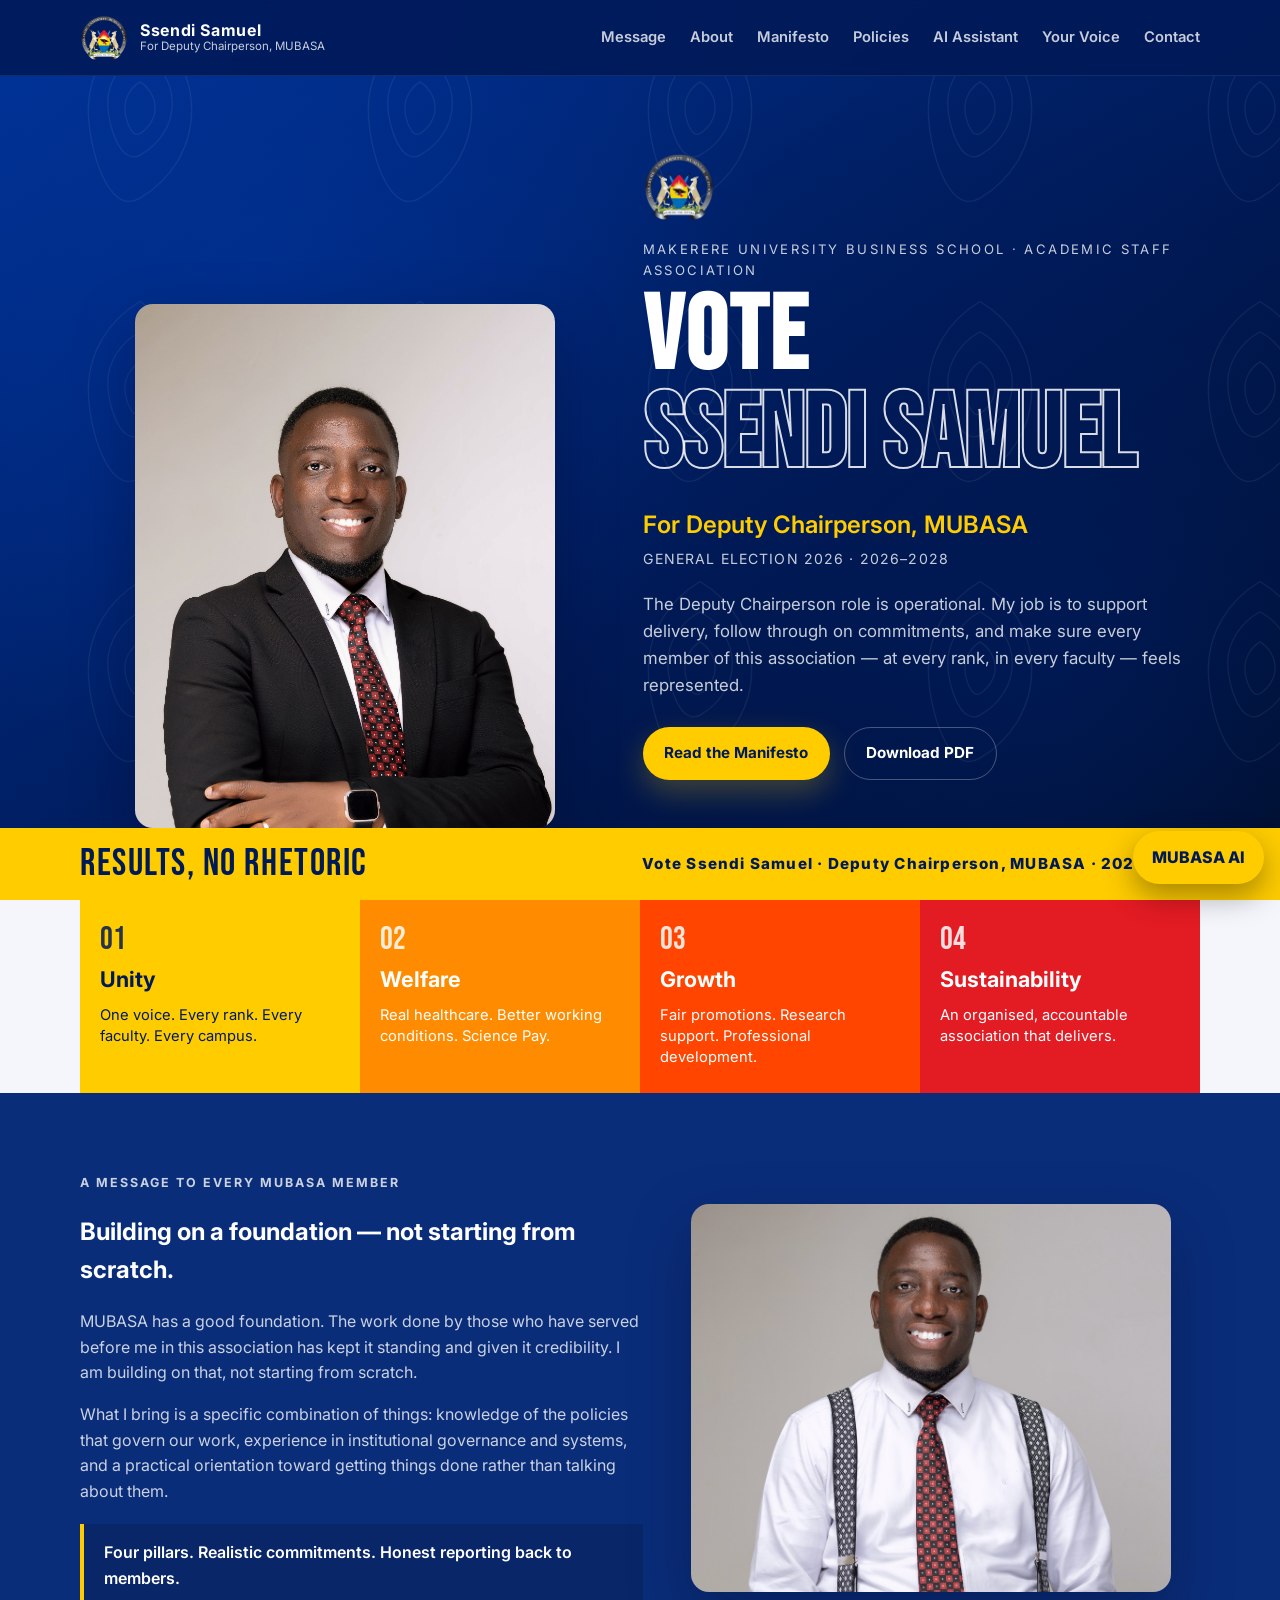
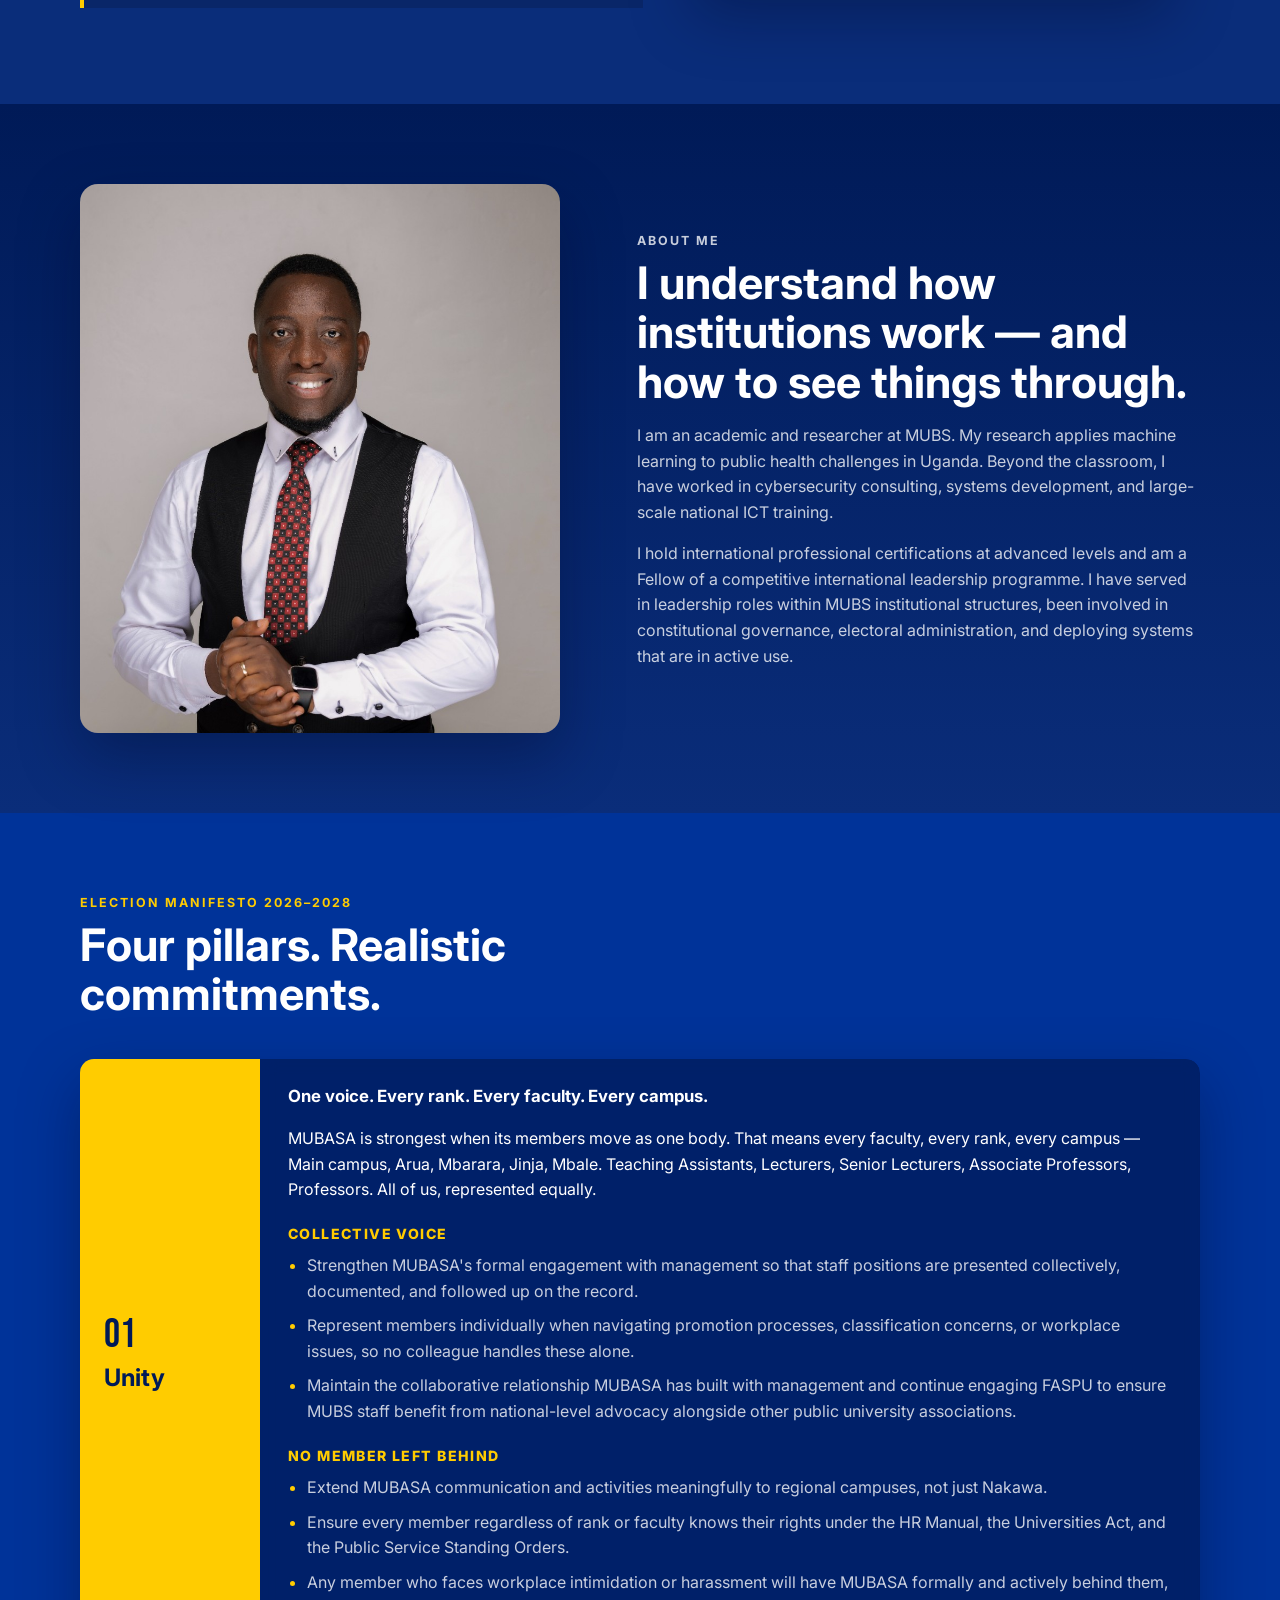
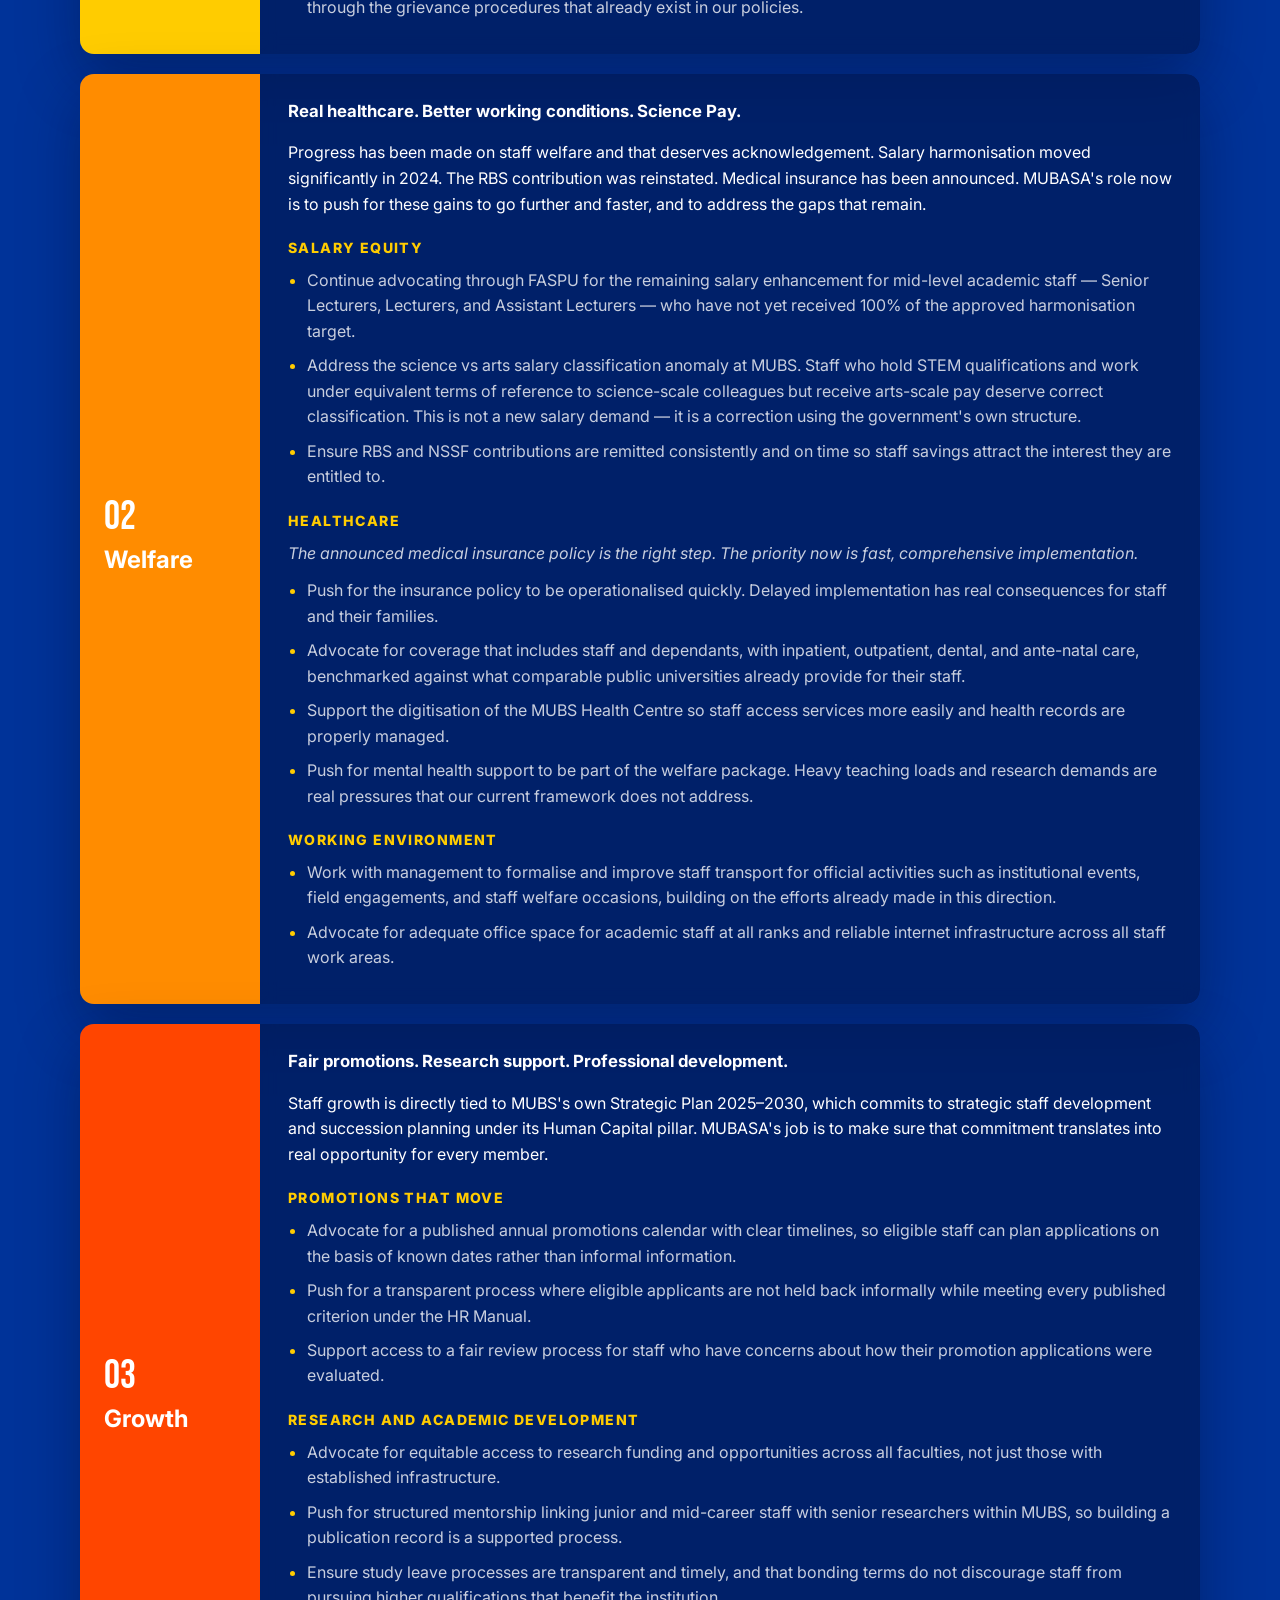
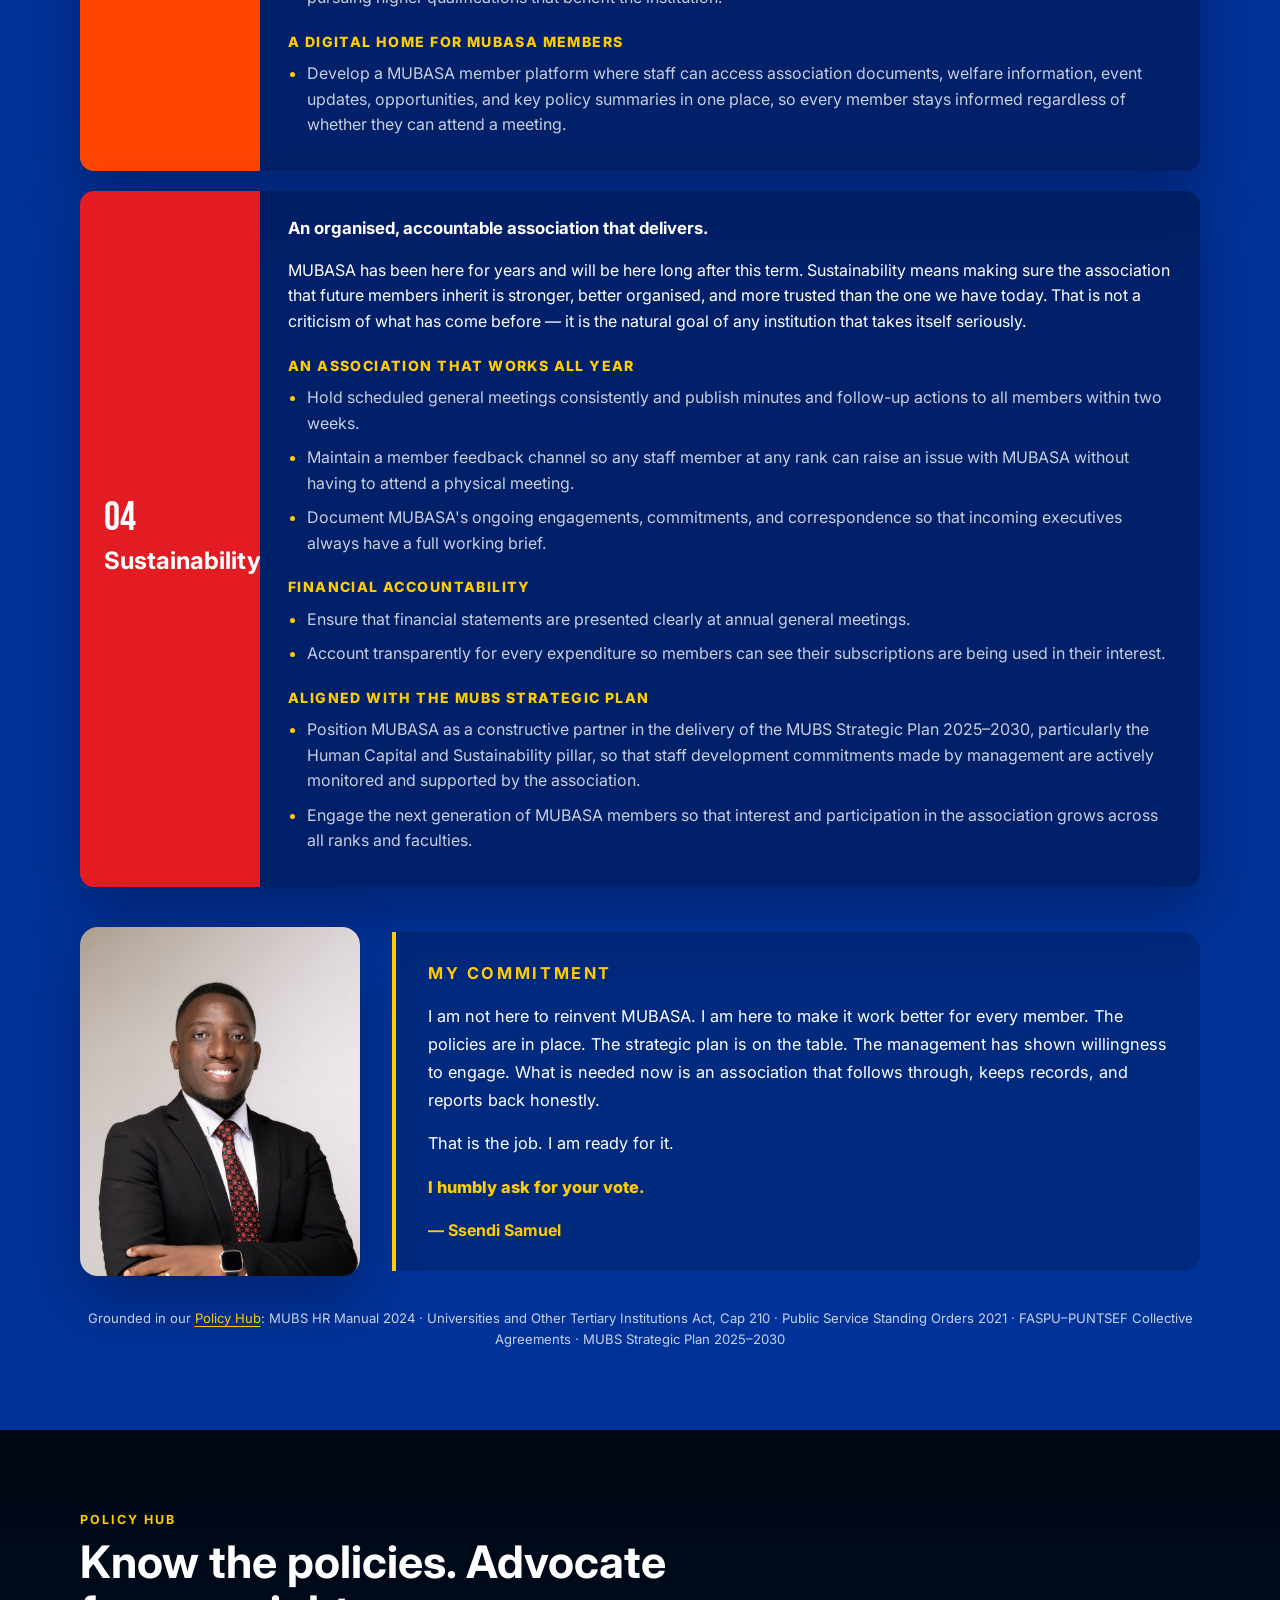
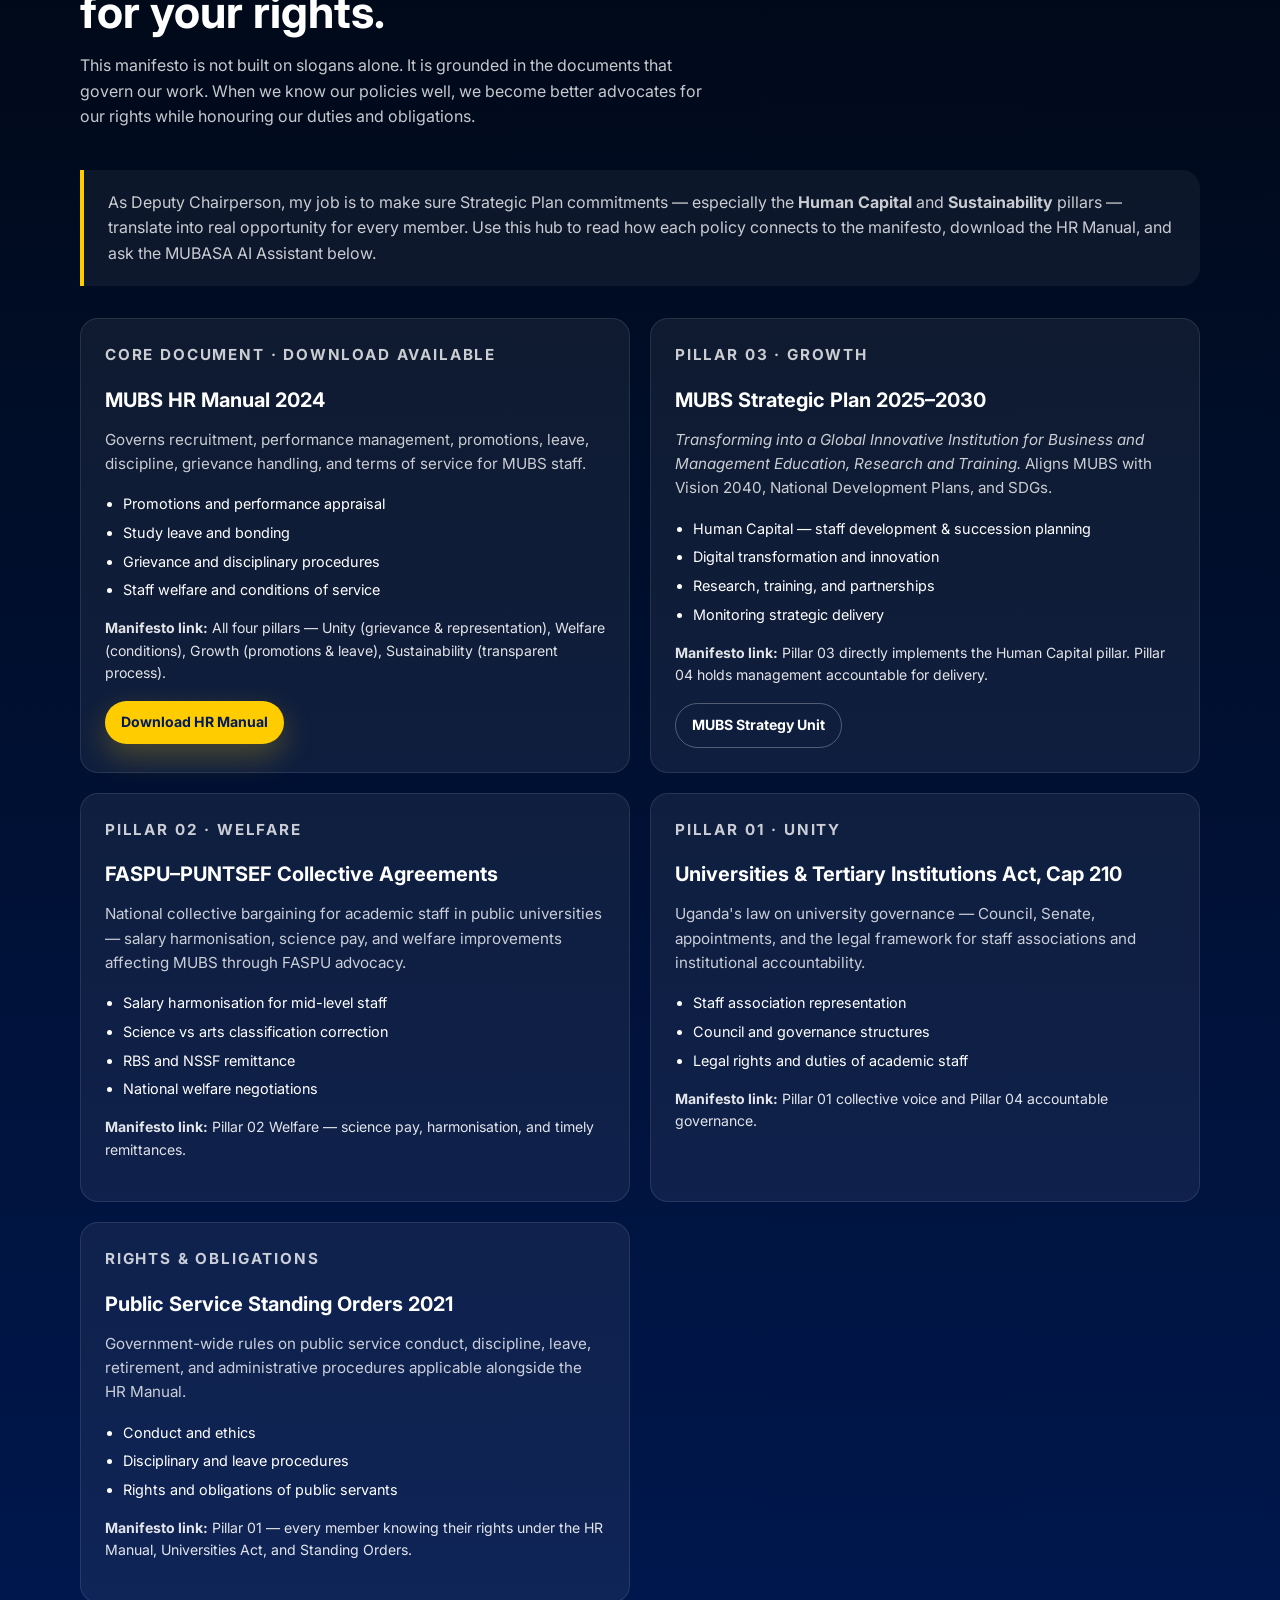
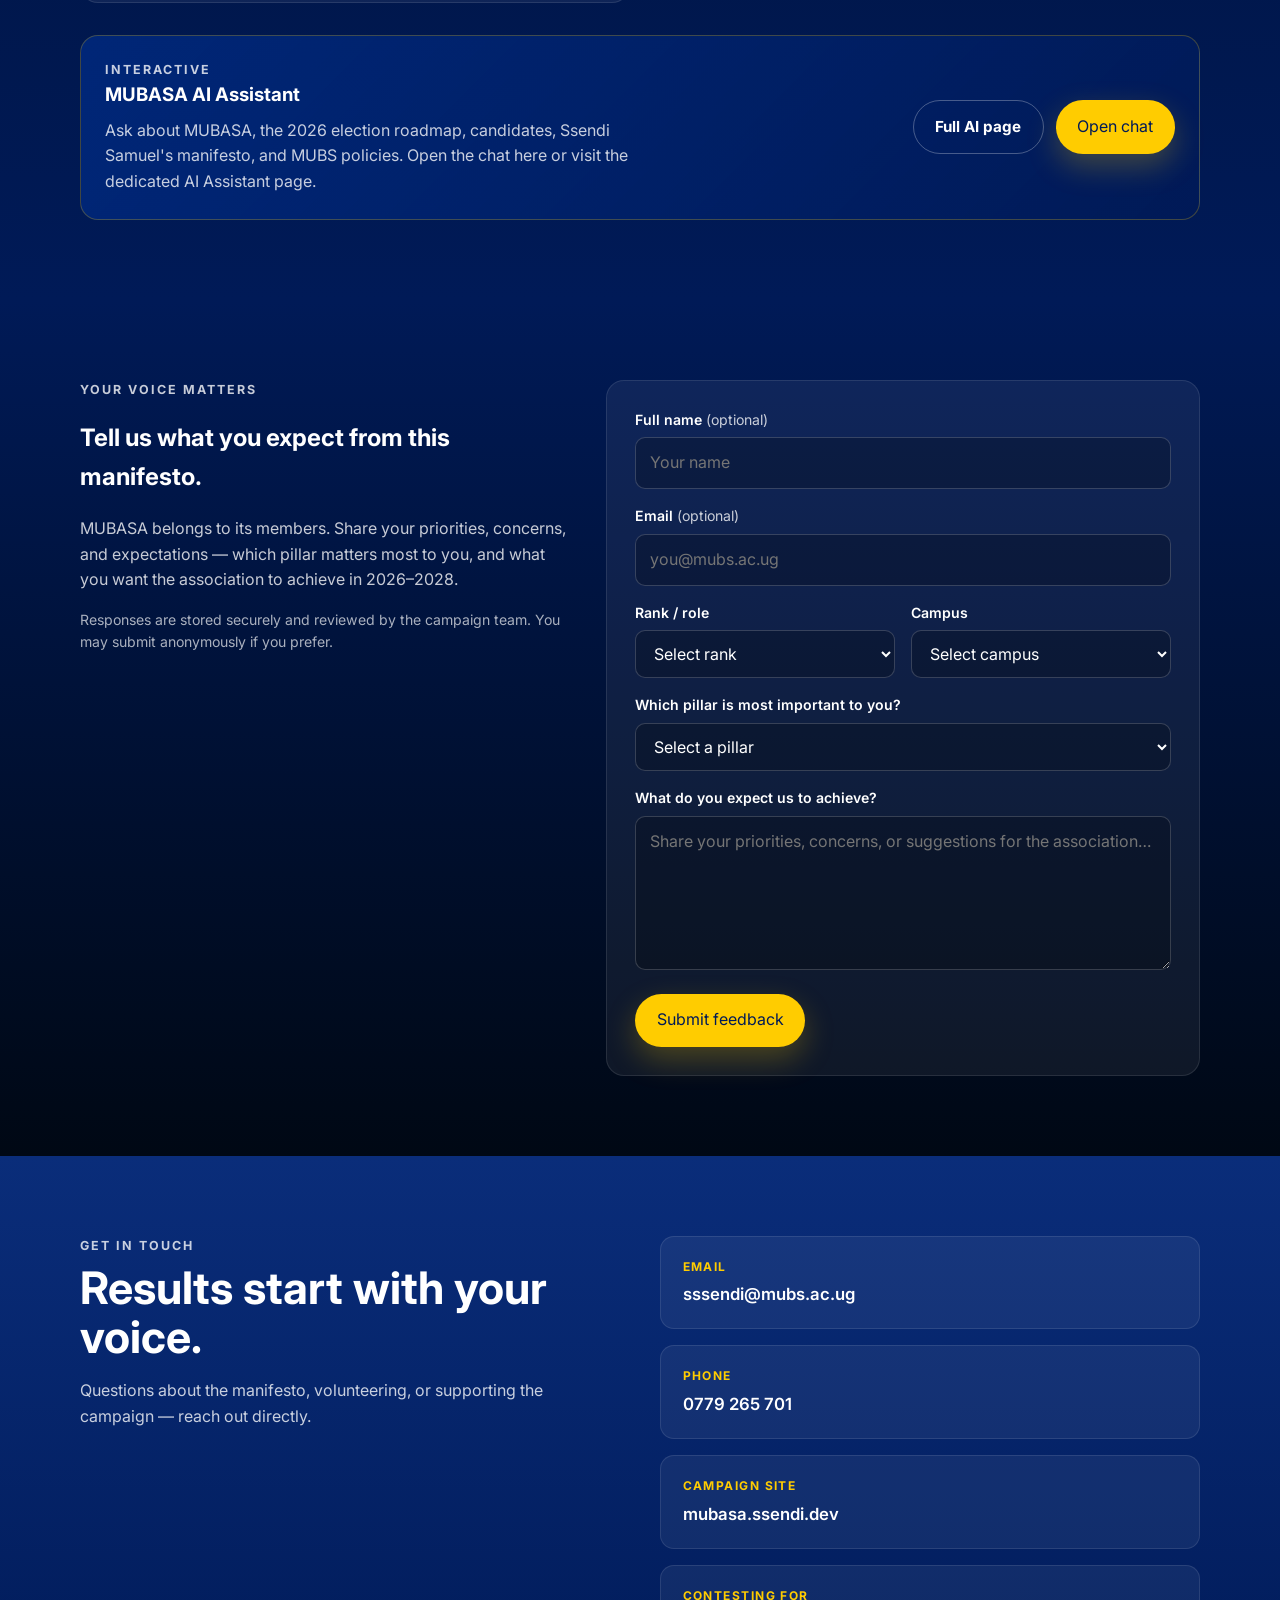
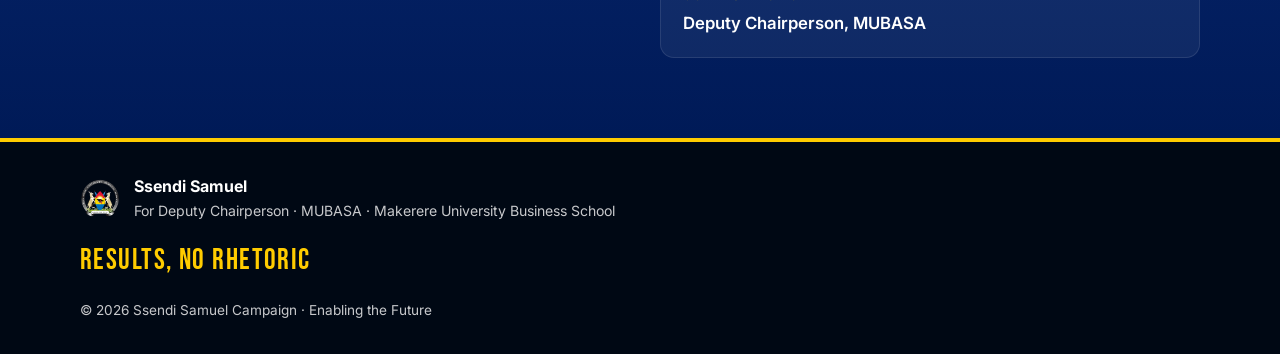
==== index.html @ ba3560f3 "Render markdown in chat and enable Claude web search. Bold and bullet lists display correctly; Claud" ====
<!DOCTYPE html>
<html lang="en">
<head>
  <meta charset="UTF-8">
  <meta name="viewport" content="width=device-width, initial-scale=1.0">
  <meta name="description" content="Ssendi Samuel for Deputy Chairperson, MUBASA — Makerere University Business School Academic Staff Association. Results, No Rhetoric. 2026–2028.">
  <meta property="og:title" content="Ssendi Samuel for Deputy Chairperson | MUBASA 2026–2028">
  <meta property="og:description" content="Results, No Rhetoric. Unity. Welfare. Growth. Sustainability.">
  <meta property="og:image" content="assets/images/portrait-2.png">
  <meta property="og:url" content="https://mubasa.ssendi.dev/">
  <title>Ssendi Samuel for Deputy Chairperson | MUBASA 2026–2028</title>
  <link rel="preconnect" href="https://fonts.googleapis.com">
  <link rel="preconnect" href="https://fonts.gstatic.com" crossorigin>
  <link href="https://fonts.googleapis.com/css2?family=Bebas+Neue&family=Inter:wght@400;500;600;700;800&display=swap" rel="stylesheet">
  <link rel="icon" type="image/png" href="assets/images/mubs-logo.png">
  <link rel="stylesheet" href="css/styles.css?v=20260615">
</head>
<body>
  <a class="skip-link" href="#main">Skip to content</a>

  <header class="site-header" id="top">
    <div class="container header-inner">
      <a class="brand" href="#top">
        <img src="assets/images/mubs-logo.png" alt="Makerere University Business School logo" class="brand-logo" width="48" height="48">
        <span class="brand-text">
          <strong>Ssendi Samuel</strong>
          <small>For Deputy Chairperson, MUBASA</small>
        </span>
      </a>
      <button class="nav-toggle" aria-label="Open menu" aria-expanded="false">
        <span></span><span></span><span></span>
      </button>
      <nav class="site-nav" aria-label="Primary">
        <a href="#message">Message</a>
        <a href="#about">About</a>
        <a href="#manifesto">Manifesto</a>
        <a href="#policies">Policies</a>
        <a href="ai-assistant.html">AI Assistant</a>
        <a href="#feedback">Your Voice</a>
        <a href="#contact">Contact</a>
      </nav>
    </div>
  </header>

  <main id="main">
    <section class="hero">
      <div class="hero-bg" aria-hidden="true"></div>
      <div class="container hero-grid">
        <div class="hero-copy">
          <img src="assets/images/mubs-logo.png" alt="" class="hero-logo" width="72" height="72" aria-hidden="true">
          <p class="hero-institution">Makerere University Business School · Academic Staff Association</p>
          <h1 class="hero-title">
            <span class="title-main">Vote</span>
            <span class="title-outline">Ssendi Samuel</span>
          </h1>
          <div class="hero-identity">
            <p class="hero-role">For Deputy Chairperson, MUBASA</p>
            <p class="hero-election">General Election 2026 · 2026–2028</p>
          </div>
          <p class="hero-lead">
            The Deputy Chairperson role is operational. My job is to support delivery, follow through on commitments, and make sure every member of this association — at every rank, in every faculty — feels represented.
          </p>
          <div class="hero-actions">
            <a class="btn btn-primary" href="#manifesto">Read the Manifesto</a>
            <a class="btn btn-ghost" href="assets/manifesto.pdf" target="_blank" rel="noopener" download>Download PDF</a>
          </div>
        </div>
        <div class="hero-visual">
          <img
            src="assets/images/portrait-2.png"
            alt="Ssendi Samuel, candidate for Deputy Chairperson of MUBASA"
            class="hero-photo"
            width="520"
            height="680"
            fetchpriority="high"
          >
        </div>
      </div>
      <div class="hero-slogan">
        <div class="container">
          <p>Results, No Rhetoric</p>
          <span class="hero-term">Vote Ssendi Samuel · Deputy Chairperson, MUBASA · 2026–2028</span>
        </div>
      </div>
    </section>

    <section class="pillars-strip" aria-label="Campaign pillars">
      <div class="container pillars-grid">
        <article class="pillar-card pillar-unity">
          <span class="pillar-num">01</span>
          <h2>Unity</h2>
          <p>One voice. Every rank. Every faculty. Every campus.</p>
        </article>
        <article class="pillar-card pillar-welfare">
          <span class="pillar-num">02</span>
          <h2>Welfare</h2>
          <p>Real healthcare. Better working conditions. Science Pay.</p>
        </article>
        <article class="pillar-card pillar-growth">
          <span class="pillar-num">03</span>
          <h2>Growth</h2>
          <p>Fair promotions. Research support. Professional development.</p>
        </article>
        <article class="pillar-card pillar-sustainability">
          <span class="pillar-num">04</span>
          <h2>Sustainability</h2>
          <p>An organised, accountable association that delivers.</p>
        </article>
      </div>
    </section>

    <section class="section message" id="message">
      <div class="container message-grid">
        <div class="message-copy">
          <p class="eyebrow">A Message to Every MUBASA Member</p>
          <h2>Building on a foundation — not starting from scratch.</h2>
          <p>
            MUBASA has a good foundation. The work done by those who have served before me in this association has kept it standing and given it credibility. I am building on that, not starting from scratch.
          </p>
          <p>
            What I bring is a specific combination of things: knowledge of the policies that govern our work, experience in institutional governance and systems, and a practical orientation toward getting things done rather than talking about them.
          </p>
          <p class="message-emphasis">Four pillars. Realistic commitments. Honest reporting back to members.</p>
        </div>
        <div class="message-media">
          <img src="assets/images/portrait-1.png" alt="Ssendi Samuel with arms crossed" width="480" height="600" loading="lazy">
        </div>
      </div>
    </section>

    <section class="section about" id="about">
      <div class="container about-grid">
        <div class="about-media">
          <img src="assets/images/portrait-5.png" alt="Ssendi Samuel in professional attire" width="480" height="600" loading="lazy">
        </div>
        <div class="about-copy">
          <p class="eyebrow">About Me</p>
          <h2>I understand how institutions work — and how to see things through.</h2>
          <p>
            I am an academic and researcher at MUBS. My research applies machine learning to public health challenges in Uganda. Beyond the classroom, I have worked in cybersecurity consulting, systems development, and large-scale national ICT training.
          </p>
          <p>
            I hold international professional certifications at advanced levels and am a Fellow of a competitive international leadership programme. I have served in leadership roles within MUBS institutional structures, been involved in constitutional governance, electoral administration, and deploying systems that are in active use.
          </p>
        </div>
      </div>
    </section>

    <section class="section manifesto" id="manifesto">
      <div class="container">
        <div class="section-head">
          <p class="eyebrow">Election Manifesto 2026–2028</p>
          <h2>Four pillars. Realistic commitments.</h2>
        </div>

        <div class="manifesto-list">
          <article class="manifesto-item" data-pillar="unity">
            <div class="manifesto-tag">
              <span>01</span>
              <h3>Unity</h3>
            </div>
            <div class="manifesto-body">
              <p class="manifesto-tagline">One voice. Every rank. Every faculty. Every campus.</p>
              <p>MUBASA is strongest when its members move as one body. That means every faculty, every rank, every campus — Main campus, Arua, Mbarara, Jinja, Mbale. Teaching Assistants, Lecturers, Senior Lecturers, Associate Professors, Professors. All of us, represented equally.</p>
              <h4 class="manifesto-subhead">Collective Voice</h4>
              <ul>
                <li>Strengthen MUBASA's formal engagement with management so that staff positions are presented collectively, documented, and followed up on the record.</li>
                <li>Represent members individually when navigating promotion processes, classification concerns, or workplace issues, so no colleague handles these alone.</li>
                <li>Maintain the collaborative relationship MUBASA has built with management and continue engaging FASPU to ensure MUBS staff benefit from national-level advocacy alongside other public university associations.</li>
              </ul>
              <h4 class="manifesto-subhead">No Member Left Behind</h4>
              <ul>
                <li>Extend MUBASA communication and activities meaningfully to regional campuses, not just Nakawa.</li>
                <li>Ensure every member regardless of rank or faculty knows their rights under the HR Manual, the Universities Act, and the Public Service Standing Orders.</li>
                <li>Any member who faces workplace intimidation or harassment will have MUBASA formally and actively behind them, through the grievance procedures that already exist in our policies.</li>
              </ul>
            </div>
          </article>

          <article class="manifesto-item" data-pillar="welfare">
            <div class="manifesto-tag">
              <span>02</span>
              <h3>Welfare</h3>
            </div>
            <div class="manifesto-body">
              <p class="manifesto-tagline">Real healthcare. Better working conditions. Science Pay.</p>
              <p>Progress has been made on staff welfare and that deserves acknowledgement. Salary harmonisation moved significantly in 2024. The RBS contribution was reinstated. Medical insurance has been announced. MUBASA's role now is to push for these gains to go further and faster, and to address the gaps that remain.</p>
              <h4 class="manifesto-subhead">Salary Equity</h4>
              <ul>
                <li>Continue advocating through FASPU for the remaining salary enhancement for mid-level academic staff — Senior Lecturers, Lecturers, and Assistant Lecturers — who have not yet received 100% of the approved harmonisation target.</li>
                <li>Address the science vs arts salary classification anomaly at MUBS. Staff who hold STEM qualifications and work under equivalent terms of reference to science-scale colleagues but receive arts-scale pay deserve correct classification. This is not a new salary demand — it is a correction using the government's own structure.</li>
                <li>Ensure RBS and NSSF contributions are remitted consistently and on time so staff savings attract the interest they are entitled to.</li>
              </ul>
              <h4 class="manifesto-subhead">Healthcare</h4>
              <p class="manifesto-note">The announced medical insurance policy is the right step. The priority now is fast, comprehensive implementation.</p>
              <ul>
                <li>Push for the insurance policy to be operationalised quickly. Delayed implementation has real consequences for staff and their families.</li>
                <li>Advocate for coverage that includes staff and dependants, with inpatient, outpatient, dental, and ante-natal care, benchmarked against what comparable public universities already provide for their staff.</li>
                <li>Support the digitisation of the MUBS Health Centre so staff access services more easily and health records are properly managed.</li>
                <li>Push for mental health support to be part of the welfare package. Heavy teaching loads and research demands are real pressures that our current framework does not address.</li>
              </ul>
              <h4 class="manifesto-subhead">Working Environment</h4>
              <ul>
                <li>Work with management to formalise and improve staff transport for official activities such as institutional events, field engagements, and staff welfare occasions, building on the efforts already made in this direction.</li>
                <li>Advocate for adequate office space for academic staff at all ranks and reliable internet infrastructure across all staff work areas.</li>
              </ul>
            </div>
          </article>

          <article class="manifesto-item" data-pillar="growth">
            <div class="manifesto-tag">
              <span>03</span>
              <h3>Growth</h3>
            </div>
            <div class="manifesto-body">
              <p class="manifesto-tagline">Fair promotions. Research support. Professional development.</p>
              <p>Staff growth is directly tied to MUBS's own Strategic Plan 2025–2030, which commits to strategic staff development and succession planning under its Human Capital pillar. MUBASA's job is to make sure that commitment translates into real opportunity for every member.</p>
              <h4 class="manifesto-subhead">Promotions That Move</h4>
              <ul>
                <li>Advocate for a published annual promotions calendar with clear timelines, so eligible staff can plan applications on the basis of known dates rather than informal information.</li>
                <li>Push for a transparent process where eligible applicants are not held back informally while meeting every published criterion under the HR Manual.</li>
                <li>Support access to a fair review process for staff who have concerns about how their promotion applications were evaluated.</li>
              </ul>
              <h4 class="manifesto-subhead">Research and Academic Development</h4>
              <ul>
                <li>Advocate for equitable access to research funding and opportunities across all faculties, not just those with established infrastructure.</li>
                <li>Push for structured mentorship linking junior and mid-career staff with senior researchers within MUBS, so building a publication record is a supported process.</li>
                <li>Ensure study leave processes are transparent and timely, and that bonding terms do not discourage staff from pursuing higher qualifications that benefit the institution.</li>
              </ul>
              <h4 class="manifesto-subhead">A Digital Home for MUBASA Members</h4>
              <ul>
                <li>Develop a MUBASA member platform where staff can access association documents, welfare information, event updates, opportunities, and key policy summaries in one place, so every member stays informed regardless of whether they can attend a meeting.</li>
              </ul>
            </div>
          </article>

          <article class="manifesto-item" data-pillar="sustainability">
            <div class="manifesto-tag">
              <span>04</span>
              <h3>Sustainability</h3>
            </div>
            <div class="manifesto-body">
              <p class="manifesto-tagline">An organised, accountable association that delivers.</p>
              <p>MUBASA has been here for years and will be here long after this term. Sustainability means making sure the association that future members inherit is stronger, better organised, and more trusted than the one we have today. That is not a criticism of what has come before — it is the natural goal of any institution that takes itself seriously.</p>
              <h4 class="manifesto-subhead">An Association That Works All Year</h4>
              <ul>
                <li>Hold scheduled general meetings consistently and publish minutes and follow-up actions to all members within two weeks.</li>
                <li>Maintain a member feedback channel so any staff member at any rank can raise an issue with MUBASA without having to attend a physical meeting.</li>
                <li>Document MUBASA's ongoing engagements, commitments, and correspondence so that incoming executives always have a full working brief.</li>
              </ul>
              <h4 class="manifesto-subhead">Financial Accountability</h4>
              <ul>
                <li>Ensure that financial statements are presented clearly at annual general meetings.</li>
                <li>Account transparently for every expenditure so members can see their subscriptions are being used in their interest.</li>
              </ul>
              <h4 class="manifesto-subhead">Aligned with the MUBS Strategic Plan</h4>
              <ul>
                <li>Position MUBASA as a constructive partner in the delivery of the MUBS Strategic Plan 2025–2030, particularly the Human Capital and Sustainability pillar, so that staff development commitments made by management are actively monitored and supported by the association.</li>
                <li>Engage the next generation of MUBASA members so that interest and participation in the association grows across all ranks and faculties.</li>
              </ul>
            </div>
          </article>
        </div>

        <div class="commitment-block">
          <div class="commitment-photo">
            <img src="assets/images/portrait-3.png" alt="Ssendi Samuel" loading="lazy">
          </div>
          <blockquote class="manifesto-commitment">
            <p class="eyebrow">My Commitment</p>
            <p>I am not here to reinvent MUBASA. I am here to make it work better for every member. The policies are in place. The strategic plan is on the table. The management has shown willingness to engage. What is needed now is an association that follows through, keeps records, and reports back honestly.</p>
            <p>That is the job. I am ready for it.</p>
            <p class="commitment-vote">I humbly ask for your vote.</p>
            <footer>— Ssendi Samuel</footer>
          </blockquote>
        </div>

        <p class="manifesto-grounding">
          Grounded in our <a href="#policies">Policy Hub</a>: MUBS HR Manual 2024 · Universities and Other Tertiary Institutions Act, Cap 210 · Public Service Standing Orders 2021 · FASPU–PUNTSEF Collective Agreements · MUBS Strategic Plan 2025–2030
        </p>
      </div>
    </section>

    <section class="section policies" id="policies">
      <div class="container">
        <div class="section-head">
          <p class="eyebrow">Policy Hub</p>
          <h2>Know the policies. Advocate for your rights.</h2>
          <p class="section-lead">
            This manifesto is not built on slogans alone. It is grounded in the documents that govern our work. When we know our policies well, we become better advocates for our rights while honouring our duties and obligations.
          </p>
        </div>

        <div class="policy-intro">
          <p>
            As Deputy Chairperson, my job is to make sure Strategic Plan commitments — especially the <strong>Human Capital</strong> and <strong>Sustainability</strong> pillars — translate into real opportunity for every member. Use this hub to read how each policy connects to the manifesto, download the HR Manual, and ask the MUBASA AI Assistant below.
          </p>
        </div>

        <div class="policy-grid">
          <article class="policy-card" id="policy-hr-manual">
            <p class="policy-tag">Core document · Download available</p>
            <h3>MUBS HR Manual 2024</h3>
            <p>Governs recruitment, performance management, promotions, leave, discipline, grievance handling, and terms of service for MUBS staff.</p>
            <ul class="policy-topics">
              <li>Promotions and performance appraisal</li>
              <li>Study leave and bonding</li>
              <li>Grievance and disciplinary procedures</li>
              <li>Staff welfare and conditions of service</li>
            </ul>
            <p class="policy-align"><strong>Manifesto link:</strong> All four pillars — Unity (grievance & representation), Welfare (conditions), Growth (promotions & leave), Sustainability (transparent process).</p>
            <a class="btn btn-primary btn-sm" href="assets/documents/mubs-hr-manual-2024.pdf" target="_blank" rel="noopener">Download HR Manual</a>
          </article>

          <article class="policy-card" id="policy-strategic-plan">
            <p class="policy-tag">Pillar 03 · Growth</p>
            <h3>MUBS Strategic Plan 2025–2030</h3>
            <p><em>Transforming into a Global Innovative Institution for Business and Management Education, Research and Training.</em> Aligns MUBS with Vision 2040, National Development Plans, and SDGs.</p>
            <ul class="policy-topics">
              <li>Human Capital — staff development & succession planning</li>
              <li>Digital transformation and innovation</li>
              <li>Research, training, and partnerships</li>
              <li>Monitoring strategic delivery</li>
            </ul>
            <p class="policy-align"><strong>Manifesto link:</strong> Pillar 03 directly implements the Human Capital pillar. Pillar 04 holds management accountable for delivery.</p>
            <a class="btn btn-ghost btn-sm" href="https://mubs.ac.ug/about-us/strategy-and-projects-unit/" target="_blank" rel="noopener">MUBS Strategy Unit</a>
          </article>

          <article class="policy-card" id="policy-faspu">
            <p class="policy-tag">Pillar 02 · Welfare</p>
            <h3>FASPU–PUNTSEF Collective Agreements</h3>
            <p>National collective bargaining for academic staff in public universities — salary harmonisation, science pay, and welfare improvements affecting MUBS through FASPU advocacy.</p>
            <ul class="policy-topics">
              <li>Salary harmonisation for mid-level staff</li>
              <li>Science vs arts classification correction</li>
              <li>RBS and NSSF remittance</li>
              <li>National welfare negotiations</li>
            </ul>
            <p class="policy-align"><strong>Manifesto link:</strong> Pillar 02 Welfare — science pay, harmonisation, and timely remittances.</p>
          </article>

          <article class="policy-card" id="policy-universities-act">
            <p class="policy-tag">Pillar 01 · Unity</p>
            <h3>Universities &amp; Tertiary Institutions Act, Cap 210</h3>
            <p>Uganda's law on university governance — Council, Senate, appointments, and the legal framework for staff associations and institutional accountability.</p>
            <ul class="policy-topics">
              <li>Staff association representation</li>
              <li>Council and governance structures</li>
              <li>Legal rights and duties of academic staff</li>
            </ul>
            <p class="policy-align"><strong>Manifesto link:</strong> Pillar 01 collective voice and Pillar 04 accountable governance.</p>
          </article>

          <article class="policy-card" id="policy-standing-orders">
            <p class="policy-tag">Rights &amp; obligations</p>
            <h3>Public Service Standing Orders 2021</h3>
            <p>Government-wide rules on public service conduct, discipline, leave, retirement, and administrative procedures applicable alongside the HR Manual.</p>
            <ul class="policy-topics">
              <li>Conduct and ethics</li>
              <li>Disciplinary and leave procedures</li>
              <li>Rights and obligations of public servants</li>
            </ul>
            <p class="policy-align"><strong>Manifesto link:</strong> Pillar 01 — every member knowing their rights under the HR Manual, Universities Act, and Standing Orders.</p>
          </article>
        </div>

        <div class="policy-chat-promo">
          <div>
            <p class="eyebrow">Interactive</p>
            <h3>MUBASA AI Assistant</h3>
            <p>Ask about MUBASA, the 2026 election roadmap, candidates, Ssendi Samuel's manifesto, and MUBS policies. Open the chat here or visit the dedicated AI Assistant page.</p>
          </div>
          <div class="policy-chat-promo-actions">
            <a class="btn btn-ghost" href="ai-assistant.html">Full AI page</a>
            <button type="button" class="btn btn-primary" id="policy-chat-open">Open chat</button>
          </div>
        </div>
      </div>
    </section>

    <section class="section feedback" id="feedback">
      <div class="container feedback-grid">
        <div class="feedback-copy">
          <p class="eyebrow">Your Voice Matters</p>
          <h2>Tell us what you expect from this manifesto.</h2>
          <p>
            MUBASA belongs to its members. Share your priorities, concerns, and expectations — which pillar matters most to you, and what you want the association to achieve in 2026–2028.
          </p>
          <p class="feedback-note">Responses are stored securely and reviewed by the campaign team. You may submit anonymously if you prefer.</p>
        </div>
        <form class="feedback-form" id="feedback-form" novalidate>
          <div class="form-row">
            <label for="name">Full name <span class="optional">(optional)</span></label>
            <input type="text" id="name" name="name" autocomplete="name" placeholder="Your name">
          </div>
          <div class="form-row">
            <label for="email">Email <span class="optional">(optional)</span></label>
            <input type="email" id="email" name="email" autocomplete="email" placeholder="you@mubs.ac.ug">
          </div>
          <div class="form-row form-row-split">
            <div>
              <label for="rank">Rank / role</label>
              <select id="rank" name="rank">
                <option value="">Select rank</option>
                <option>Teaching Assistant</option>
                <option>Assistant Lecturer</option>
                <option>Lecturer</option>
                <option>Senior Lecturer</option>
                <option>Associate Professor</option>
                <option>Professor</option>
                <option>Other staff</option>
              </select>
            </div>
            <div>
              <label for="campus">Campus</label>
              <select id="campus" name="campus">
                <option value="">Select campus</option>
                <option>Main Campus (Nakawa)</option>
                <option>Arua</option>
                <option>Mbarara</option>
                <option>Jinja</option>
                <option>Mbale</option>
              </select>
            </div>
          </div>
          <div class="form-row">
            <label for="pillar">Which pillar is most important to you?</label>
            <select id="pillar" name="pillar" required>
              <option value="">Select a pillar</option>
              <option value="unity">01 — Unity</option>
              <option value="welfare">02 — Welfare</option>
              <option value="growth">03 — Growth</option>
              <option value="sustainability">04 — Sustainability</option>
              <option value="general">General / All pillars</option>
            </select>
          </div>
          <div class="form-row">
            <label for="message">What do you expect us to achieve?</label>
            <textarea id="message" name="message" rows="5" required placeholder="Share your priorities, concerns, or suggestions for the association…"></textarea>
          </div>
          <div class="form-actions">
            <button type="submit" class="btn btn-primary">Submit feedback</button>
            <p class="form-status" id="form-status" role="status" aria-live="polite"></p>
          </div>
        </form>
      </div>
    </section>

    <section class="section contact" id="contact">
      <div class="container contact-grid">
        <div class="contact-copy">
          <p class="eyebrow">Get in Touch</p>
          <h2>Results start with your voice.</h2>
          <p>
            Questions about the manifesto, volunteering, or supporting the campaign — reach out directly.
          </p>
        </div>
        <div class="contact-cards">
          <a class="contact-card" href="mailto:sssendi@mubs.ac.ug">
            <span class="contact-label">Email</span>
            <span class="contact-value">sssendi@mubs.ac.ug</span>
          </a>
          <a class="contact-card" href="tel:+256779265701">
            <span class="contact-label">Phone</span>
            <span class="contact-value">0779 265 701</span>
          </a>
          <a class="contact-card" href="https://mubasa.ssendi.dev/">
            <span class="contact-label">Campaign site</span>
            <span class="contact-value">mubasa.ssendi.dev</span>
          </a>
          <div class="contact-card contact-card-static">
            <span class="contact-label">Contesting for</span>
            <span class="contact-value">Deputy Chairperson, MUBASA</span>
          </div>
        </div>
      </div>
    </section>
  </main>

  <footer class="site-footer">
    <div class="container footer-inner">
      <div class="footer-brand">
        <img src="assets/images/mubs-logo.png" alt="" width="40" height="40" aria-hidden="true">
        <div>
          <strong>Ssendi Samuel</strong>
          <span>For Deputy Chairperson · MUBASA · Makerere University Business School</span>
        </div>
      </div>
      <p class="footer-slogan">Results, No Rhetoric</p>
      <p class="footer-copy">&copy; 2026 Ssendi Samuel Campaign · Enabling the Future</p>
    </div>
  </footer>

  <div class="policy-chat-widget" id="policy-chat-widget">
    <button type="button" class="policy-chat-toggle" id="policy-chat-toggle" aria-expanded="false" aria-controls="policy-chat-panel">
      MUBASA AI
    </button>
    <div class="policy-chat-panel" id="policy-chat-panel" hidden>
      <div class="policy-chat-header">
        <div>
          <strong>MUBASA AI Assistant</strong>
          <span>For members · elections · manifesto · your rights at MUBS</span>
        </div>
        <button type="button" class="policy-chat-close" id="policy-chat-close" aria-label="Close chat">&times;</button>
      </div>
      <div class="policy-chat-messages" id="policy-chat-messages"></div>
      <div class="policy-chat-suggestions" id="policy-chat-suggestions"></div>
      <form class="policy-chat-form" id="policy-chat-form">
        <input type="text" id="policy-chat-input" placeholder="Ask about MUBASA, the election, manifesto, or policies…" autocomplete="off" maxlength="500" required>
        <button type="submit" aria-label="Send message">Send</button>
      </form>
    </div>
  </div>

  <script src="js/main.js?v=20260615"></script>
  <script src="js/policy-chat.js?v=20260615"></script>
</body>
</html>
---- css/styles.css ----
/* MUBASA Campaign — flyer color system */
:root {
  --blue-deep: #001a57;
  --blue-primary: #003399;
  --blue-mid: #0a2d7a;
  --blue-panel: rgba(0, 26, 87, 0.72);
  --yellow: #ffcc00;
  --orange: #ff8c00;
  --coral: #ff4500;
  --red: #e31b23;
  --white: #ffffff;
  --off-white: #f4f6fb;
  --text-muted: rgba(255, 255, 255, 0.78);
  --shadow: 0 24px 60px rgba(0, 10, 40, 0.35);
  --radius: 18px;
  --header-h: 76px;
}

*,
*::before,
*::after {
  box-sizing: border-box;
}

html {
  scroll-behavior: smooth;
}

body {
  margin: 0;
  font-family: "Inter", system-ui, -apple-system, sans-serif;
  color: var(--white);
  background: var(--blue-deep);
  line-height: 1.6;
}

img {
  max-width: 100%;
  height: auto;
  display: block;
}

a {
  color: inherit;
  text-decoration: none;
}

ul {
  margin: 0;
  padding-left: 1.2rem;
}

.container {
  width: min(1120px, calc(100% - 2rem));
  margin-inline: auto;
}

.skip-link {
  position: absolute;
  left: -9999px;
  top: 0;
  background: var(--yellow);
  color: var(--blue-deep);
  padding: 0.75rem 1rem;
  z-index: 9999;
  font-weight: 700;
}

.skip-link:focus {
  left: 1rem;
  top: 1rem;
}

/* Header */
.site-header {
  position: fixed;
  inset: 0 0 auto;
  height: var(--header-h);
  z-index: 100;
  background: rgba(0, 26, 87, 0.88);
  backdrop-filter: blur(14px);
  border-bottom: 1px solid rgba(255, 255, 255, 0.08);
}

.header-inner {
  height: 100%;
  display: flex;
  align-items: center;
  justify-content: space-between;
  gap: 1rem;
}

.brand {
  display: flex;
  align-items: center;
  gap: 0.75rem;
}

.brand-logo {
  border-radius: 50%;
  flex-shrink: 0;
}

.brand-text {
  display: flex;
  flex-direction: column;
  line-height: 1.2;
}

.brand-text strong {
  font-size: 1rem;
  letter-spacing: 0.04em;
}

.brand-text small {
  font-size: 0.72rem;
  color: var(--text-muted);
}

.site-nav {
  display: flex;
  gap: 1.5rem;
}

.site-nav a {
  font-size: 0.92rem;
  font-weight: 600;
  color: var(--text-muted);
  transition: color 0.2s;
}

.site-nav a:hover,
.site-nav a:focus-visible {
  color: var(--yellow);
}

.nav-toggle {
  display: none;
  width: 44px;
  height: 44px;
  border: 0;
  background: transparent;
  cursor: pointer;
  padding: 0;
}

.nav-toggle span {
  display: block;
  width: 22px;
  height: 2px;
  margin: 5px auto;
  background: var(--white);
  transition: transform 0.2s, opacity 0.2s;
}

/* Hero */
.hero {
  position: relative;
  min-height: 100vh;
  padding-top: var(--header-h);
  overflow: hidden;
}

.hero-bg {
  position: absolute;
  inset: 0;
  background:
    radial-gradient(circle at 20% 30%, rgba(0, 51, 153, 0.55), transparent 42%),
    radial-gradient(circle at 80% 70%, rgba(0, 26, 87, 0.9), transparent 50%),
    linear-gradient(145deg, var(--blue-primary) 0%, var(--blue-deep) 58%, #000814 100%);
}

.hero-bg::before {
  content: "";
  position: absolute;
  inset: 0;
  opacity: 0.07;
  background-image: url("data:image/svg+xml,%3Csvg xmlns='http://www.w3.org/2000/svg' width='260' height='260' viewBox='0 0 260 260'%3E%3Cg fill='none' stroke='%23ffffff' stroke-width='1.2' opacity='0.9'%3E%3Cpath d='M130 20c30 18 48 48 48 82s-18 64-48 82-48-48-48-82 18-64 48-82z'/%3E%3Cpath d='M130 48c18 10 30 28 30 48s-12 38-30 48-30-28-30-48 12-38 30-48z'/%3E%3Cpath d='M130 76c8 5 14 14 14 24s-6 19-14 24-14-14-14-24 6-19 14-24z'/%3E%3C/g%3E%3C/svg%3E");
  background-size: 280px 280px;
}

.hero-grid {
  position: relative;
  z-index: 1;
  display: grid;
  grid-template-columns: 1.05fr 1fr;
  align-items: center;
  gap: 2rem;
  min-height: calc(100vh - var(--header-h) - 72px);
  padding-block: 2rem 0;
}

.hero-visual {
  display: flex;
  justify-content: center;
  align-items: center;
}

@media (min-width: 961px) {
  .hero-grid {
    grid-template-columns: 1fr 1.05fr;
    align-items: end;
  }

  .hero-visual {
    order: -1;
    align-items: flex-end;
  }
}

.hero-photo {
  width: min(100%, 420px);
  border-radius: var(--radius);
  box-shadow: var(--shadow);
  animation: floatIn 0.9s ease both;
}

.hero-copy {
  padding-block: 2rem 3rem;
}

.hero-logo {
  margin-bottom: 1rem;
  opacity: 0.95;
}

.hero-institution {
  margin: 0 0 0.5rem;
  font-size: 0.82rem;
  letter-spacing: 0.18em;
  text-transform: uppercase;
  color: var(--text-muted);
}

.hero-title {
  margin: 0 0 1.25rem;
  line-height: 0.95;
}

.title-main {
  display: block;
  font-family: "Bebas Neue", sans-serif;
  font-size: clamp(3.5rem, 10vw, 6.5rem);
  letter-spacing: 0.02em;
}

.title-outline {
  display: block;
  font-family: "Bebas Neue", sans-serif;
  font-size: clamp(3.5rem, 10vw, 6.5rem);
  color: transparent;
  -webkit-text-stroke: 2px rgba(255, 255, 255, 0.85);
}

.hero-name {
  margin: 0;
  font-size: clamp(1.4rem, 3vw, 2rem);
  font-weight: 800;
  letter-spacing: 0.03em;
}

.hero-name span {
  color: var(--yellow);
}

.hero-role {
  margin: 0.35rem 0 0.25rem;
  font-size: clamp(1.1rem, 2.5vw, 1.5rem);
  font-weight: 600;
  color: var(--yellow);
}

.hero-election {
  margin: 0 0 1.25rem;
  font-size: 0.88rem;
  letter-spacing: 0.08em;
  text-transform: uppercase;
  color: var(--text-muted);
}

.hero-lead {
  max-width: 34rem;
  color: var(--text-muted);
  font-size: 1.05rem;
}

.hero-actions {
  display: flex;
  flex-wrap: wrap;
  gap: 0.85rem;
  margin-top: 1.75rem;
}

.btn {
  display: inline-flex;
  align-items: center;
  justify-content: center;
  padding: 0.85rem 1.35rem;
  border-radius: 999px;
  font-weight: 700;
  font-size: 0.95rem;
  transition: transform 0.2s, box-shadow 0.2s, background 0.2s;
}

.btn:hover {
  transform: translateY(-2px);
}

.btn-primary {
  background: var(--yellow);
  color: var(--blue-deep);
  box-shadow: 0 12px 30px rgba(255, 204, 0, 0.25);
}

.btn-primary:hover {
  box-shadow: 0 16px 36px rgba(255, 204, 0, 0.35);
}

.btn-ghost {
  border: 1px solid rgba(255, 255, 255, 0.28);
  color: var(--white);
}

.btn-ghost:hover {
  background: rgba(255, 255, 255, 0.08);
}

.hero-slogan {
  position: relative;
  z-index: 1;
  background: var(--yellow);
  color: var(--blue-deep);
}

.hero-slogan .container {
  min-height: 72px;
  display: flex;
  align-items: center;
  justify-content: space-between;
  gap: 1rem;
  flex-wrap: wrap;
}

.hero-slogan p {
  margin: 0;
  font-family: "Bebas Neue", sans-serif;
  font-size: clamp(1.6rem, 4vw, 2.4rem);
  letter-spacing: 0.04em;
}

.hero-term {
  font-weight: 800;
  font-size: 0.95rem;
  letter-spacing: 0.08em;
}

/* Pillars strip */
.pillars-strip {
  background: var(--off-white);
  color: var(--blue-deep);
  padding: 0;
}

.pillars-grid {
  display: grid;
  grid-template-columns: repeat(4, 1fr);
}

.pillar-card {
  padding: 1.5rem 1.25rem;
  min-height: 180px;
}

.pillar-num {
  display: inline-block;
  font-family: "Bebas Neue", sans-serif;
  font-size: 2rem;
  line-height: 1;
  opacity: 0.85;
}

.pillar-card h2 {
  margin: 0.35rem 0 0.5rem;
  font-size: 1.35rem;
}

.pillar-card p {
  margin: 0;
  font-size: 0.92rem;
  line-height: 1.45;
}

.pillar-unity { background: var(--yellow); }
.pillar-welfare { background: var(--orange); color: var(--white); }
.pillar-growth { background: var(--coral); color: var(--white); }
.pillar-sustainability { background: var(--red); color: var(--white); }

/* Sections */
.section {
  padding: 5rem 0;
}

.eyebrow {
  margin: 0 0 0.5rem;
  font-size: 0.78rem;
  font-weight: 700;
  letter-spacing: 0.16em;
  text-transform: uppercase;
  color: var(--yellow);
}

.section-head {
  max-width: 640px;
  margin-bottom: 2.5rem;
}

.section-head h2,
.about-copy h2,
.contact-copy h2 {
  margin: 0 0 1rem;
  font-size: clamp(2rem, 4vw, 2.8rem);
  line-height: 1.1;
}

.section-lead {
  margin: 0;
  color: var(--text-muted);
}

.about {
  background: linear-gradient(180deg, var(--blue-deep), var(--blue-mid));
}

.message {
  background: var(--blue-mid);
}

.message-grid {
  display: grid;
  grid-template-columns: 1.05fr 0.95fr;
  gap: 3rem;
  align-items: center;
}

.message-copy p {
  color: var(--text-muted);
}

.message-emphasis {
  margin-top: 1.25rem;
  padding: 1rem 1.25rem;
  border-left: 4px solid var(--yellow);
  background: rgba(0, 0, 0, 0.15);
  color: var(--white) !important;
  font-weight: 600;
}

.message-media img {
  border-radius: var(--radius);
  box-shadow: var(--shadow);
}

.about-grid {
  display: grid;
  grid-template-columns: 0.95fr 1.05fr;
  gap: 3rem;
  align-items: center;
}

.about-media img {
  border-radius: var(--radius);
  box-shadow: var(--shadow);
}

.about-copy p {
  color: var(--text-muted);
}

.about-points {
  margin-top: 1.5rem;
  display: grid;
  gap: 0.75rem;
}

.about-points li {
  color: var(--white);
  font-weight: 500;
}

/* Manifesto */
.manifesto {
  background: var(--blue-primary);
}

.manifesto-list {
  display: grid;
  gap: 1.25rem;
}

.manifesto-item {
  display: grid;
  grid-template-columns: 180px 1fr;
  border-radius: calc(var(--radius) - 4px);
  overflow: hidden;
  box-shadow: var(--shadow);
}

.manifesto-tag {
  display: flex;
  flex-direction: column;
  justify-content: center;
  padding: 1.5rem;
}

.manifesto-tag span {
  font-family: "Bebas Neue", sans-serif;
  font-size: 2.5rem;
  line-height: 1;
}

.manifesto-tag h3 {
  margin: 0.25rem 0 0;
  font-size: 1.5rem;
}

.manifesto-body {
  background: var(--blue-panel);
  padding: 1.5rem 1.75rem;
  backdrop-filter: blur(8px);
}

.manifesto-tagline {
  margin: 0 0 1rem;
  font-weight: 700;
  font-size: 1.05rem;
}

.manifesto-note {
  margin: 0 0 0.75rem;
  color: var(--text-muted);
  font-style: italic;
}

.manifesto-body li {
  margin-bottom: 0.55rem;
  color: var(--text-muted);
}

.manifesto-body li::marker {
  color: var(--yellow);
}

.manifesto-subhead {
  margin: 1.25rem 0 0.5rem;
  font-size: 0.88rem;
  font-weight: 800;
  letter-spacing: 0.1em;
  text-transform: uppercase;
  color: var(--yellow);
}

.manifesto-commitment {
  margin: 0;
  padding: 1.75rem 2rem;
  border-left: 4px solid var(--yellow);
  background: rgba(0, 0, 0, 0.18);
  border-radius: 0 var(--radius) var(--radius) 0;
}

.manifesto-commitment p {
  margin: 0 0 1rem;
  font-size: 1.02rem;
  line-height: 1.7;
}

.manifesto-commitment footer {
  font-weight: 700;
  color: var(--yellow);
}

.commitment-block {
  display: grid;
  grid-template-columns: 280px 1fr;
  gap: 2rem;
  align-items: center;
  margin-top: 2.5rem;
}

.commitment-photo img {
  border-radius: var(--radius);
  box-shadow: var(--shadow);
}

.commitment-vote {
  font-weight: 800;
  color: var(--yellow) !important;
}

.manifesto-grounding {
  margin: 2rem 0 0;
  font-size: 0.82rem;
  line-height: 1.6;
  color: var(--text-muted);
  text-align: center;
}

.manifesto-item[data-pillar="unity"] .manifesto-tag { background: var(--yellow); color: var(--blue-deep); }
.manifesto-item[data-pillar="welfare"] .manifesto-tag { background: var(--orange); }
.manifesto-item[data-pillar="growth"] .manifesto-tag { background: var(--coral); }
.manifesto-item[data-pillar="sustainability"] .manifesto-tag { background: var(--red); }

/* Feedback */
.feedback {
  background: linear-gradient(180deg, var(--blue-deep), #000814);
}

.feedback-grid {
  display: grid;
  grid-template-columns: 0.9fr 1.1fr;
  gap: 2.5rem;
  align-items: start;
}

.feedback-copy p {
  color: var(--text-muted);
}

.feedback-note {
  font-size: 0.88rem;
  opacity: 0.85;
}

.feedback-form {
  padding: 1.75rem;
  border-radius: var(--radius);
  background: rgba(255, 255, 255, 0.06);
  border: 1px solid rgba(255, 255, 255, 0.1);
}

.form-row {
  margin-bottom: 1rem;
}

.form-row-split {
  display: grid;
  grid-template-columns: 1fr 1fr;
  gap: 1rem;
}

.form-row label {
  display: block;
  margin-bottom: 0.4rem;
  font-size: 0.88rem;
  font-weight: 600;
}

.optional {
  font-weight: 400;
  color: var(--text-muted);
}

.form-row input,
.form-row select,
.form-row textarea {
  width: 100%;
  padding: 0.75rem 0.9rem;
  border: 1px solid rgba(255, 255, 255, 0.18);
  border-radius: 10px;
  background: rgba(0, 0, 0, 0.22);
  color: var(--white);
  font: inherit;
}

.form-row input:focus,
.form-row select:focus,
.form-row textarea:focus {
  outline: 2px solid var(--yellow);
  outline-offset: 1px;
}

.form-row select option {
  color: #111;
}

.form-actions {
  display: flex;
  flex-wrap: wrap;
  align-items: center;
  gap: 1rem;
}

.form-status {
  margin: 0;
  font-size: 0.92rem;
}

.form-status-success {
  color: #7dffb2;
}

.form-status-error {
  color: #ffb4b4;
}

button.btn {
  border: 0;
  cursor: pointer;
  font: inherit;
}

button.btn:disabled {
  opacity: 0.65;
  cursor: not-allowed;
}

.btn-sm {
  padding: 0.65rem 1rem;
  font-size: 0.88rem;
}

.manifesto-grounding a {
  color: var(--yellow);
  text-decoration: underline;
  text-underline-offset: 3px;
}

/* Policy Hub */
.policies {
  background: linear-gradient(180deg, #000814, var(--blue-deep));
}

.policy-intro {
  margin-bottom: 2rem;
  padding: 1.25rem 1.5rem;
  border-left: 4px solid var(--yellow);
  background: rgba(255, 255, 255, 0.05);
  border-radius: 0 var(--radius) var(--radius) 0;
}

.policy-intro p {
  margin: 0;
  color: var(--text-muted);
}

.policy-grid {
  display: grid;
  grid-template-columns: repeat(2, 1fr);
  gap: 1.25rem;
}

.policy-card {
  padding: 1.5rem;
  border-radius: var(--radius);
  background: rgba(255, 255, 255, 0.06);
  border: 1px solid rgba(255, 255, 255, 0.1);
}

.policy-tag {
  margin: 0 0 0.5rem;
  font-size: 0.72rem;
  font-weight: 700;
  letter-spacing: 0.12em;
  text-transform: uppercase;
  color: var(--yellow);
}

.policy-card h3 {
  margin: 0 0 0.75rem;
  font-size: 1.25rem;
}

.policy-card > p {
  margin: 0 0 1rem;
  color: var(--text-muted);
  font-size: 0.95rem;
}

.policy-topics {
  margin: 0 0 1rem;
  padding-left: 1.1rem;
  color: var(--white);
  font-size: 0.9rem;
}

.policy-topics li {
  margin-bottom: 0.35rem;
}

.policy-align {
  margin: 0 0 1rem !important;
  font-size: 0.88rem !important;
  color: rgba(255, 255, 255, 0.88) !important;
}

.policy-chat-promo {
  display: flex;
  flex-wrap: wrap;
  align-items: center;
  justify-content: space-between;
  gap: 1.25rem;
  margin-top: 2rem;
  padding: 1.5rem;
  border-radius: var(--radius);
  background: linear-gradient(135deg, rgba(0, 51, 153, 0.55), rgba(0, 26, 87, 0.9));
  border: 1px solid rgba(255, 204, 0, 0.25);
}

.policy-chat-promo h3 {
  margin: 0 0 0.5rem;
}

.policy-chat-promo p {
  margin: 0;
  color: var(--text-muted);
  max-width: 36rem;
}

.policy-chat-promo-actions {
  display: flex;
  flex-wrap: wrap;
  gap: 0.75rem;
}

/* AI Assistant page — full-height chat layout */
.ai-assistant-body {
  --header-h: 64px;
  background: #0b1538;
  height: 100dvh;
  overflow: hidden;
}

.ai-assistant-body .site-header-compact {
  height: var(--header-h);
  backdrop-filter: blur(12px);
  border-bottom: 1px solid rgba(255, 255, 255, 0.08);
}

.ai-assistant-layout {
  display: flex;
  flex-direction: column;
  height: calc(100dvh - var(--header-h));
  margin-top: var(--header-h);
  min-height: 0;
}

.ai-chat-app {
  display: flex;
  flex-direction: column;
  flex: 1;
  min-height: 0;
  width: min(920px, 100%);
  margin-inline: auto;
}

.ai-chat-messages-wrap {
  flex: 1;
  min-height: 0;
  overflow-y: auto;
  scroll-behavior: smooth;
}

.ai-chat-empty {
  display: flex;
  align-items: center;
  justify-content: center;
  min-height: 100%;
  padding: 2rem 1.25rem 1rem;
}

.ai-chat-empty-inner {
  width: min(760px, 100%);
  text-align: center;
}

.ai-chat-mark {
  display: flex;
  justify-content: center;
  margin-bottom: 1.25rem;
}

.ai-chat-mark img {
  width: 56px;
  height: 56px;
  border-radius: 14px;
  box-shadow: 0 8px 24px rgba(0, 0, 0, 0.25);
}

.ai-chat-empty-title {
  margin: 0 0 0.75rem;
  font-size: clamp(1.75rem, 5vw, 2.35rem);
  font-weight: 700;
  letter-spacing: -0.02em;
  line-height: 1.2;
}

.ai-chat-empty-lead {
  margin: 0 auto 1.75rem;
  max-width: 38rem;
  color: var(--text-muted);
  font-size: 1rem;
  line-height: 1.65;
}

.ai-capability-grid {
  display: grid;
  grid-template-columns: repeat(2, minmax(0, 1fr));
  gap: 0.85rem;
  margin-bottom: 1.5rem;
  text-align: left;
}

.ai-capability-card {
  display: flex;
  flex-direction: column;
  gap: 0.35rem;
  padding: 1rem 1.05rem;
  border: 1px solid rgba(255, 255, 255, 0.12);
  border-radius: 14px;
  background: rgba(255, 255, 255, 0.04);
  color: var(--white);
  font: inherit;
  cursor: pointer;
  transition: background 0.2s, border-color 0.2s, transform 0.15s;
  text-align: left;
}

.ai-capability-card:hover {
  background: rgba(255, 255, 255, 0.08);
  border-color: rgba(255, 204, 0, 0.35);
  transform: translateY(-1px);
}

.ai-capability-icon {
  font-size: 1.15rem;
  line-height: 1;
}

.ai-capability-label {
  font-weight: 700;
  font-size: 0.95rem;
}

.ai-capability-desc {
  font-size: 0.82rem;
  color: var(--text-muted);
  line-height: 1.45;
}

.ai-chat-credit {
  margin: 0;
  font-size: 0.78rem;
  color: rgba(255, 204, 0, 0.85);
  font-weight: 600;
}

.ai-chat-thread {
  display: flex;
  flex-direction: column;
  gap: 1rem;
  padding: 1.25rem 1rem 0.5rem;
  max-width: 760px;
  margin-inline: auto;
}

.ai-chat-thread .chat-msg-page {
  max-width: 88%;
  padding: 0.9rem 1rem;
  border-radius: 16px;
  font-size: 0.95rem;
  line-height: 1.6;
}

.ai-chat-thread .chat-msg-user {
  align-self: flex-end;
  background: var(--yellow);
  color: var(--blue-deep);
  border-bottom-right-radius: 4px;
}

.ai-chat-thread .chat-msg-bot {
  align-self: flex-start;
  background: rgba(255, 255, 255, 0.07);
  border: 1px solid rgba(255, 255, 255, 0.08);
  border-bottom-left-radius: 4px;
}

.ai-chat-suggestions {
  display: flex;
  flex-wrap: wrap;
  gap: 0.5rem;
  justify-content: center;
  padding: 0.5rem 1rem 0.75rem;
  max-width: 760px;
  margin-inline: auto;
}

.ai-chat-chip {
  border: 1px solid rgba(255, 255, 255, 0.14);
  background: rgba(255, 255, 255, 0.05);
  color: var(--white);
  border-radius: 999px;
  padding: 0.45rem 0.85rem;
  font: inherit;
  font-size: 0.78rem;
  cursor: pointer;
  transition: background 0.2s, border-color 0.2s;
}

.ai-chat-chip:hover {
  background: rgba(255, 255, 255, 0.1);
  border-color: rgba(255, 204, 0, 0.35);
}

.ai-chat-composer {
  flex-shrink: 0;
  padding: 0.75rem 1rem 1rem;
  border-top: 1px solid rgba(255, 255, 255, 0.08);
  background: linear-gradient(180deg, transparent, rgba(0, 0, 0, 0.18));
}

.ai-chat-composer-inner {
  display: flex;
  align-items: flex-end;
  gap: 0.65rem;
  max-width: 760px;
  margin-inline: auto;
  padding: 0.55rem 0.55rem 0.55rem 1rem;
  border-radius: 18px;
  border: 1px solid rgba(255, 255, 255, 0.14);
  background: rgba(255, 255, 255, 0.06);
  box-shadow: 0 8px 28px rgba(0, 0, 0, 0.2);
}

.ai-chat-composer textarea {
  flex: 1;
  min-width: 0;
  min-height: 24px;
  max-height: 160px;
  resize: none;
  border: 0;
  background: transparent;
  color: var(--white);
  font: inherit;
  font-size: 0.95rem;
  line-height: 1.5;
  padding: 0.35rem 0;
}

.ai-chat-composer textarea:focus {
  outline: none;
}

.ai-chat-composer textarea::placeholder {
  color: rgba(255, 255, 255, 0.45);
}

.ai-chat-send {
  flex-shrink: 0;
  width: 40px;
  height: 40px;
  border: 0;
  border-radius: 12px;
  background: var(--yellow);
  color: var(--blue-deep);
  display: grid;
  place-items: center;
  cursor: pointer;
  transition: transform 0.15s, opacity 0.15s;
}

.ai-chat-send:hover {
  transform: scale(1.04);
}

.ai-chat-send:disabled {
  opacity: 0.55;
  cursor: not-allowed;
  transform: none;
}

.ai-chat-disclaimer {
  max-width: 760px;
  margin: 0.55rem auto 0;
  font-size: 0.72rem;
  color: rgba(255, 255, 255, 0.45);
  text-align: center;
}

/* Policy chat widget */
.policy-chat-widget {
  position: fixed;
  right: 1rem;
  bottom: 1rem;
  z-index: 1000;
}

.policy-chat-toggle {
  border: 0;
  border-radius: 999px;
  padding: 0.85rem 1.2rem;
  background: var(--yellow);
  color: var(--blue-deep);
  font: inherit;
  font-weight: 800;
  cursor: pointer;
  box-shadow: 0 12px 30px rgba(0, 0, 0, 0.35);
  touch-action: manipulation;
  -webkit-tap-highlight-color: transparent;
}

.policy-chat-panel {
  display: none;
  position: fixed;
  right: 1rem;
  bottom: 5rem;
  width: min(380px, calc(100vw - 2rem));
  height: min(520px, calc(100dvh - 7rem));
  flex-direction: column;
  border-radius: var(--radius);
  background: var(--blue-deep);
  border: 1px solid rgba(255, 255, 255, 0.12);
  box-shadow: var(--shadow);
  overflow: hidden;
  z-index: 1001;
}

.policy-chat-panel.is-open {
  display: flex;
}

body.policy-chat-open {
  overflow: hidden;
}

.policy-chat-header {
  display: flex;
  align-items: flex-start;
  justify-content: space-between;
  gap: 0.75rem;
  padding: 1rem 1rem 0.75rem;
  border-bottom: 1px solid rgba(255, 255, 255, 0.08);
}

.policy-chat-header strong {
  display: block;
  font-size: 0.95rem;
}

.policy-chat-header span {
  display: block;
  font-size: 0.75rem;
  color: var(--text-muted);
}

.policy-chat-close {
  border: 0;
  background: transparent;
  color: var(--white);
  font-size: 1.5rem;
  line-height: 1;
  cursor: pointer;
  padding: 0;
}

.policy-chat-messages {
  flex: 1;
  overflow-y: auto;
  padding: 1rem;
  display: flex;
  flex-direction: column;
  gap: 0.75rem;
}

.chat-msg {
  max-width: 92%;
  padding: 0.75rem 0.9rem;
  border-radius: 12px;
  font-size: 0.88rem;
  line-height: 1.5;
}

.chat-msg p,
.chat-msg-body p {
  margin: 0;
}

.chat-msg-body p + p,
.chat-msg-body ul + p {
  margin-top: 0.65rem;
}

.chat-msg-body ul {
  margin: 0.55rem 0 0;
  padding-left: 1.2rem;
}

.chat-msg-body li {
  margin-bottom: 0.35rem;
}

.chat-msg-body strong {
  font-weight: 700;
  color: inherit;
}

.chat-msg-body em {
  font-style: italic;
  opacity: 0.95;
}

.chat-msg-user {
  align-self: flex-end;
  background: var(--yellow);
  color: var(--blue-deep);
}

.chat-msg-bot {
  align-self: flex-start;
  background: rgba(255, 255, 255, 0.08);
  border: 1px solid rgba(255, 255, 255, 0.08);
}

.chat-msg-source {
  display: block;
  margin-top: 0.45rem;
  font-size: 0.72rem;
  color: var(--yellow);
}

.policy-chat-suggestions {
  display: flex;
  gap: 0.45rem;
  padding: 0 0.75rem 0.5rem;
  overflow-x: auto;
}

.chat-suggestion {
  flex: 0 0 auto;
  border: 1px solid rgba(255, 255, 255, 0.15);
  background: rgba(0, 0, 0, 0.2);
  color: var(--white);
  border-radius: 999px;
  padding: 0.35rem 0.65rem;
  font: inherit;
  font-size: 0.72rem;
  cursor: pointer;
  white-space: nowrap;
}

.policy-chat-form {
  display: flex;
  gap: 0.5rem;
  padding: 0.75rem;
  border-top: 1px solid rgba(255, 255, 255, 0.08);
}

.policy-chat-form input {
  flex: 1;
  min-width: 0;
  padding: 0.7rem 0.85rem;
  border-radius: 10px;
  border: 1px solid rgba(255, 255, 255, 0.15);
  background: rgba(0, 0, 0, 0.25);
  color: var(--white);
  font: inherit;
}

.policy-chat-form button {
  border: 0;
  border-radius: 10px;
  padding: 0 1rem;
  background: var(--yellow);
  color: var(--blue-deep);
  font-weight: 700;
  cursor: pointer;
}

/* Contact */
.contact {
  background: linear-gradient(180deg, var(--blue-mid), var(--blue-deep));
}

.contact-grid {
  display: grid;
  grid-template-columns: 1fr 1fr;
  gap: 2.5rem;
  align-items: start;
}

.contact-copy p {
  color: var(--text-muted);
}

.contact-cards {
  display: grid;
  gap: 1rem;
}

.contact-card {
  display: flex;
  flex-direction: column;
  gap: 0.35rem;
  padding: 1.25rem 1.35rem;
  border-radius: calc(var(--radius) - 4px);
  background: rgba(255, 255, 255, 0.06);
  border: 1px solid rgba(255, 255, 255, 0.1);
  transition: background 0.2s, border-color 0.2s;
}

a.contact-card:hover {
  background: rgba(255, 255, 255, 0.1);
  border-color: rgba(255, 204, 0, 0.35);
}

.contact-label {
  font-size: 0.75rem;
  font-weight: 700;
  letter-spacing: 0.12em;
  text-transform: uppercase;
  color: var(--yellow);
}

.contact-value {
  font-size: 1.05rem;
  font-weight: 600;
}

/* Footer */
.site-footer {
  background: #000814;
  border-top: 4px solid var(--yellow);
  padding: 2rem 0;
}

.footer-inner {
  display: grid;
  gap: 1rem;
}

.footer-brand {
  display: flex;
  align-items: center;
  gap: 0.85rem;
}

.footer-brand strong {
  display: block;
}

.footer-brand span {
  display: block;
  font-size: 0.88rem;
  color: var(--text-muted);
}

.footer-slogan {
  margin: 0;
  font-family: "Bebas Neue", sans-serif;
  font-size: 1.8rem;
  color: var(--yellow);
  letter-spacing: 0.05em;
}

.footer-copy {
  margin: 0;
  font-size: 0.85rem;
  color: var(--text-muted);
}

/* Animations */
@keyframes floatIn {
  from {
    opacity: 0;
    transform: translateY(24px);
  }
  to {
    opacity: 1;
    transform: translateY(0);
  }
}

/* Responsive */
@media (max-width: 960px) {
  .hero-grid {
    grid-template-columns: 1fr;
    align-items: stretch;
    min-height: auto;
    gap: 1.5rem;
  }

  .hero-copy {
    padding-block: 1rem 0.5rem;
    text-align: center;
  }

  .hero-logo {
    margin-inline: auto;
  }

  .hero-actions {
    justify-content: center;
  }

  .hero-actions .btn {
    flex: 1 1 calc(50% - 0.5rem);
    min-width: 140px;
  }

  .hero-visual {
    order: 2;
  }

  .hero-photo {
    width: min(100%, 280px);
    margin-inline: auto;
  }

  .hero-slogan .container {
    flex-direction: column;
    align-items: flex-start;
    gap: 0.35rem;
    padding-block: 1rem;
  }

  .hero-term {
    font-size: 0.82rem;
    line-height: 1.4;
  }

  .about-grid,
  .message-grid,
  .contact-grid,
  .feedback-grid,
  .commitment-block,
  .policy-grid {
    grid-template-columns: 1fr;
  }

  .policy-chat-promo {
    flex-direction: column;
    align-items: stretch;
  }

  .policy-chat-promo-actions {
    width: 100%;
  }

  .policy-chat-promo-actions .btn {
    flex: 1;
  }

  .ai-capability-grid {
    grid-template-columns: 1fr;
  }

  .ai-chat-empty {
    padding-top: 1.25rem;
  }

  .policy-chat-widget {
    right: 0;
    bottom: 0;
    left: 0;
  }

  .policy-chat-toggle {
    position: fixed;
    right: 0.75rem;
    bottom: 0.75rem;
  }

  .pillars-grid {
    grid-template-columns: repeat(2, 1fr);
  }

  .manifesto-item {
    grid-template-columns: 1fr;
  }

  .form-row-split {
    grid-template-columns: 1fr;
  }

  .message-grid .message-media {
    order: 2;
  }

  .about-grid .about-media {
    order: 2;
  }
}

@media (max-width: 720px) {
  :root {
    --header-h: 68px;
  }

  .nav-toggle {
    display: block;
  }

  .brand-text small {
    display: none;
  }

  .brand-text strong {
    font-size: 0.92rem;
  }

  .brand-logo {
    width: 40px;
    height: 40px;
  }

  .title-main,
  .title-outline {
    font-size: clamp(2.8rem, 14vw, 4rem);
  }

  .hero-lead {
    font-size: 0.98rem;
  }

  .hero-actions {
    flex-direction: column;
  }

  .hero-actions .btn {
    width: 100%;
  }

  .section-head h2,
  .about-copy h2,
  .contact-copy h2,
  .feedback-copy h2,
  .message-copy h2 {
    font-size: clamp(1.65rem, 7vw, 2.2rem);
  }

  .pillar-card {
    min-height: auto;
    padding: 1.15rem 1rem;
  }

  .commitment-block {
    gap: 1.25rem;
  }

  .commitment-photo img {
    max-width: 220px;
    margin-inline: auto;
  }

  .manifesto-commitment {
    padding: 1.25rem 1.35rem;
  }

  .feedback-form {
    padding: 1.25rem;
  }

  .site-nav {
    position: absolute;
    top: var(--header-h);
    left: 0;
    right: 0;
    flex-direction: column;
    padding: 1rem 1.5rem 1.5rem;
    background: rgba(0, 26, 87, 0.98);
    border-bottom: 1px solid rgba(255, 255, 255, 0.08);
    transform: translateY(-120%);
    opacity: 0;
    pointer-events: none;
    transition: transform 0.25s, opacity 0.25s;
  }

  .site-nav.open {
    transform: translateY(0);
    opacity: 1;
    pointer-events: auto;
  }

  .pillars-grid {
    grid-template-columns: 1fr;
  }

  .section {
    padding: 3.5rem 0;
  }

  .policy-chat-widget {
    right: 0;
    bottom: 0;
    left: 0;
  }

  .policy-chat-toggle {
    position: fixed;
    right: 0.75rem;
    bottom: 0.75rem;
    z-index: 1002;
  }

  .policy-chat-widget.is-open .policy-chat-toggle {
    display: none;
  }

  .policy-chat-panel.is-open {
    right: 0;
    bottom: 0;
    width: 100%;
    height: min(88dvh, 100%);
    max-height: 100dvh;
    border-radius: var(--radius) var(--radius) 0 0;
  }
}
  html {
    scroll-behavior: auto;
  }

  *,
  *::before,
  *::after {
    animation: none !important;
    transition: none !important;
  }
}
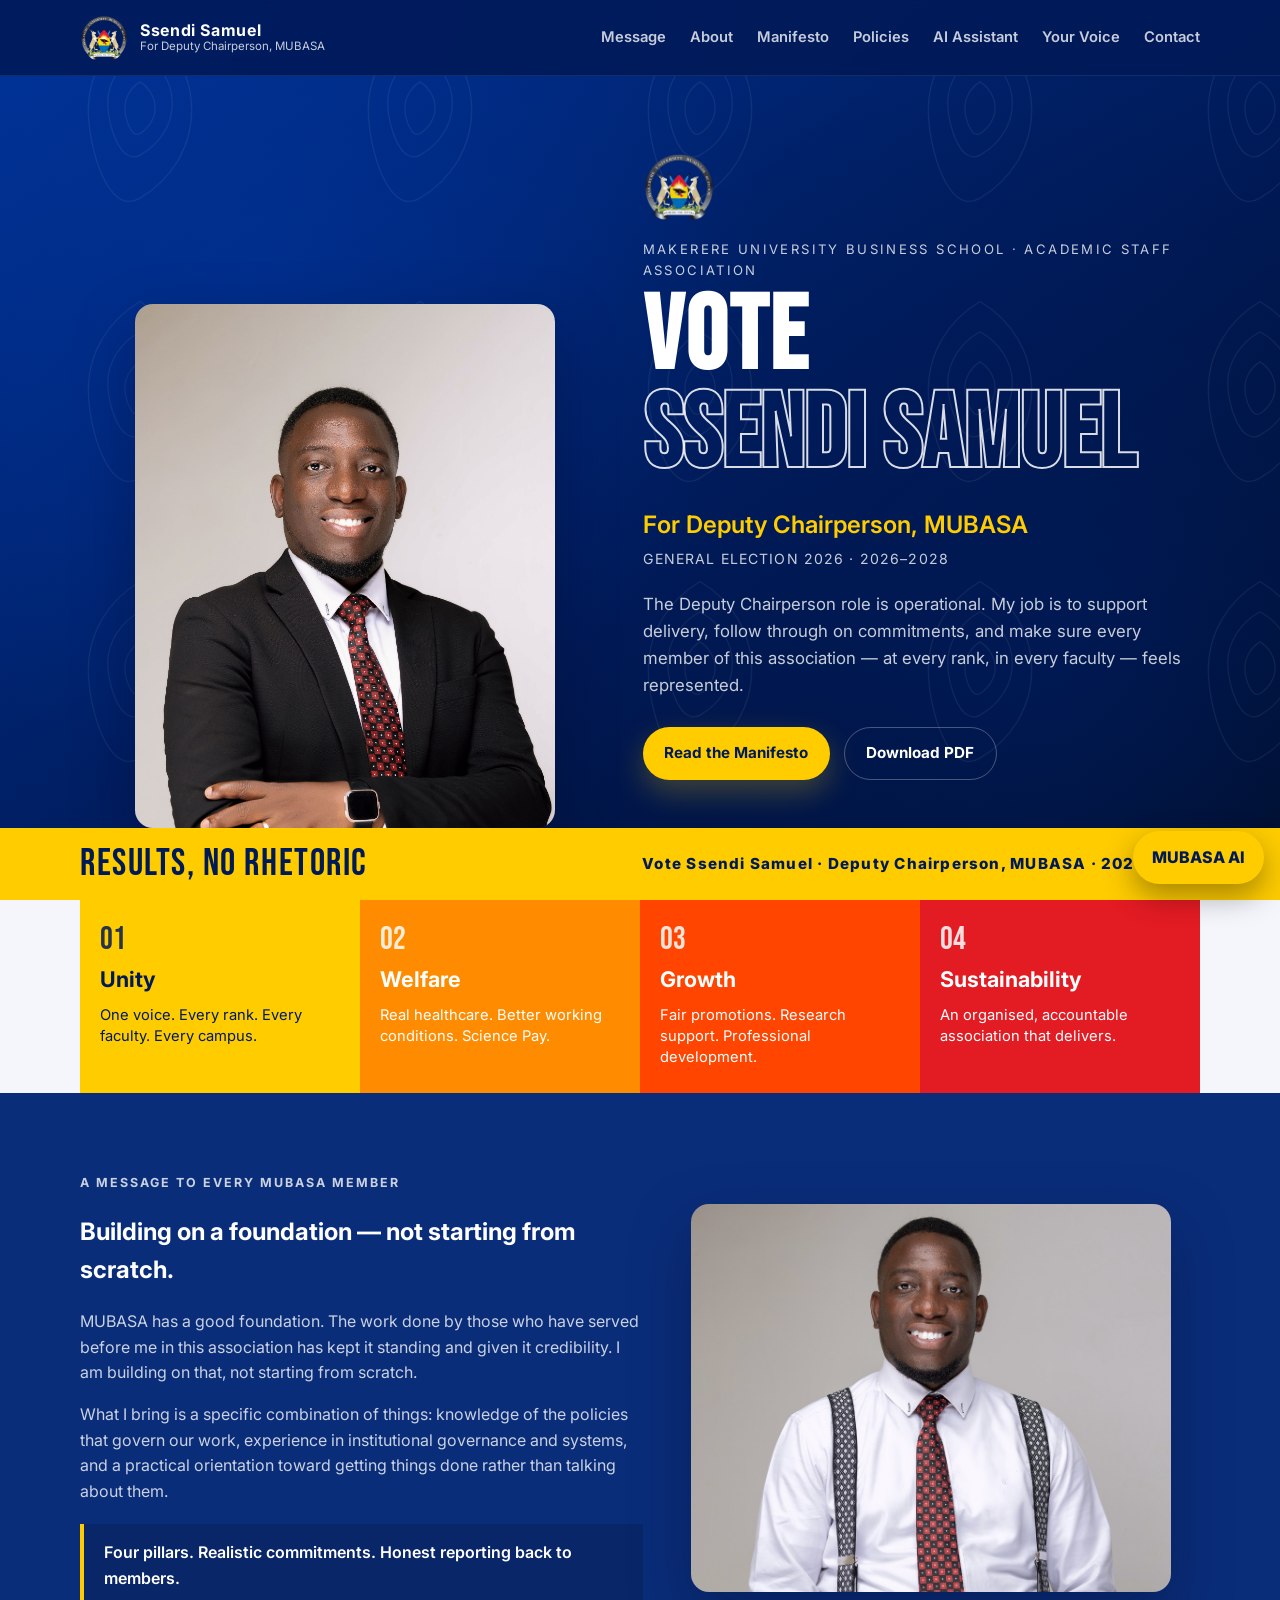
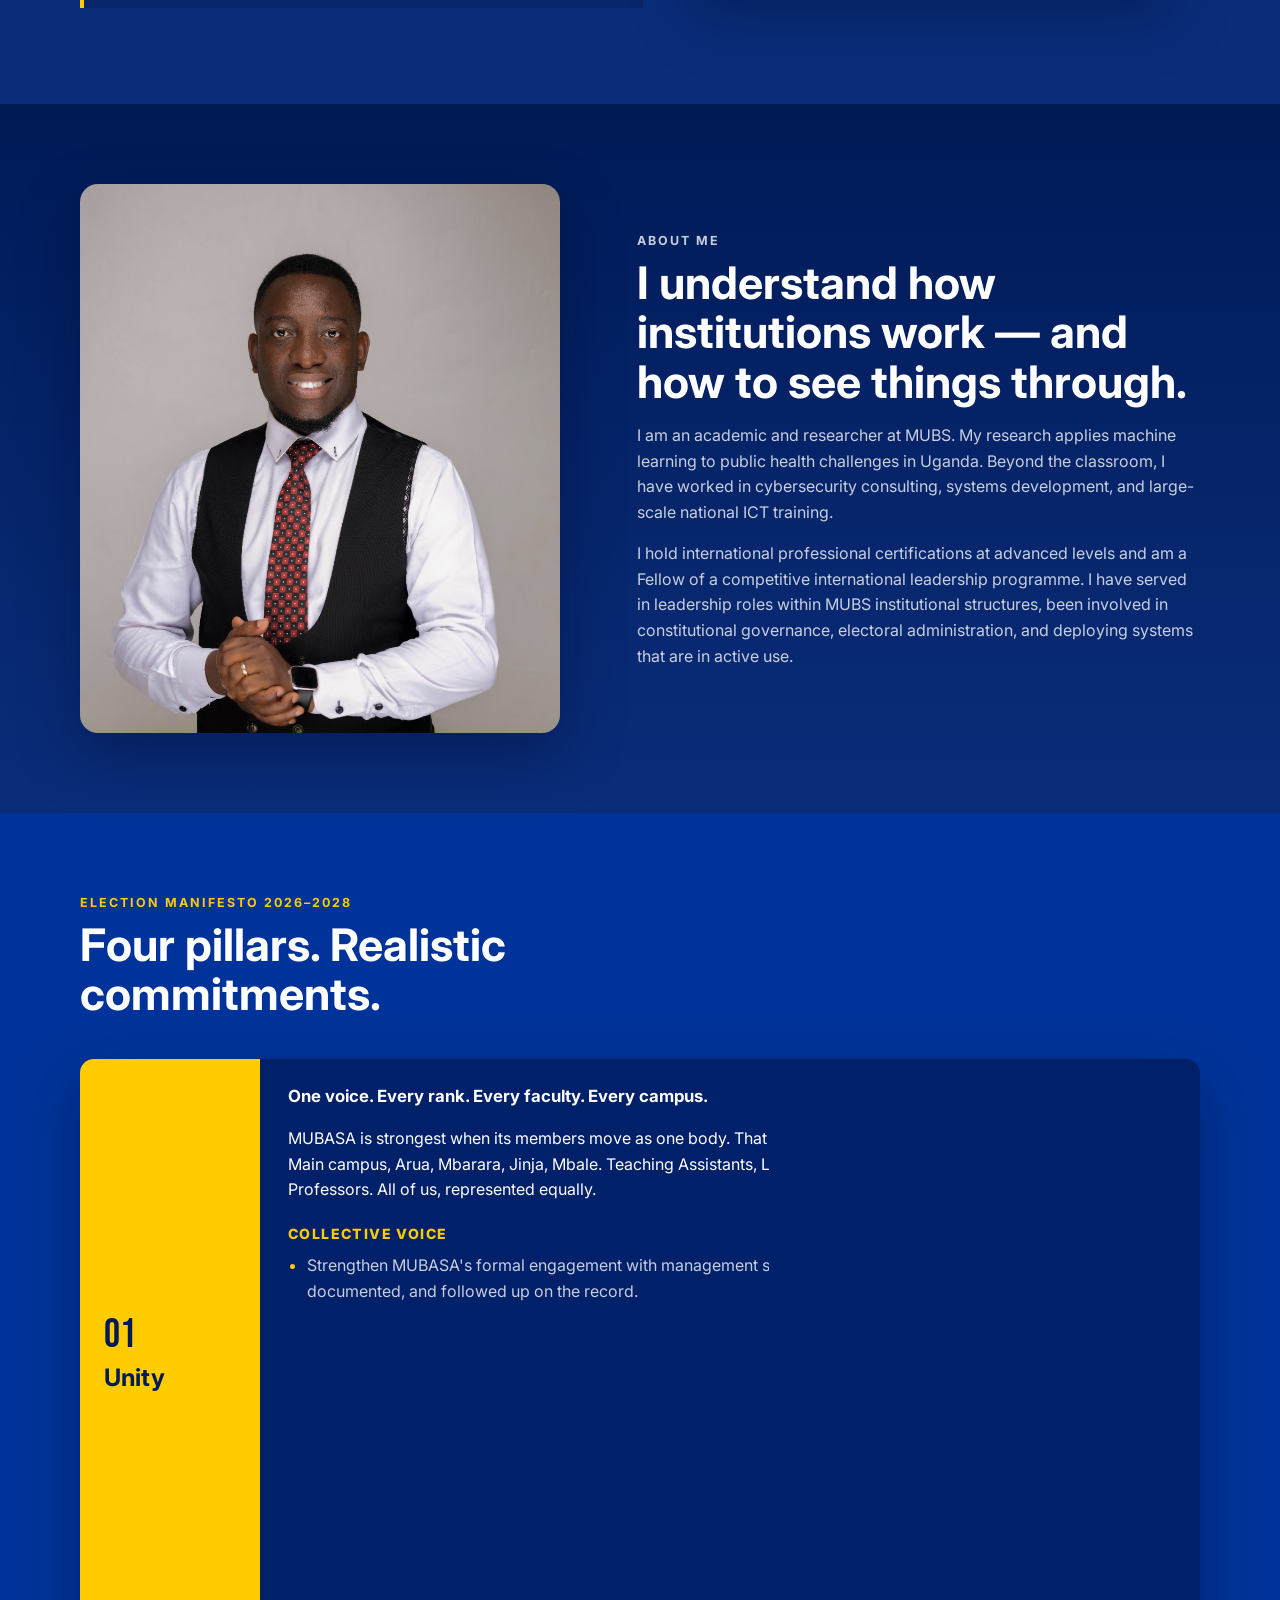
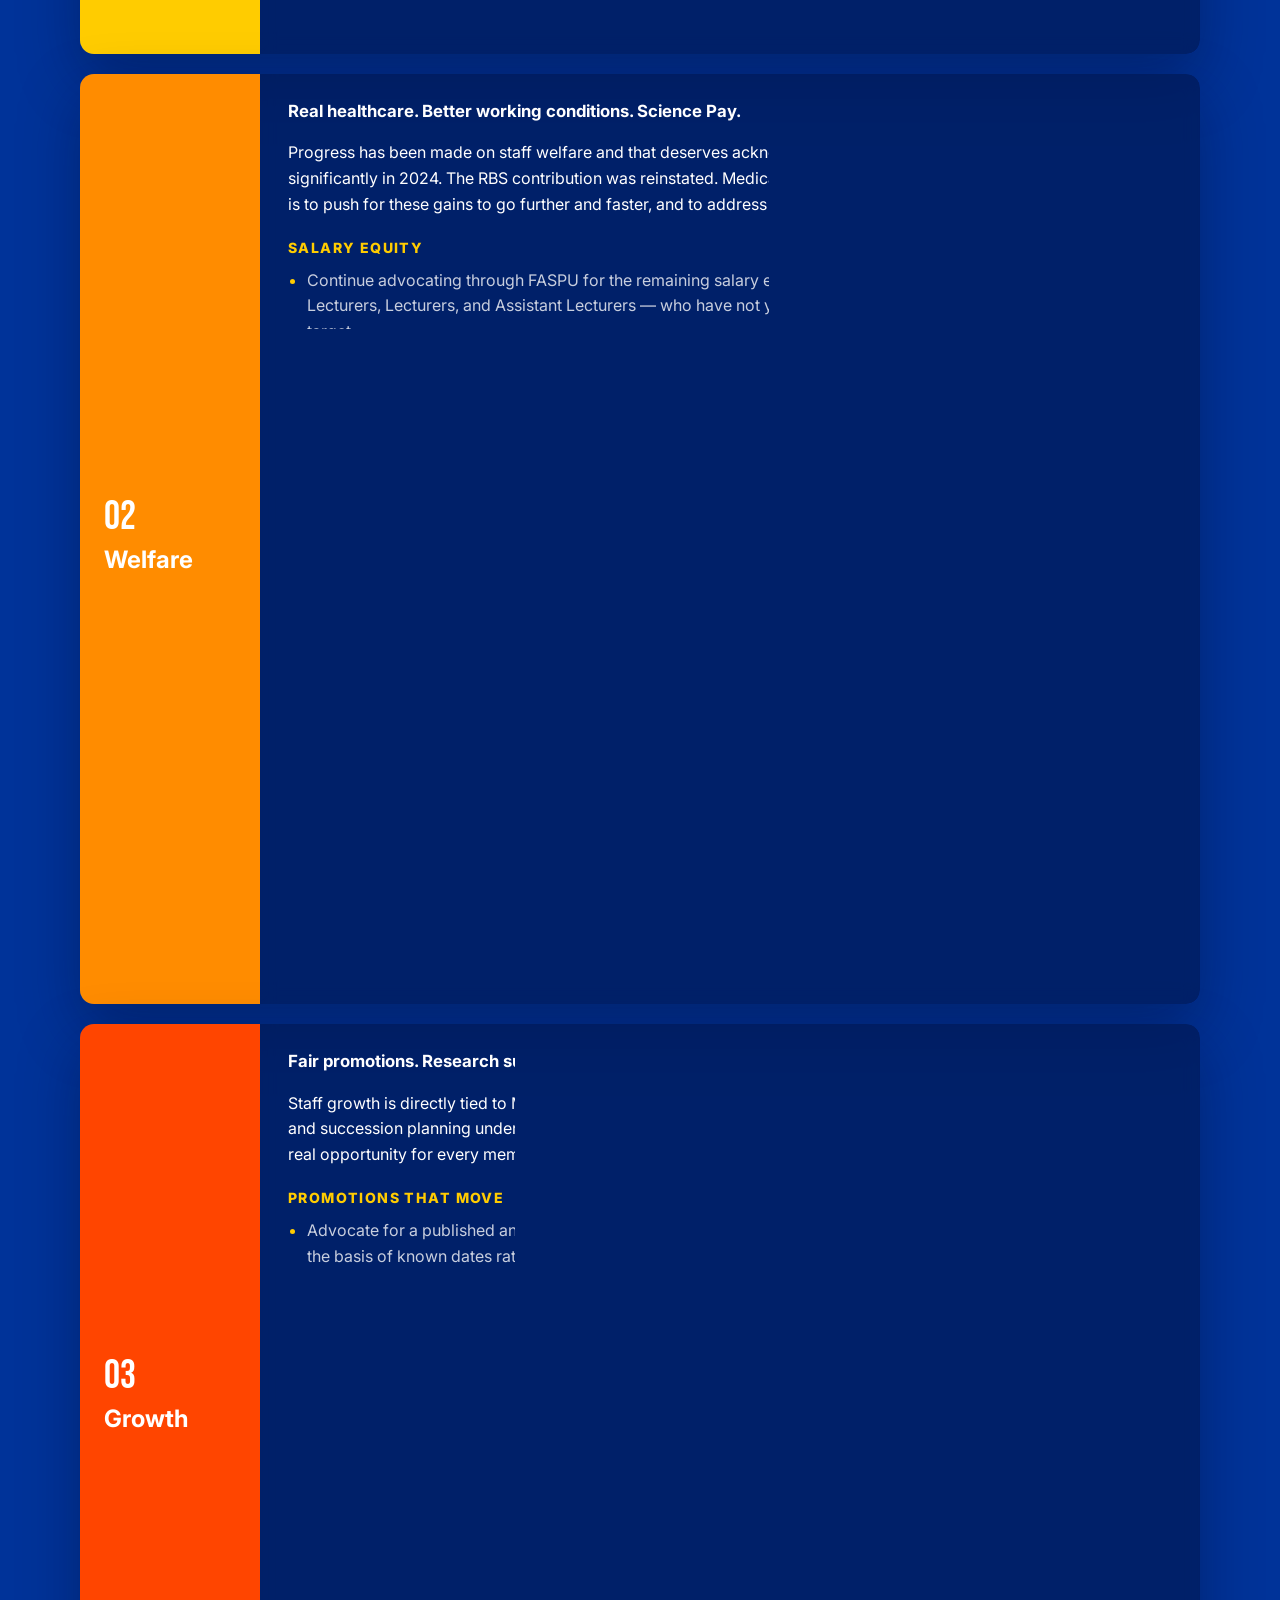
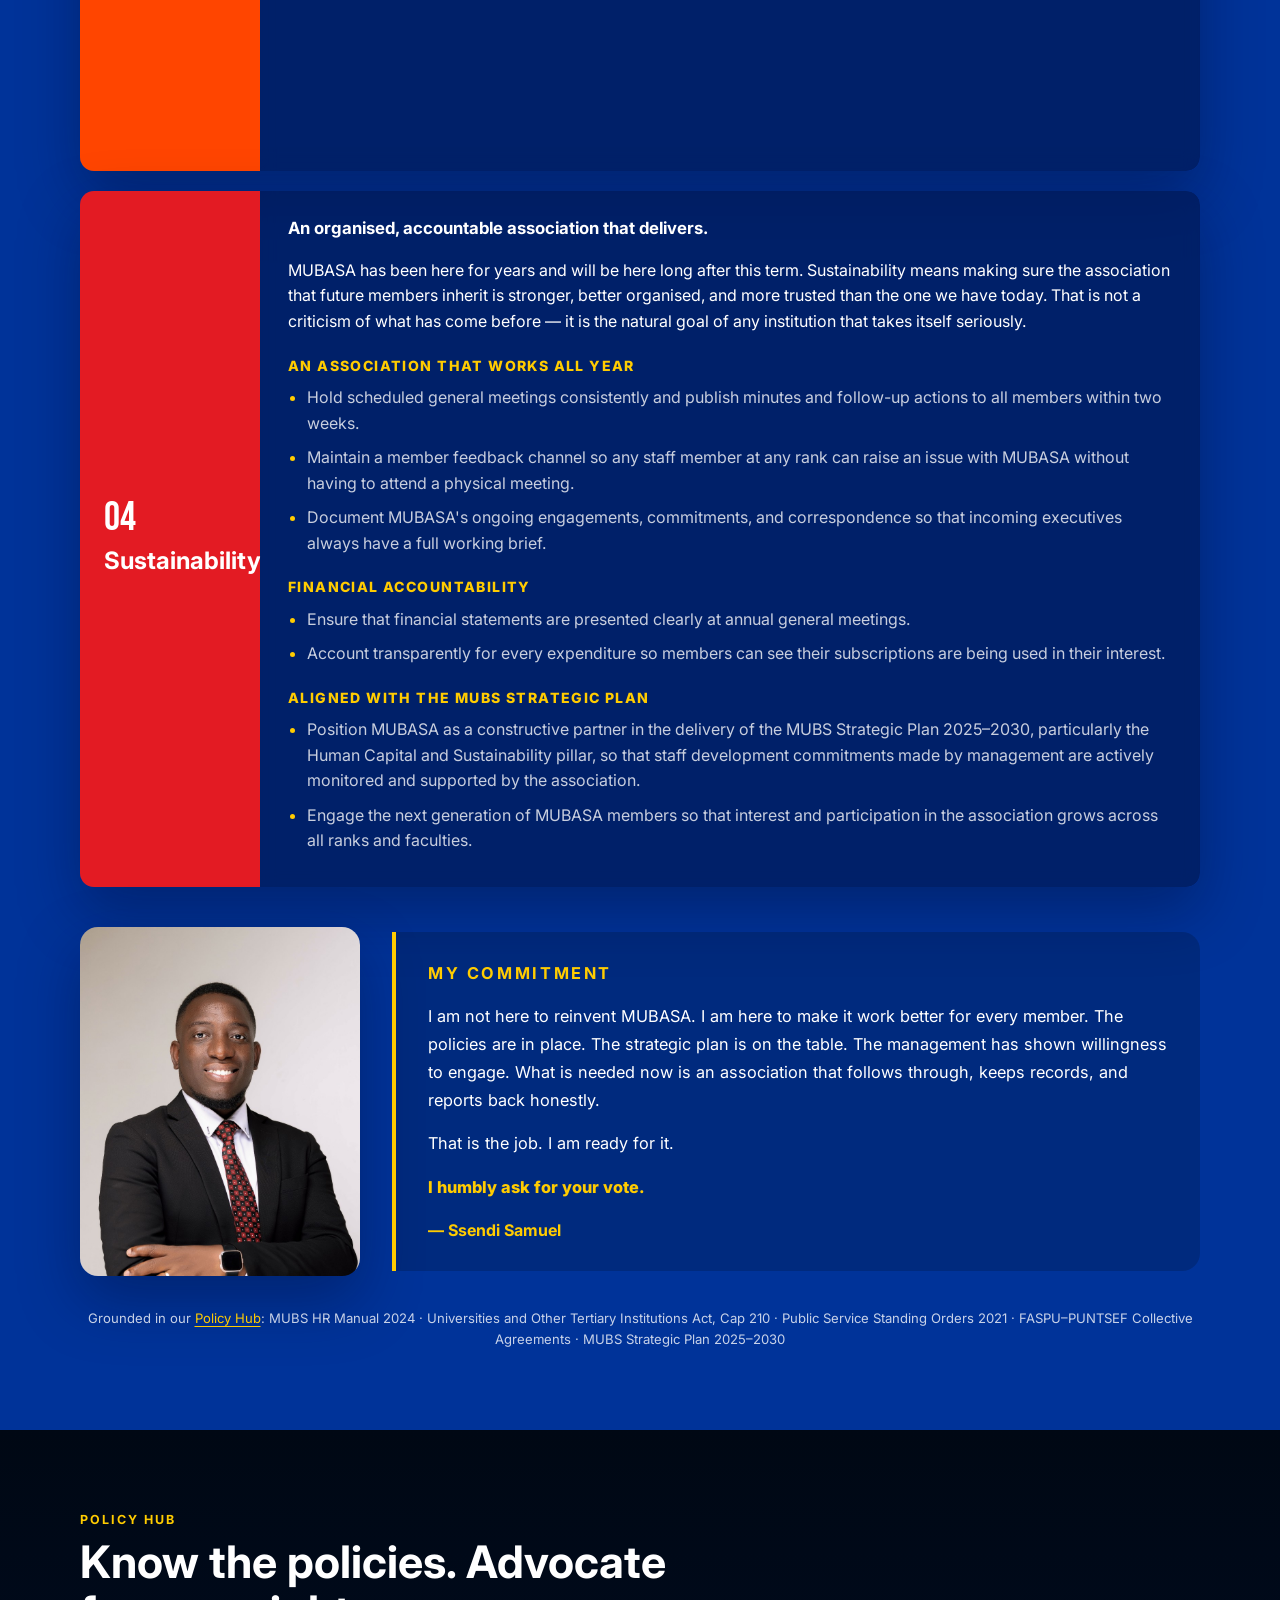
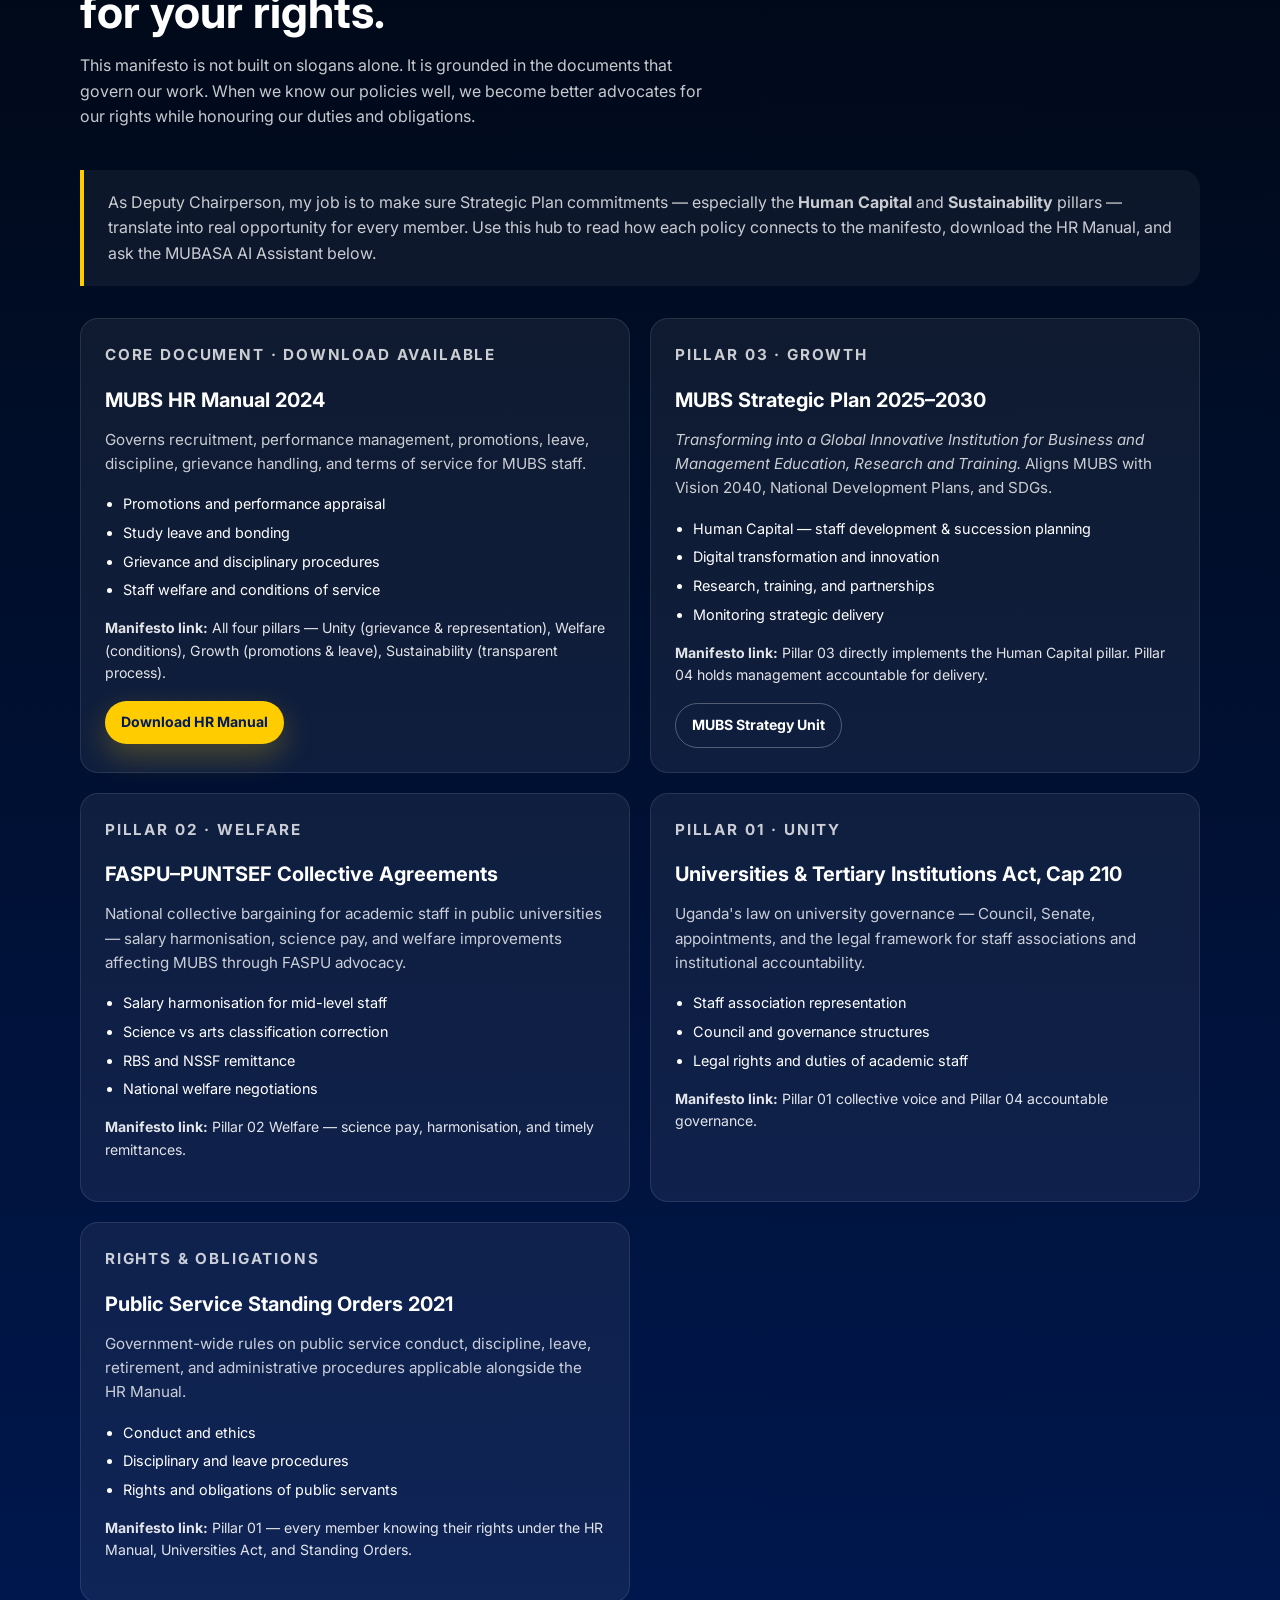
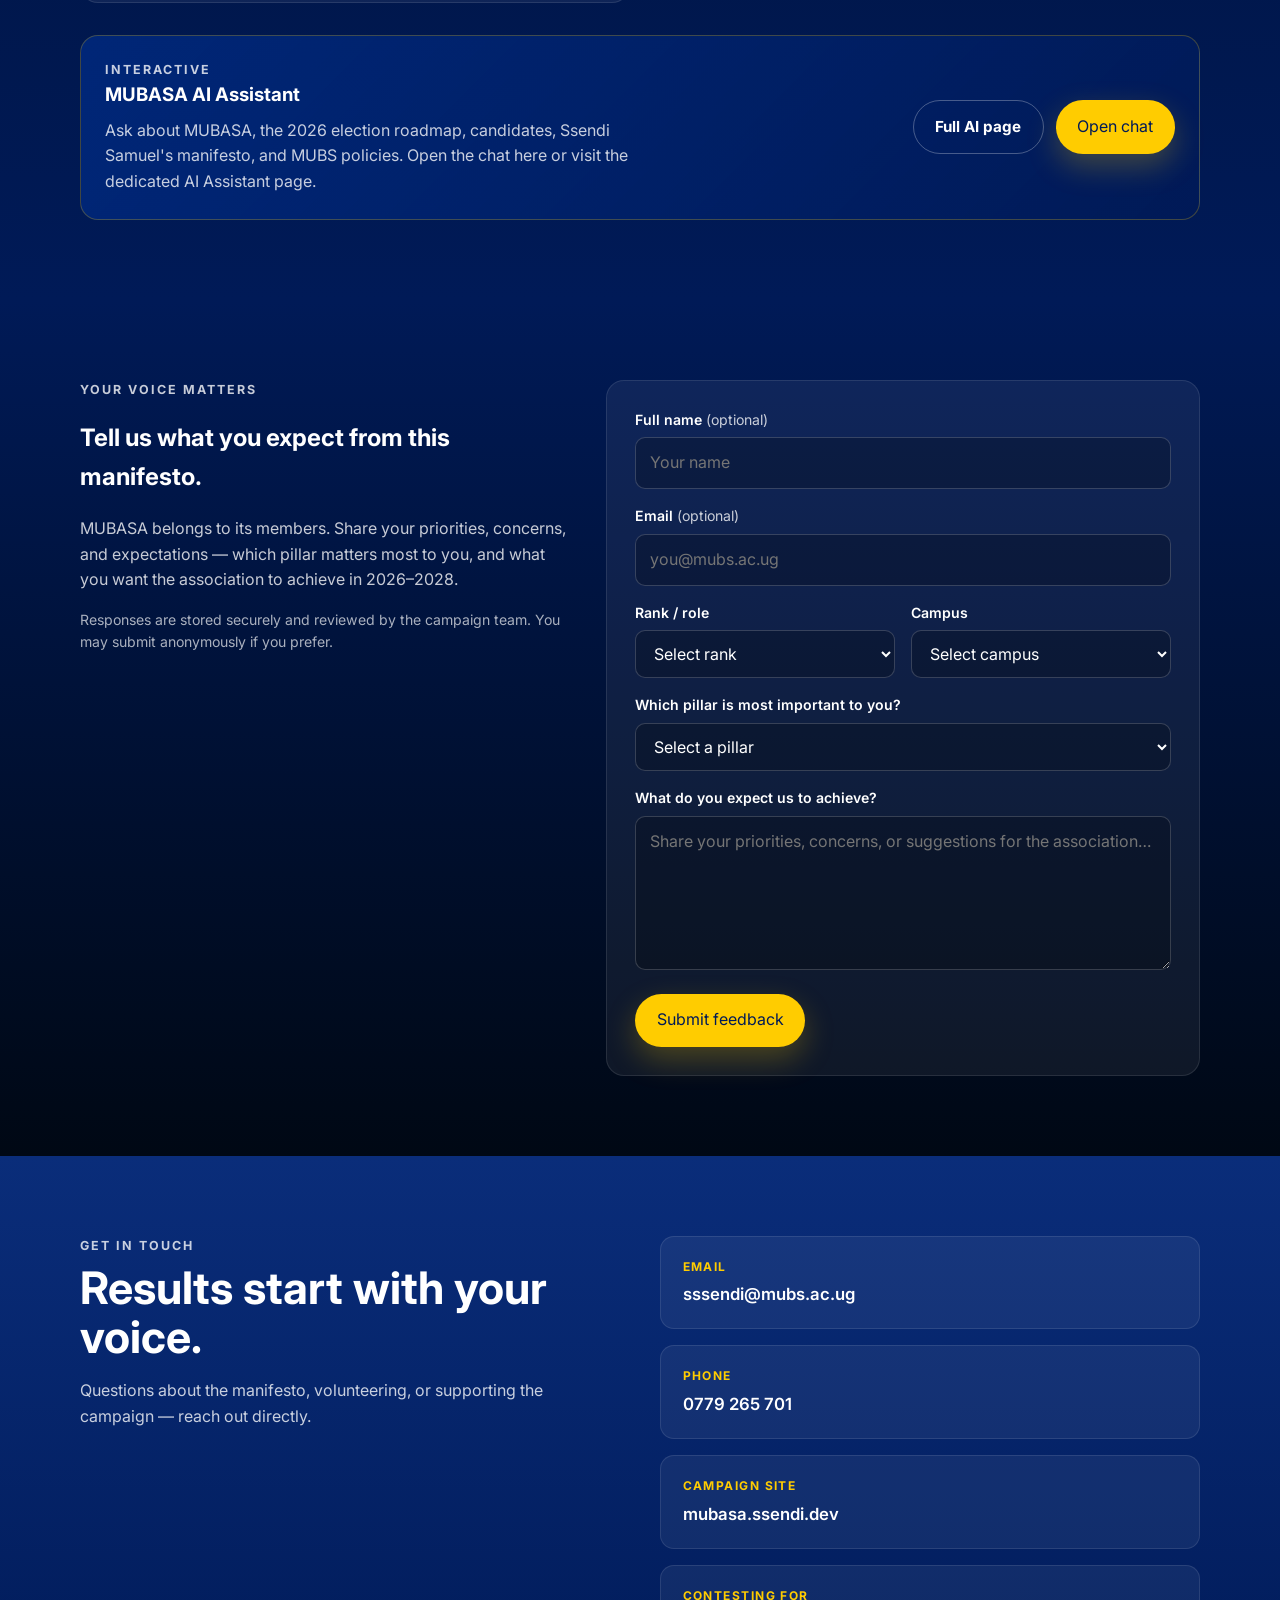
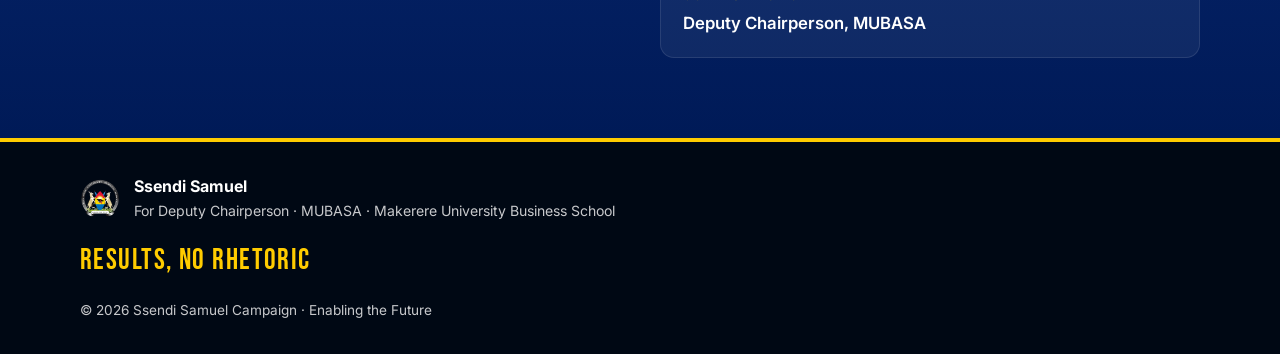
==== commit 17593ac5: "Advocate for Albert Arinda as Chairperson alongside Ssendi ticket. Adds Arinda–Ssendi duo messaging " ====
--- a/index.html
+++ b/index.html
@@ -13,7 +13,7 @@
   <link rel="preconnect" href="https://fonts.gstatic.com" crossorigin>
   <link href="https://fonts.googleapis.com/css2?family=Bebas+Neue&family=Inter:wght@400;500;600;700;800&display=swap" rel="stylesheet">
   <link rel="icon" type="image/png" href="assets/images/mubs-logo.png">
-  <link rel="stylesheet" href="css/styles.css?v=20260615">
+  <link rel="stylesheet" href="css/styles.css?v=20260618">
 </head>
 <body>
   <a class="skip-link" href="#main">Skip to content</a>
@@ -512,7 +512,7 @@
     </div>
   </div>
 
-  <script src="js/main.js?v=20260615"></script>
-  <script src="js/policy-chat.js?v=20260615"></script>
+  <script src="js/main.js?v=20260618"></script>
+  <script src="js/policy-chat.js?v=20260618"></script>
 </body>
 </html>
--- a/css/styles.css
+++ b/css/styles.css
@@ -957,9 +957,10 @@
   display: flex;
   flex-direction: column;
   gap: 1rem;
-  padding: 1.25rem 1rem 0.5rem;
+  padding: 1.25rem 1rem 1.5rem;
   max-width: 760px;
   margin-inline: auto;
+  min-height: min(100%, 1px);
 }
 
 .ai-chat-thread .chat-msg-page {
@@ -1208,6 +1209,45 @@
   opacity: 0.95;
 }
 
+.chat-msg-typing .chat-msg-body {
+  padding-bottom: 0.25rem;
+}
+
+.chat-typing {
+  display: inline-flex;
+  align-items: center;
+  gap: 0.35rem;
+  margin: 0;
+  min-height: 1rem;
+}
+
+.chat-typing span {
+  width: 0.45rem;
+  height: 0.45rem;
+  border-radius: 50%;
+  background: rgba(255, 255, 255, 0.55);
+  animation: chatTypingPulse 1.2s infinite ease-in-out;
+}
+
+.chat-typing span:nth-child(2) {
+  animation-delay: 0.15s;
+}
+
+.chat-typing span:nth-child(3) {
+  animation-delay: 0.3s;
+}
+
+@keyframes chatTypingPulse {
+  0%, 80%, 100% {
+    opacity: 0.35;
+    transform: translateY(0);
+  }
+  40% {
+    opacity: 1;
+    transform: translateY(-2px);
+  }
+}
+
 .chat-msg-user {
   align-self: flex-end;
   background: var(--yellow);
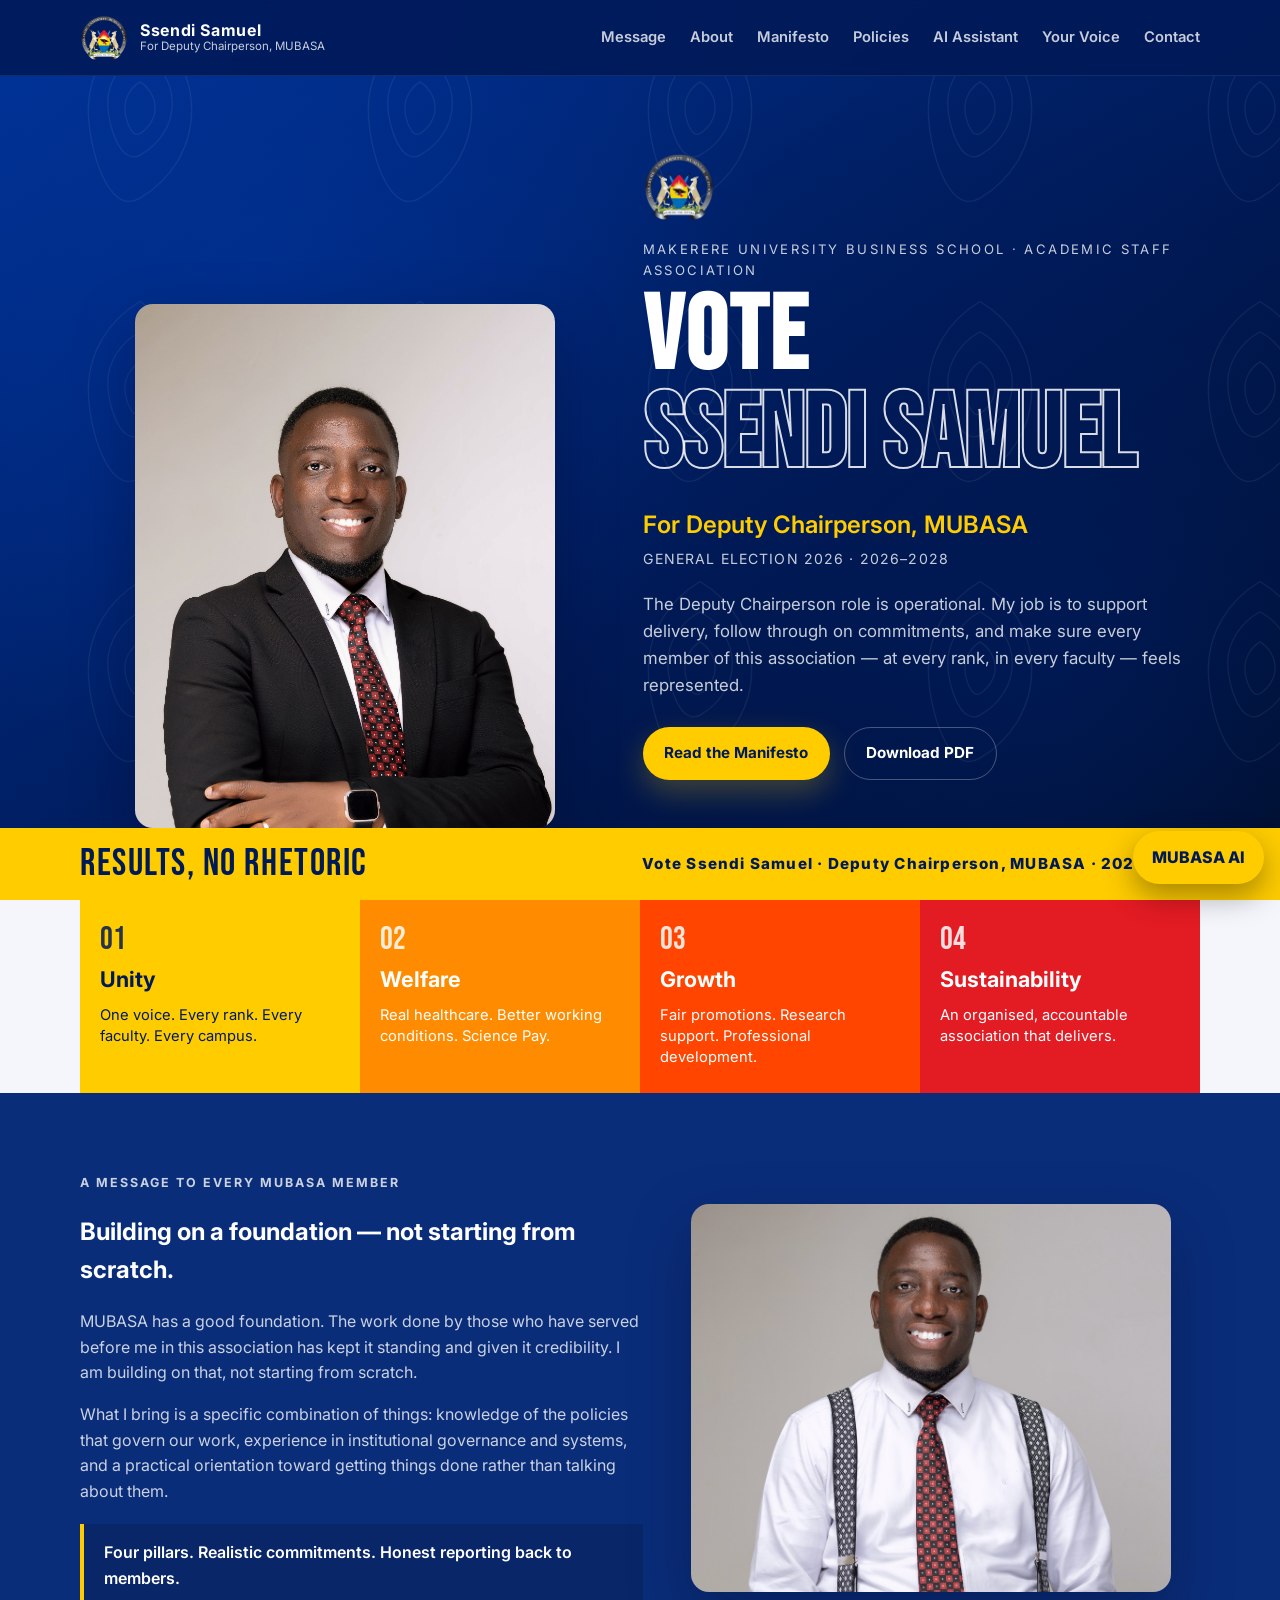
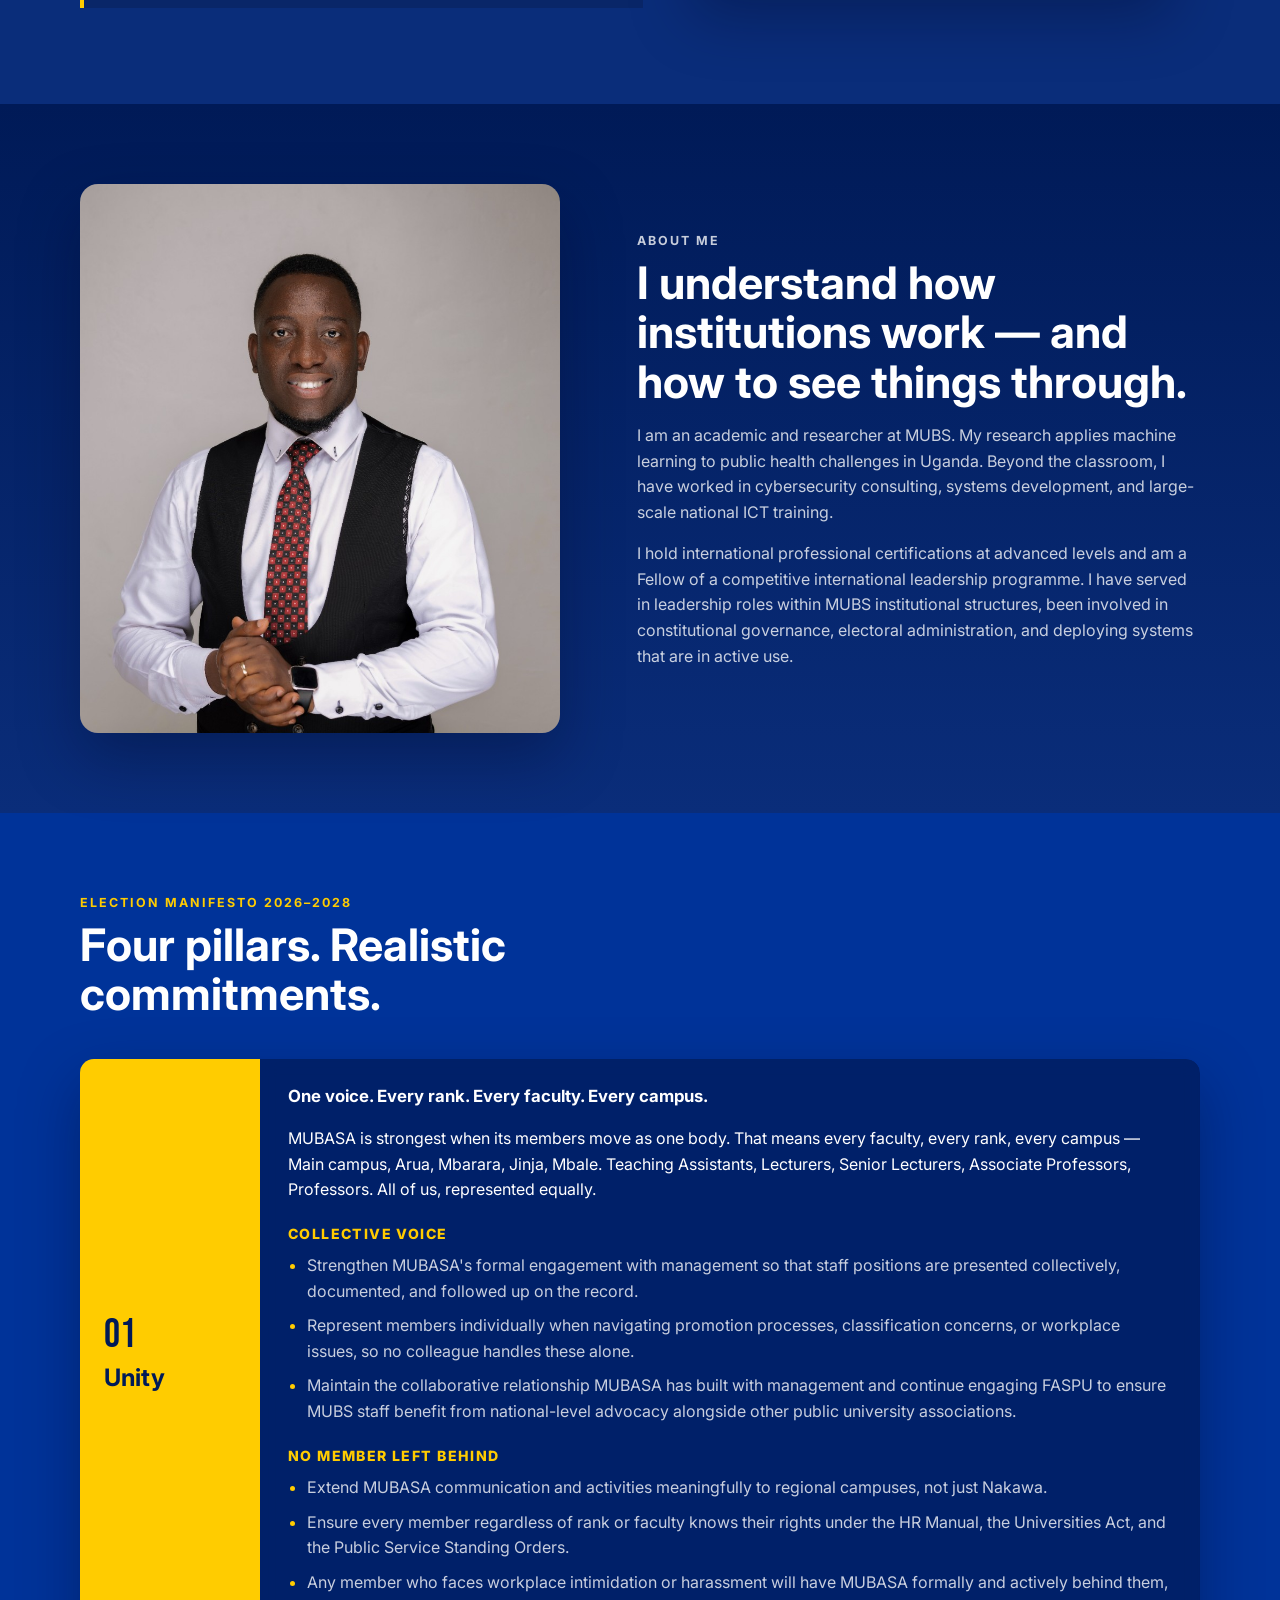
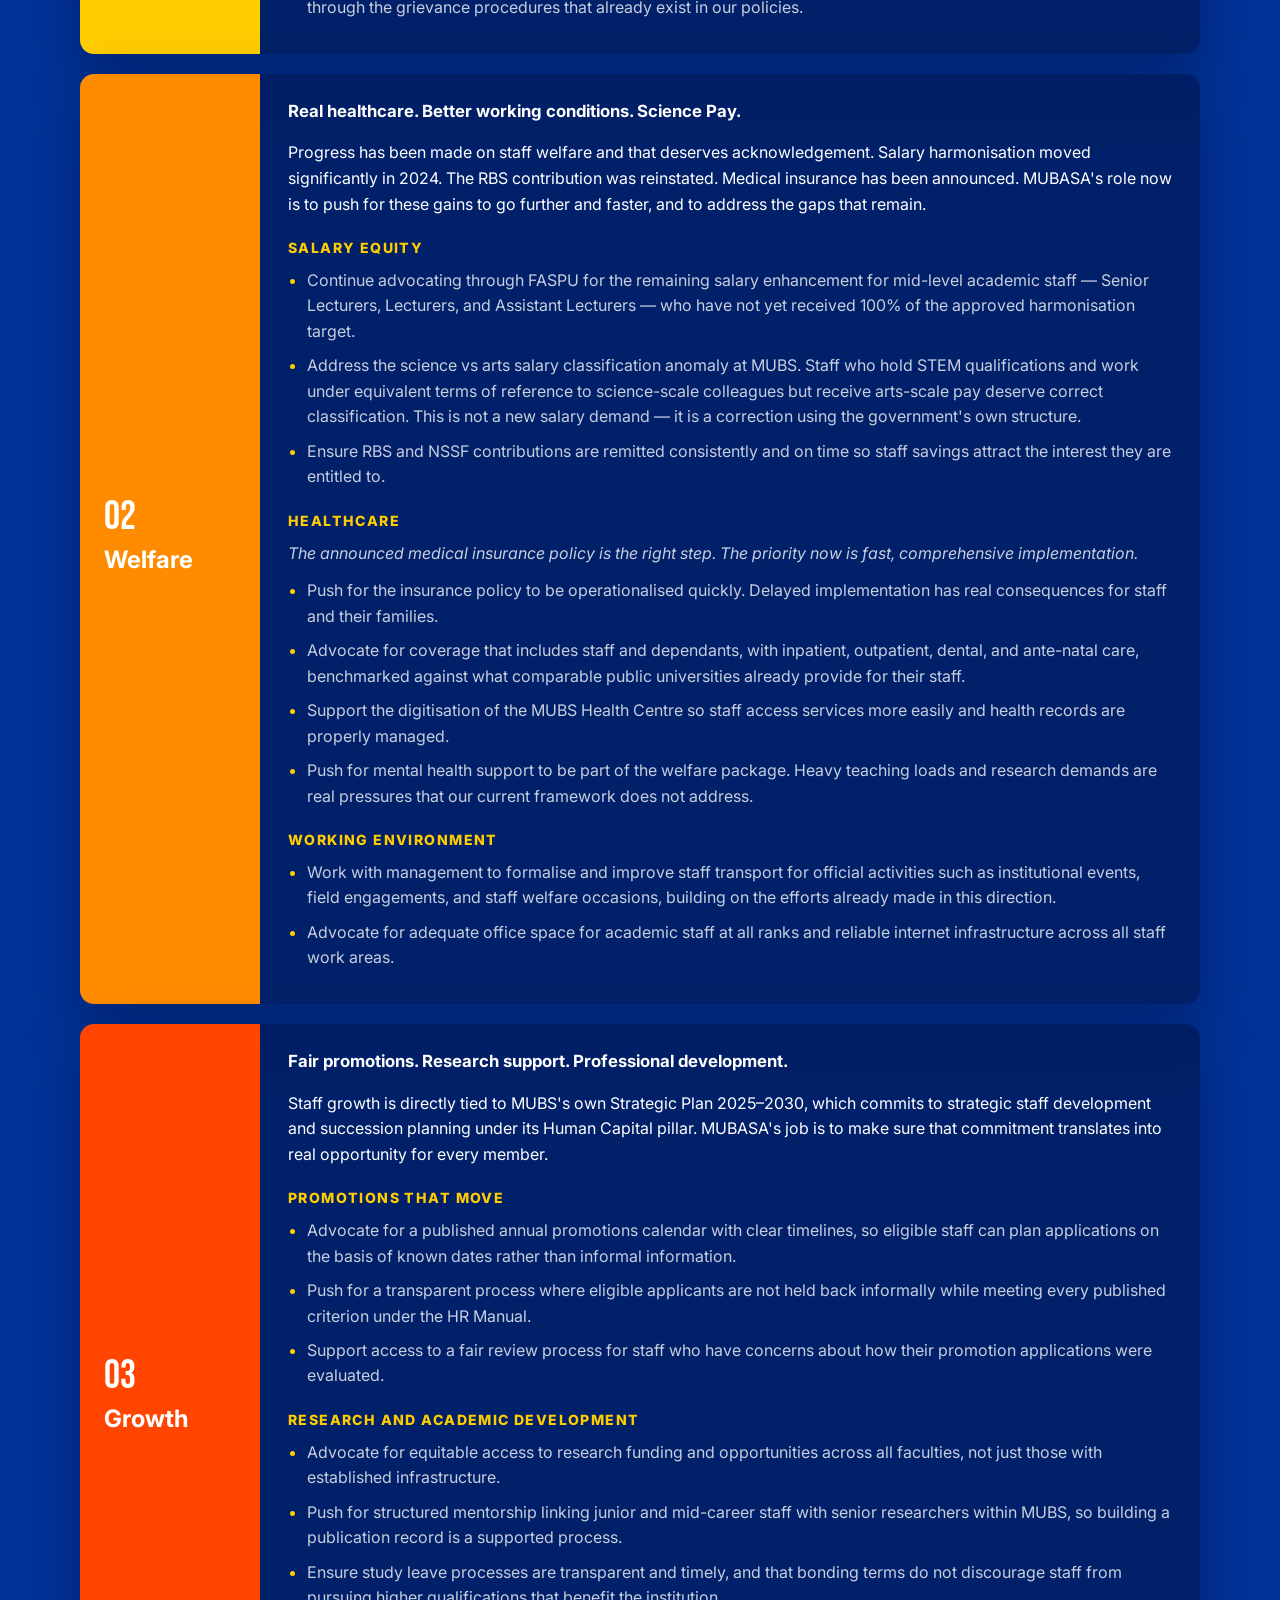
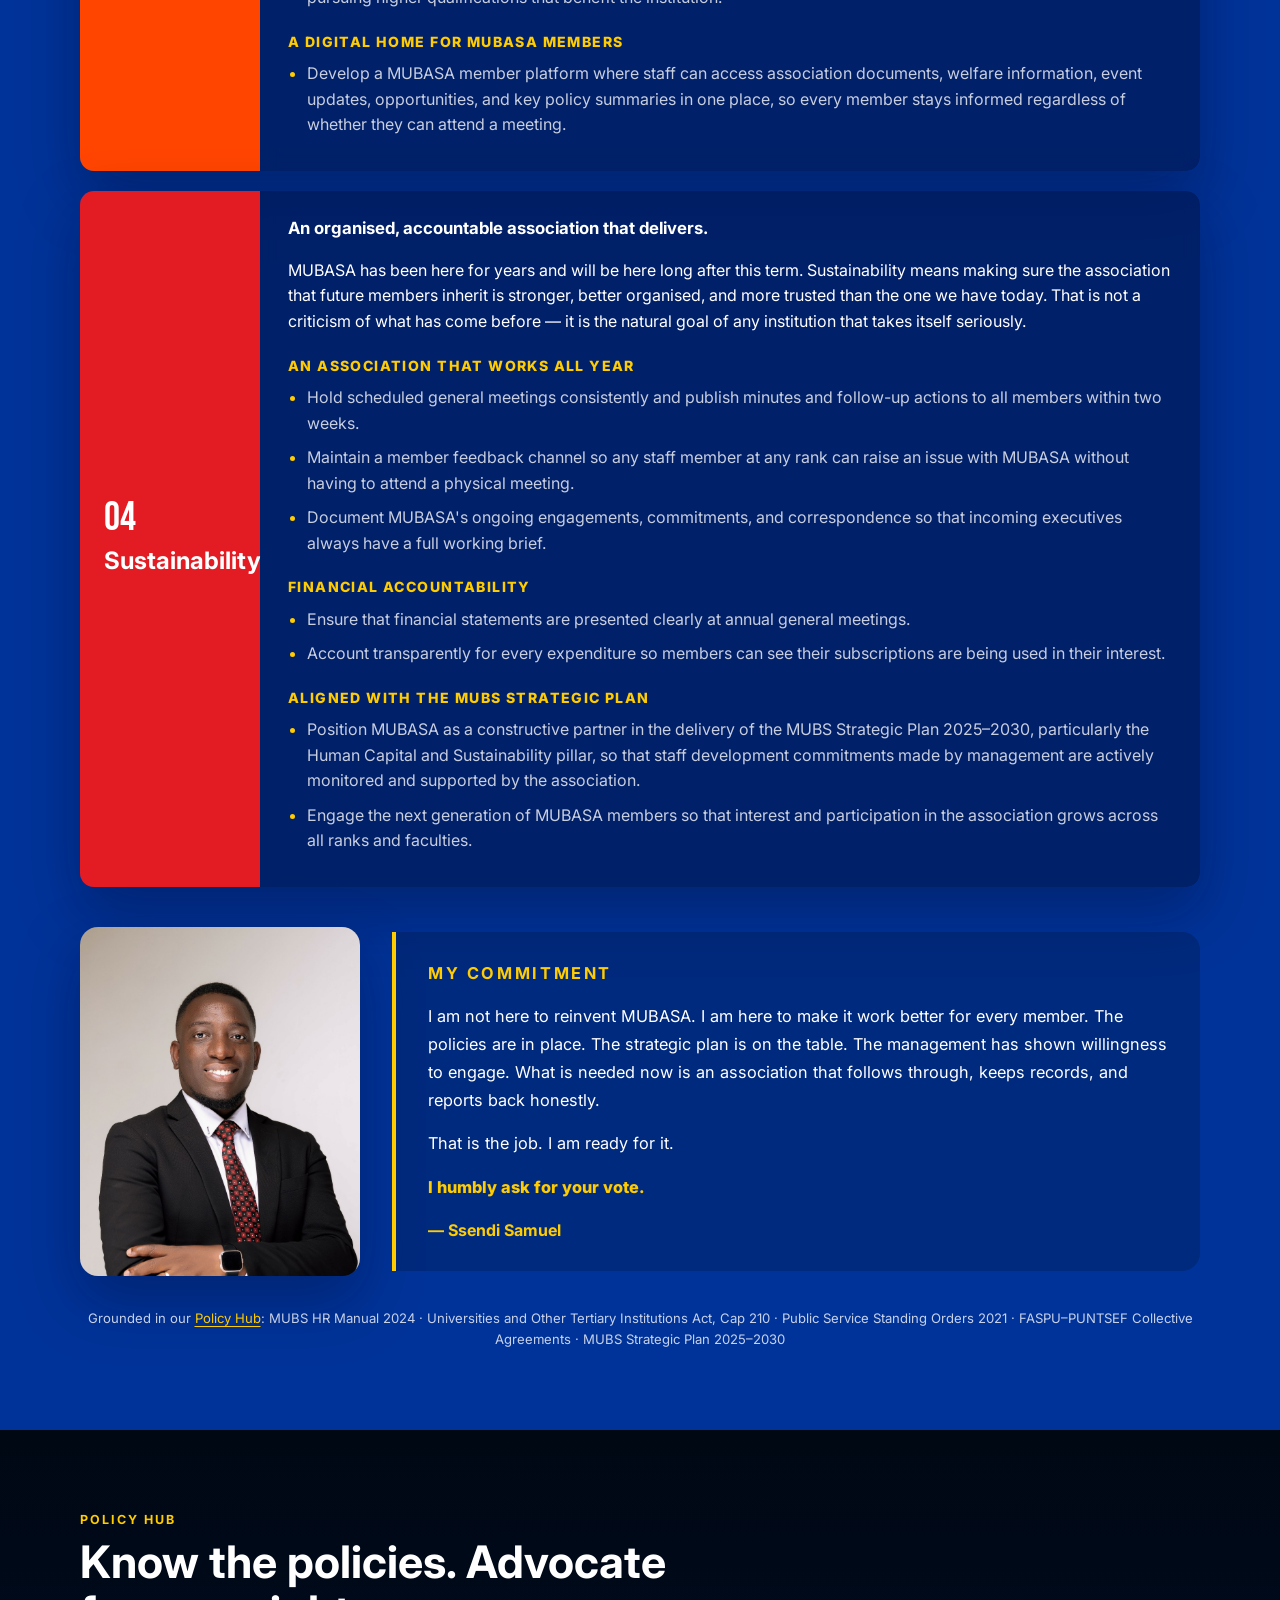
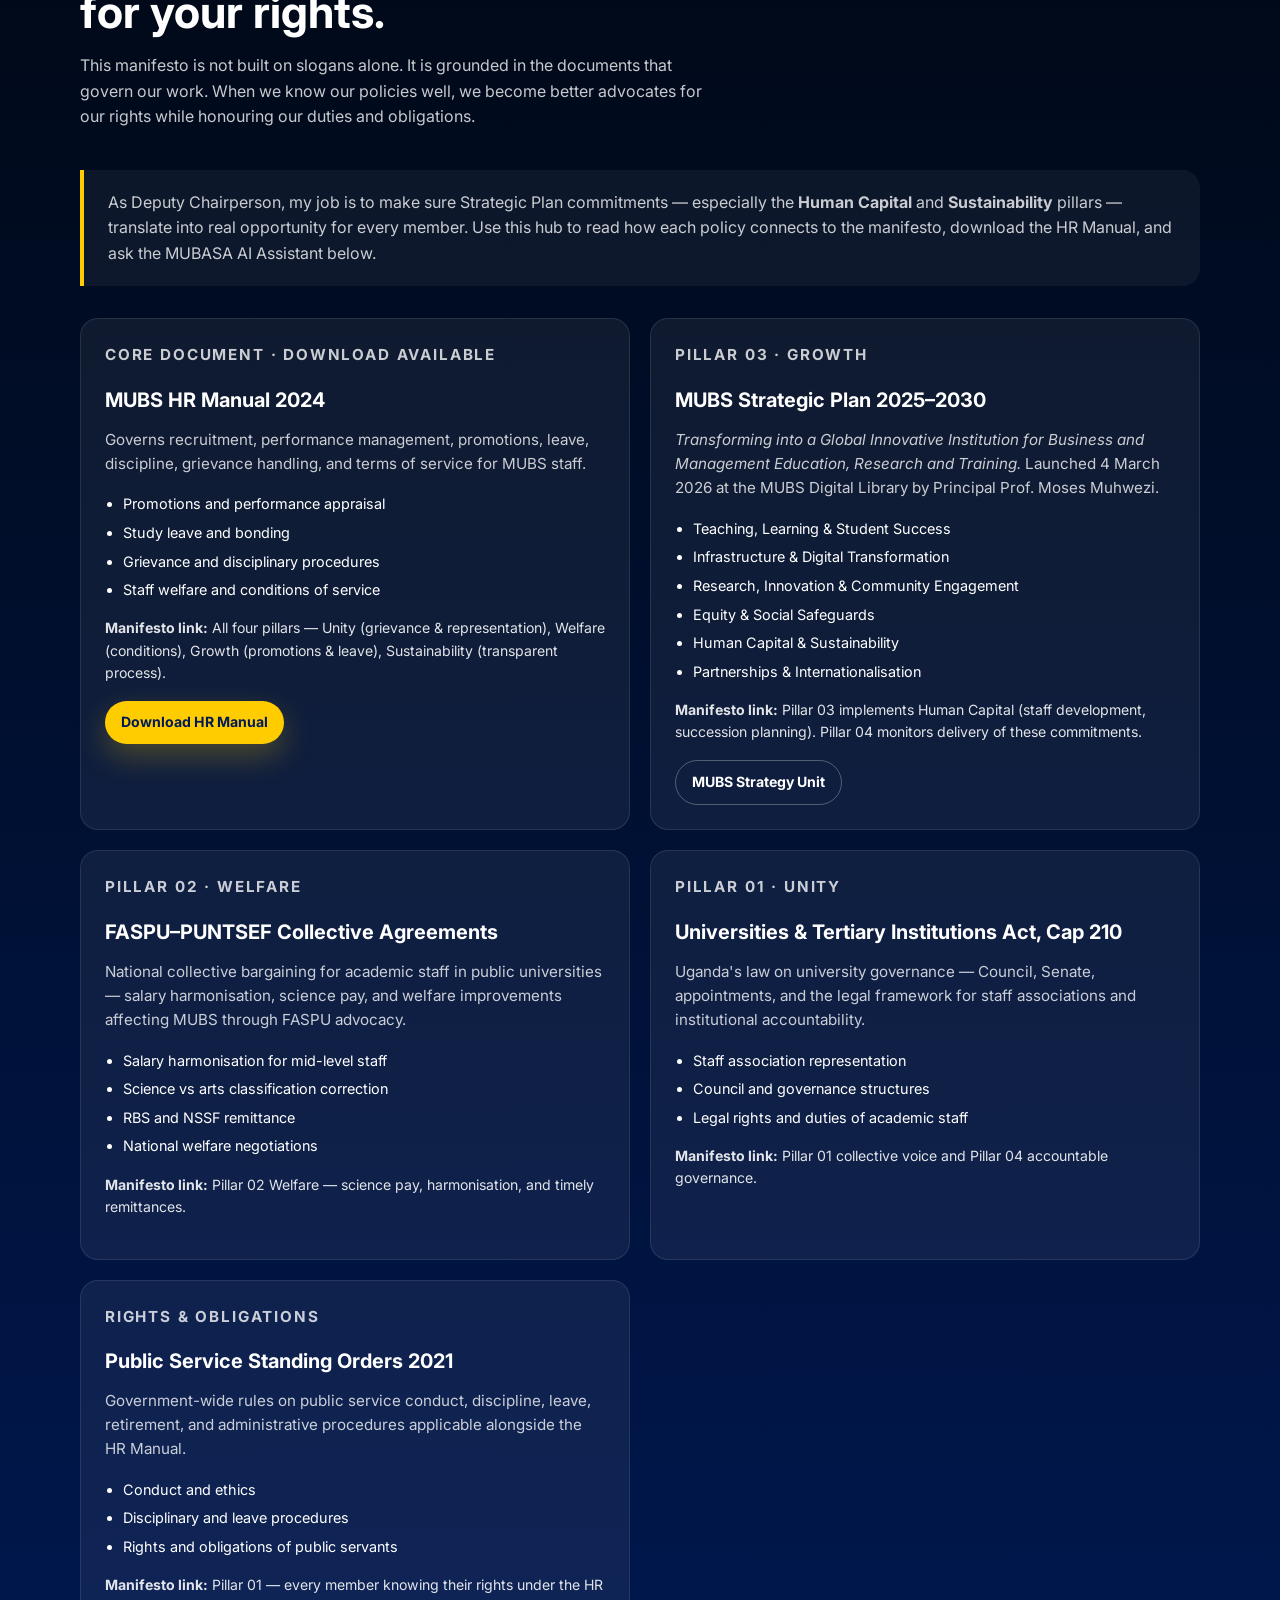
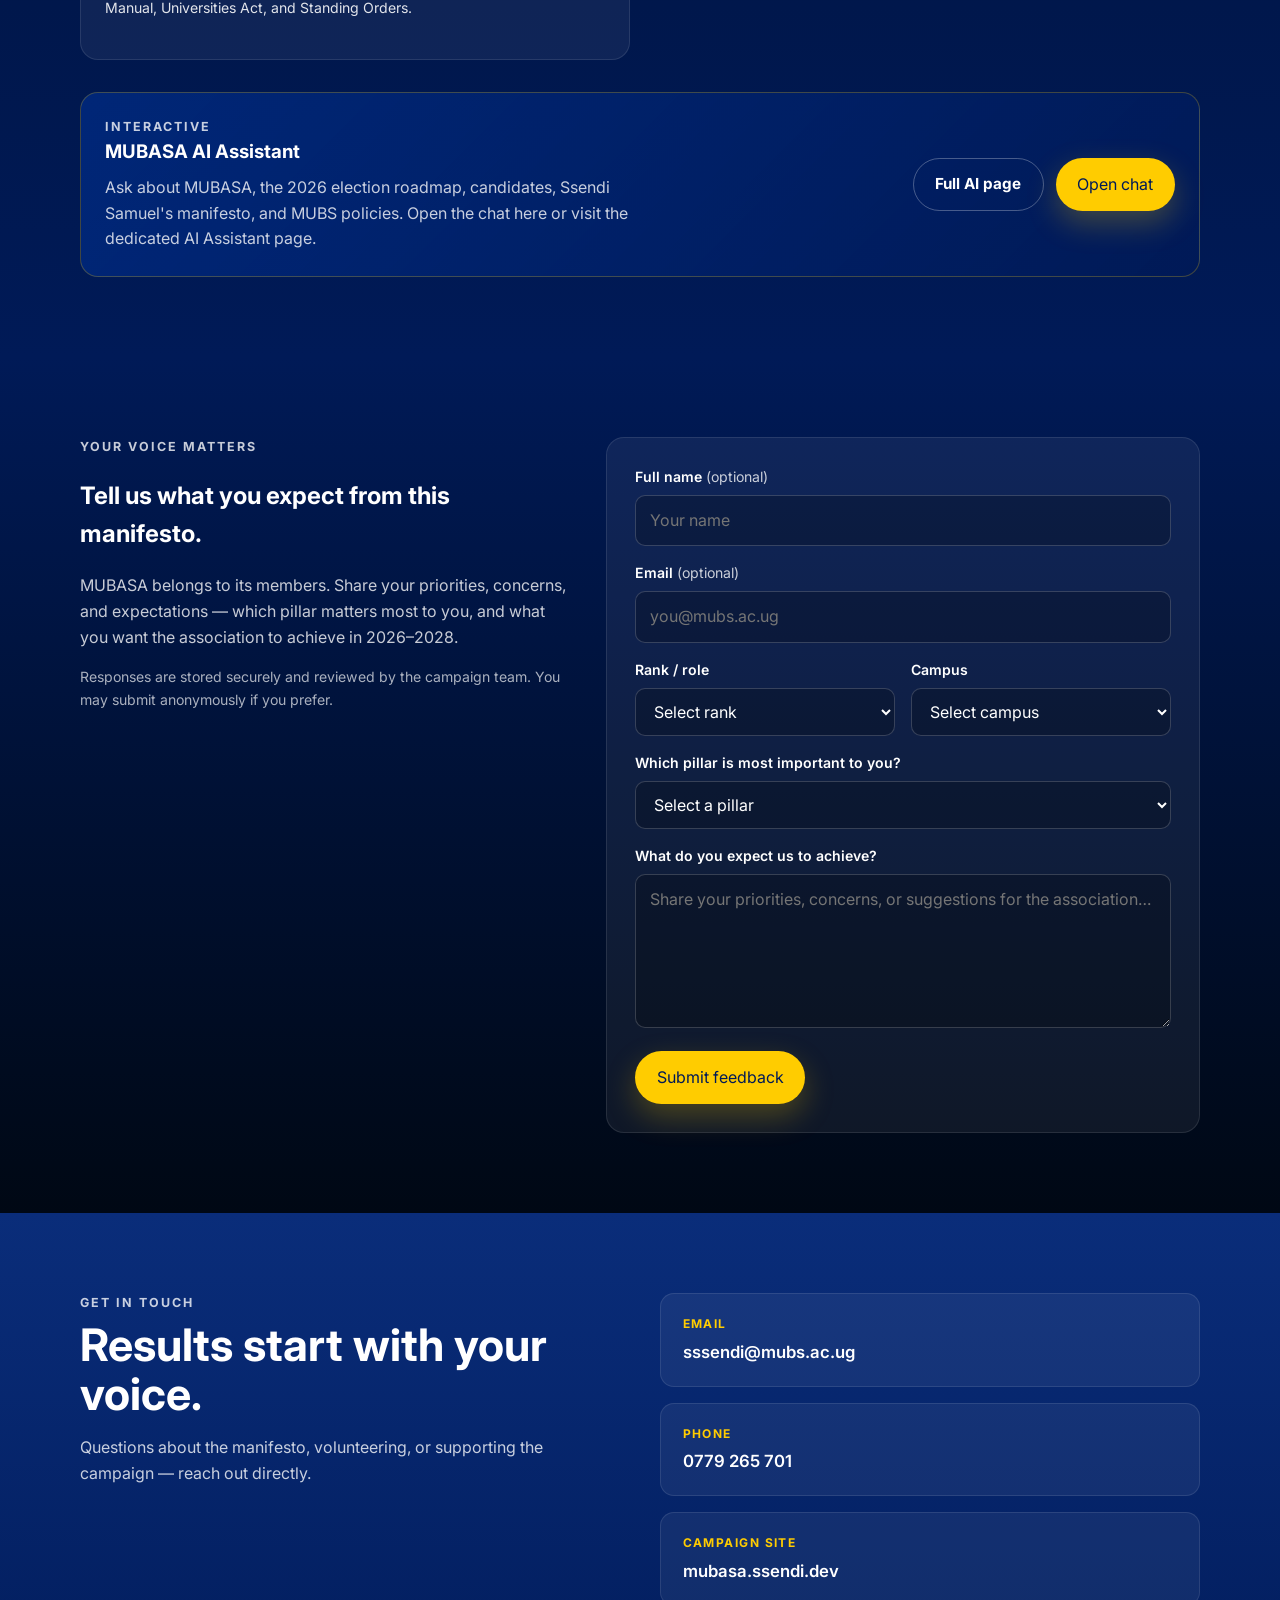
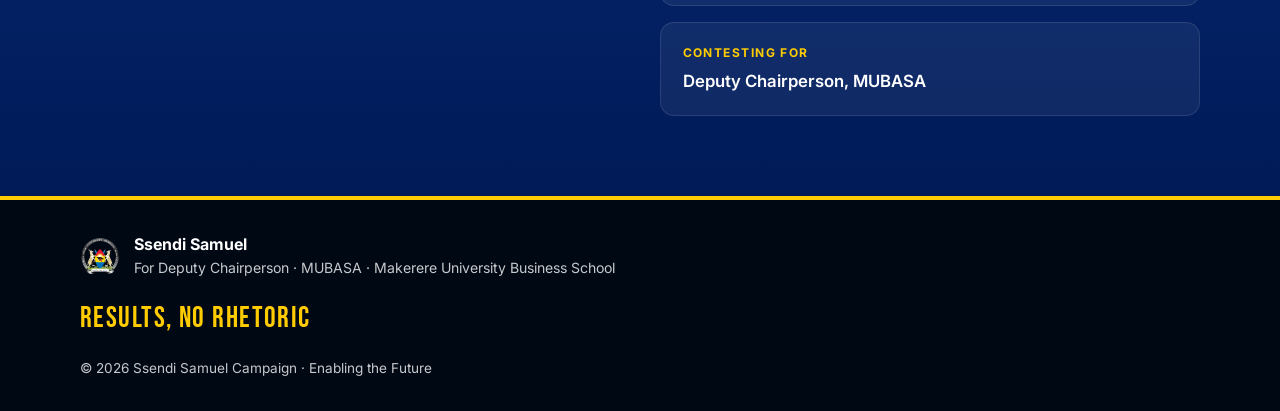
==== commit 2058b8b2: "Train AI on full MUBS Strategic Plan 2025–2030 six pillars. Adds launch details, all six strategic p" ====
--- a/index.html
+++ b/index.html
@@ -13,7 +13,7 @@
   <link rel="preconnect" href="https://fonts.gstatic.com" crossorigin>
   <link href="https://fonts.googleapis.com/css2?family=Bebas+Neue&family=Inter:wght@400;500;600;700;800&display=swap" rel="stylesheet">
   <link rel="icon" type="image/png" href="assets/images/mubs-logo.png">
-  <link rel="stylesheet" href="css/styles.css?v=20260618">
+  <link rel="stylesheet" href="css/styles.css?v=20260619">
 </head>
 <body>
   <a class="skip-link" href="#main">Skip to content</a>
@@ -315,14 +315,16 @@
           <article class="policy-card" id="policy-strategic-plan">
             <p class="policy-tag">Pillar 03 · Growth</p>
             <h3>MUBS Strategic Plan 2025–2030</h3>
-            <p><em>Transforming into a Global Innovative Institution for Business and Management Education, Research and Training.</em> Aligns MUBS with Vision 2040, National Development Plans, and SDGs.</p>
+            <p><em>Transforming into a Global Innovative Institution for Business and Management Education, Research and Training.</em> Launched 4 March 2026 at the MUBS Digital Library by Principal Prof. Moses Muhwezi.</p>
             <ul class="policy-topics">
-              <li>Human Capital — staff development & succession planning</li>
-              <li>Digital transformation and innovation</li>
-              <li>Research, training, and partnerships</li>
-              <li>Monitoring strategic delivery</li>
+              <li>Teaching, Learning &amp; Student Success</li>
+              <li>Infrastructure &amp; Digital Transformation</li>
+              <li>Research, Innovation &amp; Community Engagement</li>
+              <li>Equity &amp; Social Safeguards</li>
+              <li>Human Capital &amp; Sustainability</li>
+              <li>Partnerships &amp; Internationalisation</li>
             </ul>
-            <p class="policy-align"><strong>Manifesto link:</strong> Pillar 03 directly implements the Human Capital pillar. Pillar 04 holds management accountable for delivery.</p>
+            <p class="policy-align"><strong>Manifesto link:</strong> Pillar 03 implements Human Capital (staff development, succession planning). Pillar 04 monitors delivery of these commitments.</p>
             <a class="btn btn-ghost btn-sm" href="https://mubs.ac.ug/about-us/strategy-and-projects-unit/" target="_blank" rel="noopener">MUBS Strategy Unit</a>
           </article>
 
@@ -512,7 +514,7 @@
     </div>
   </div>
 
-  <script src="js/main.js?v=20260618"></script>
-  <script src="js/policy-chat.js?v=20260618"></script>
+  <script src="js/main.js?v=20260619"></script>
+  <script src="js/policy-chat.js?v=20260619"></script>
 </body>
 </html>
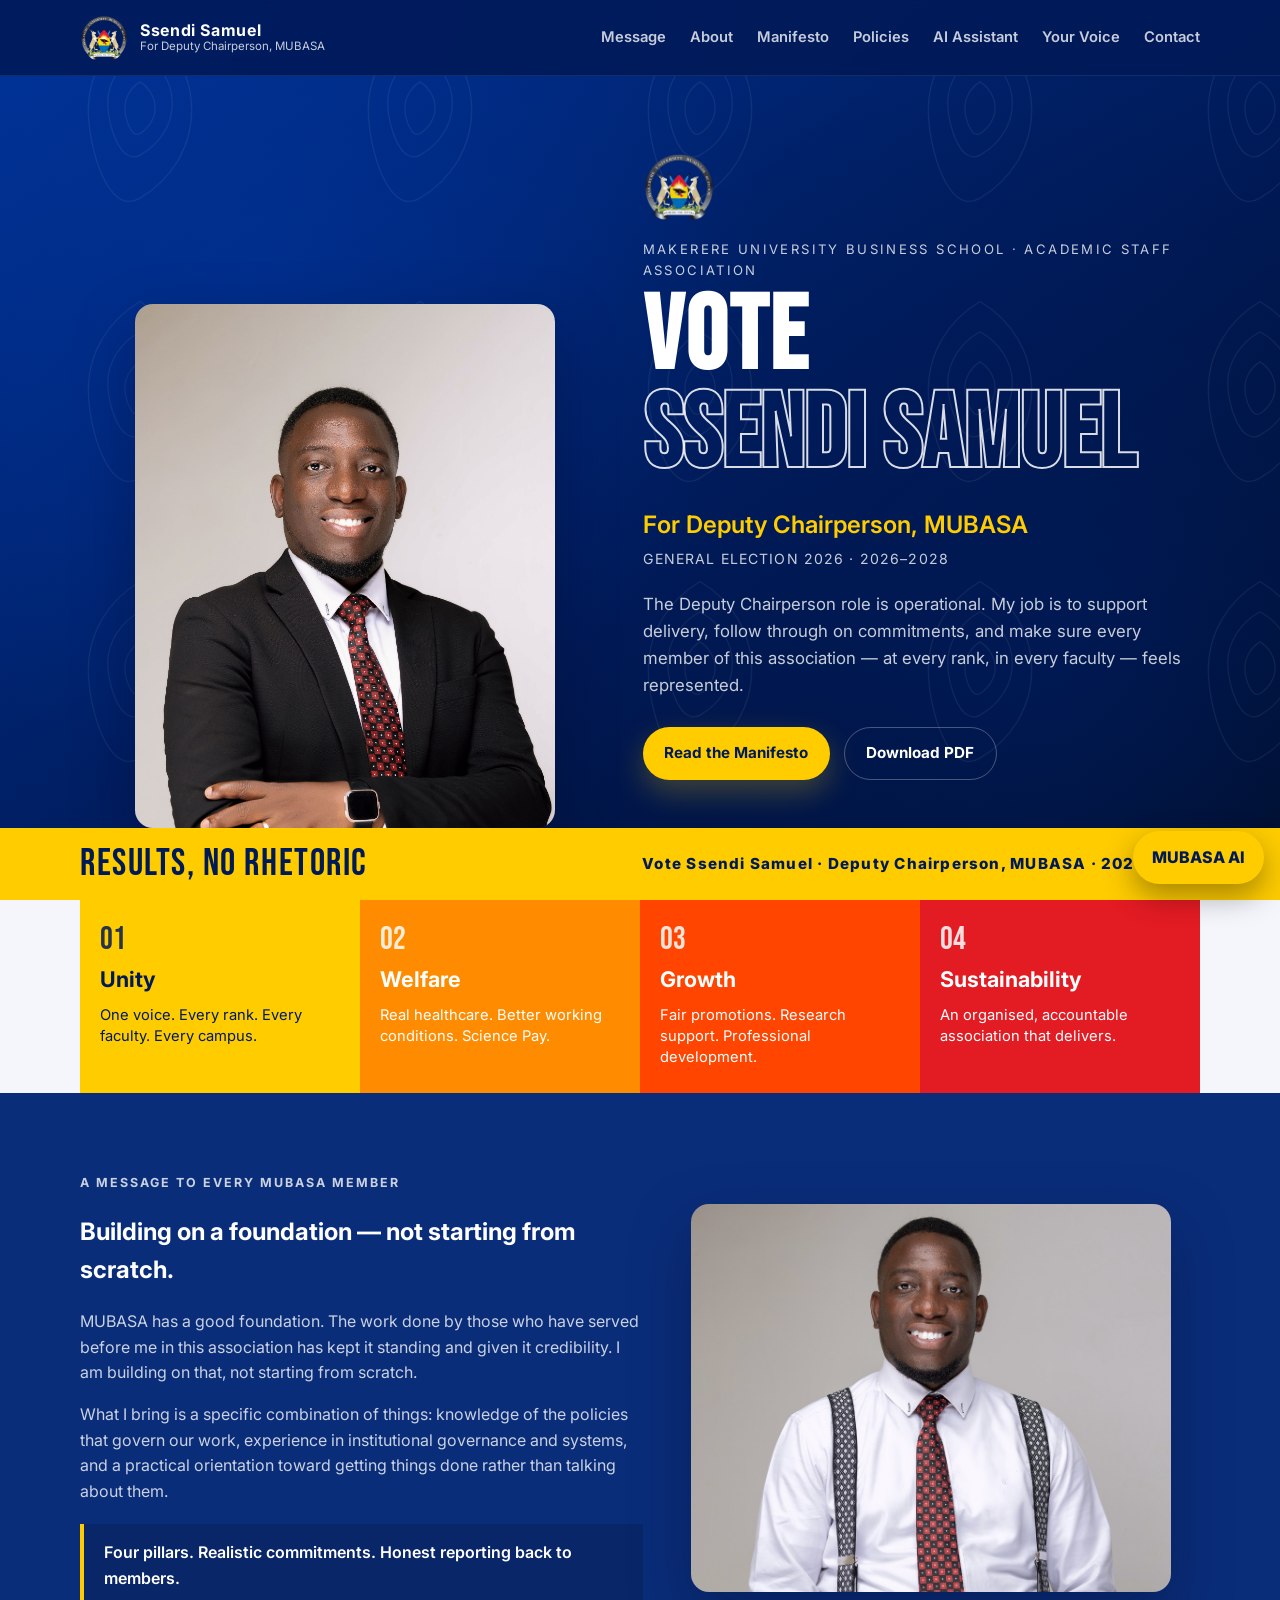
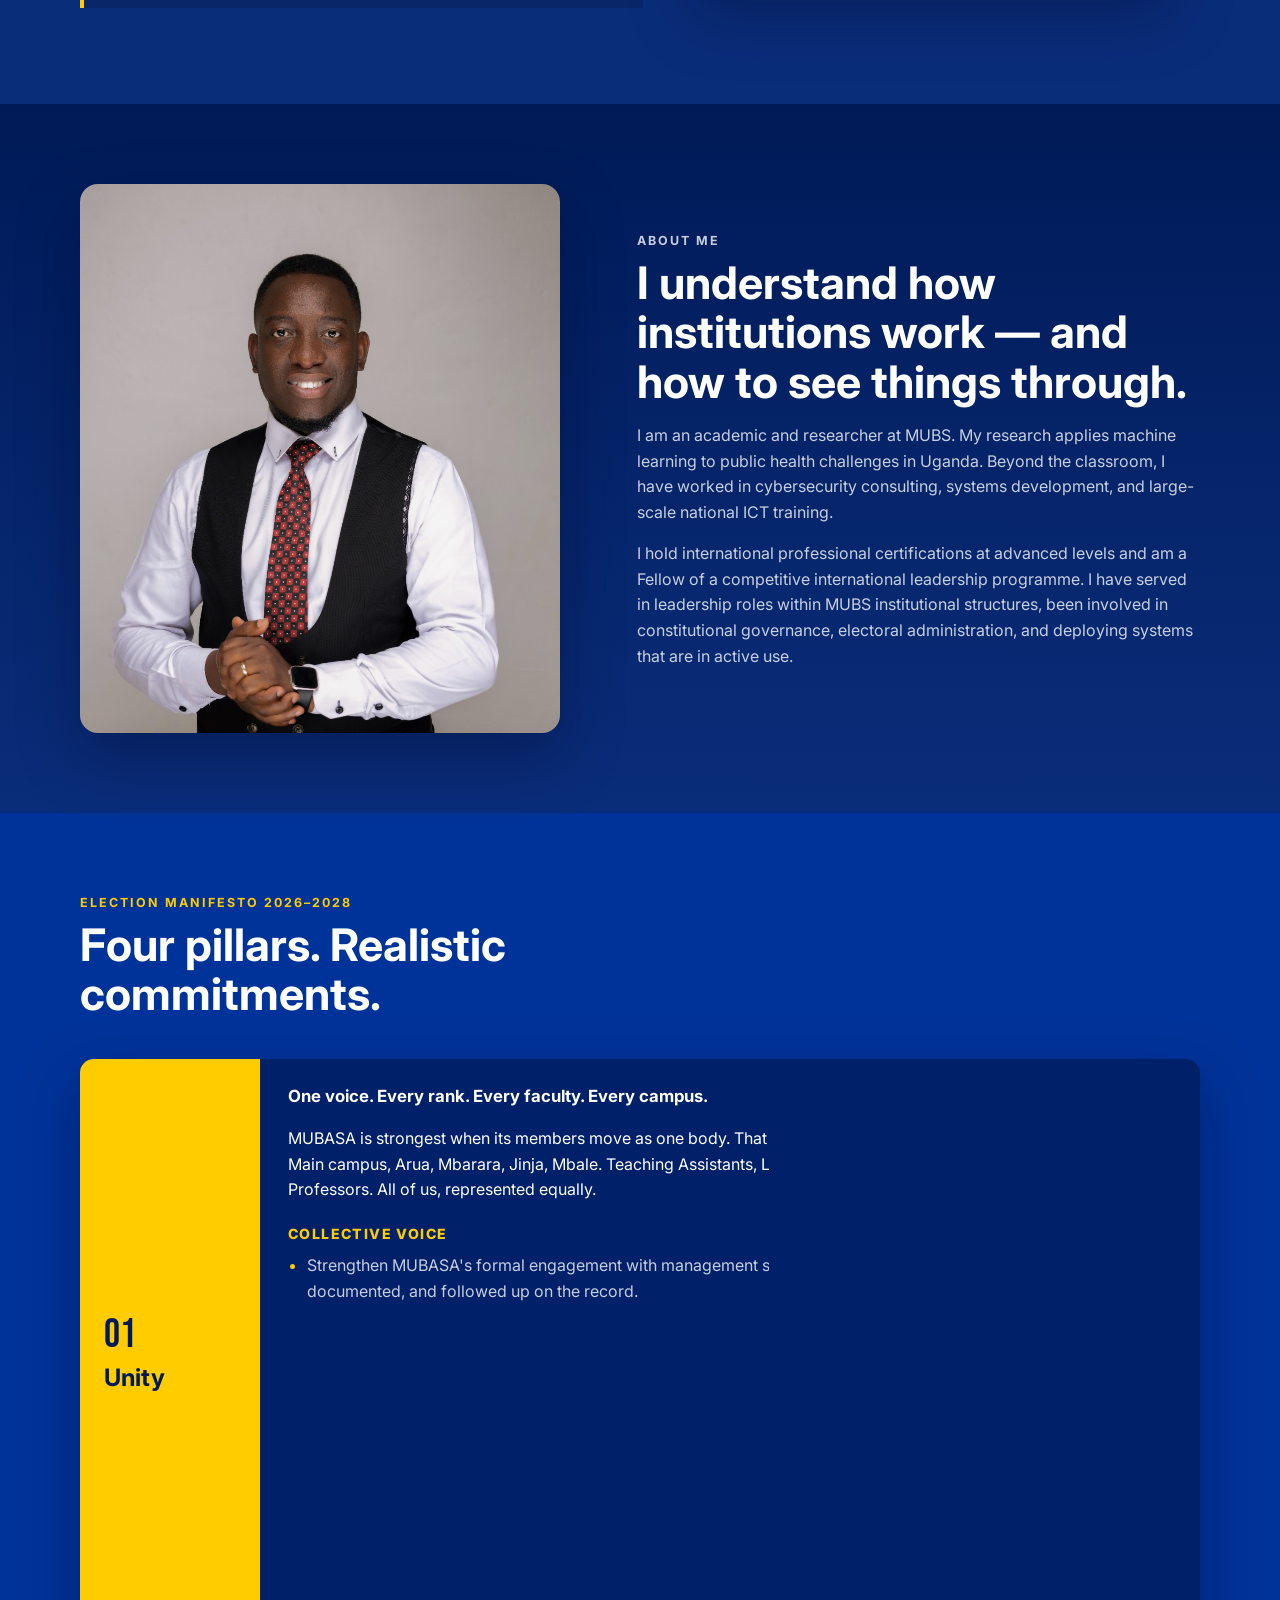
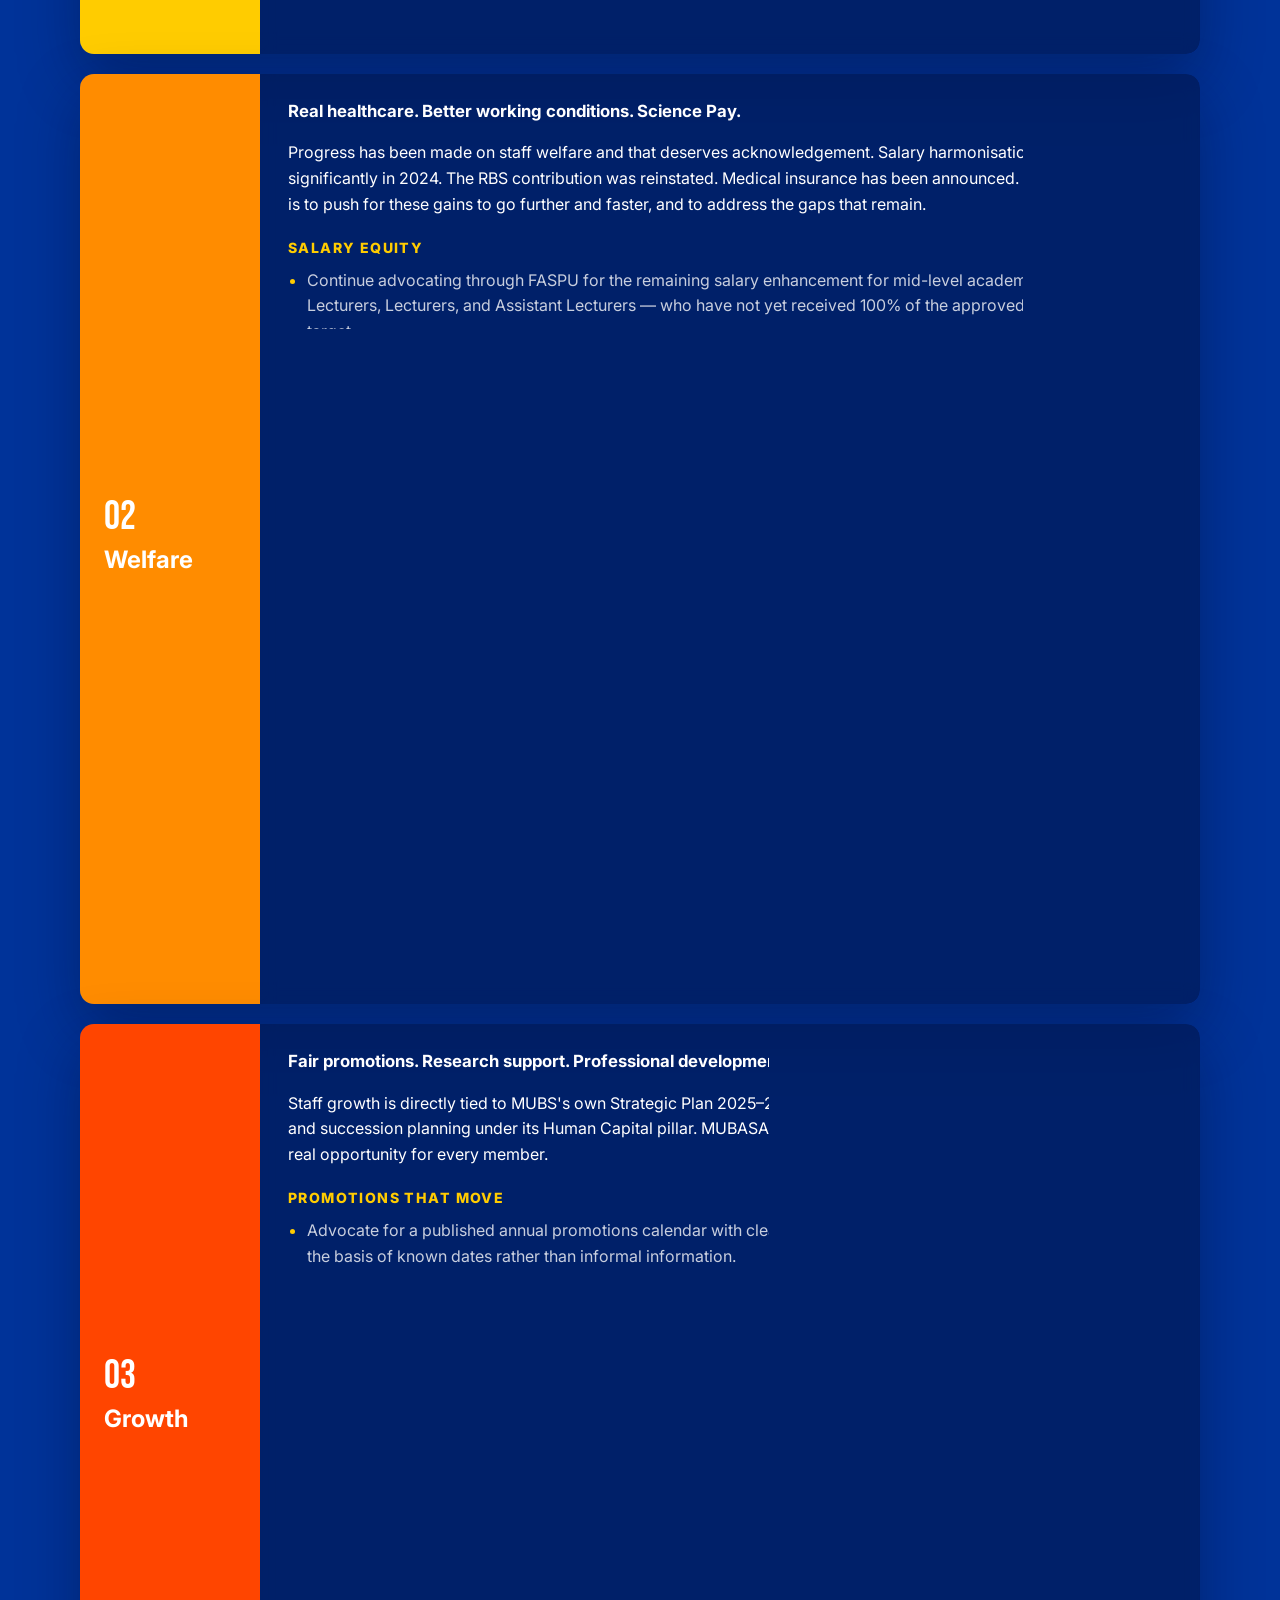
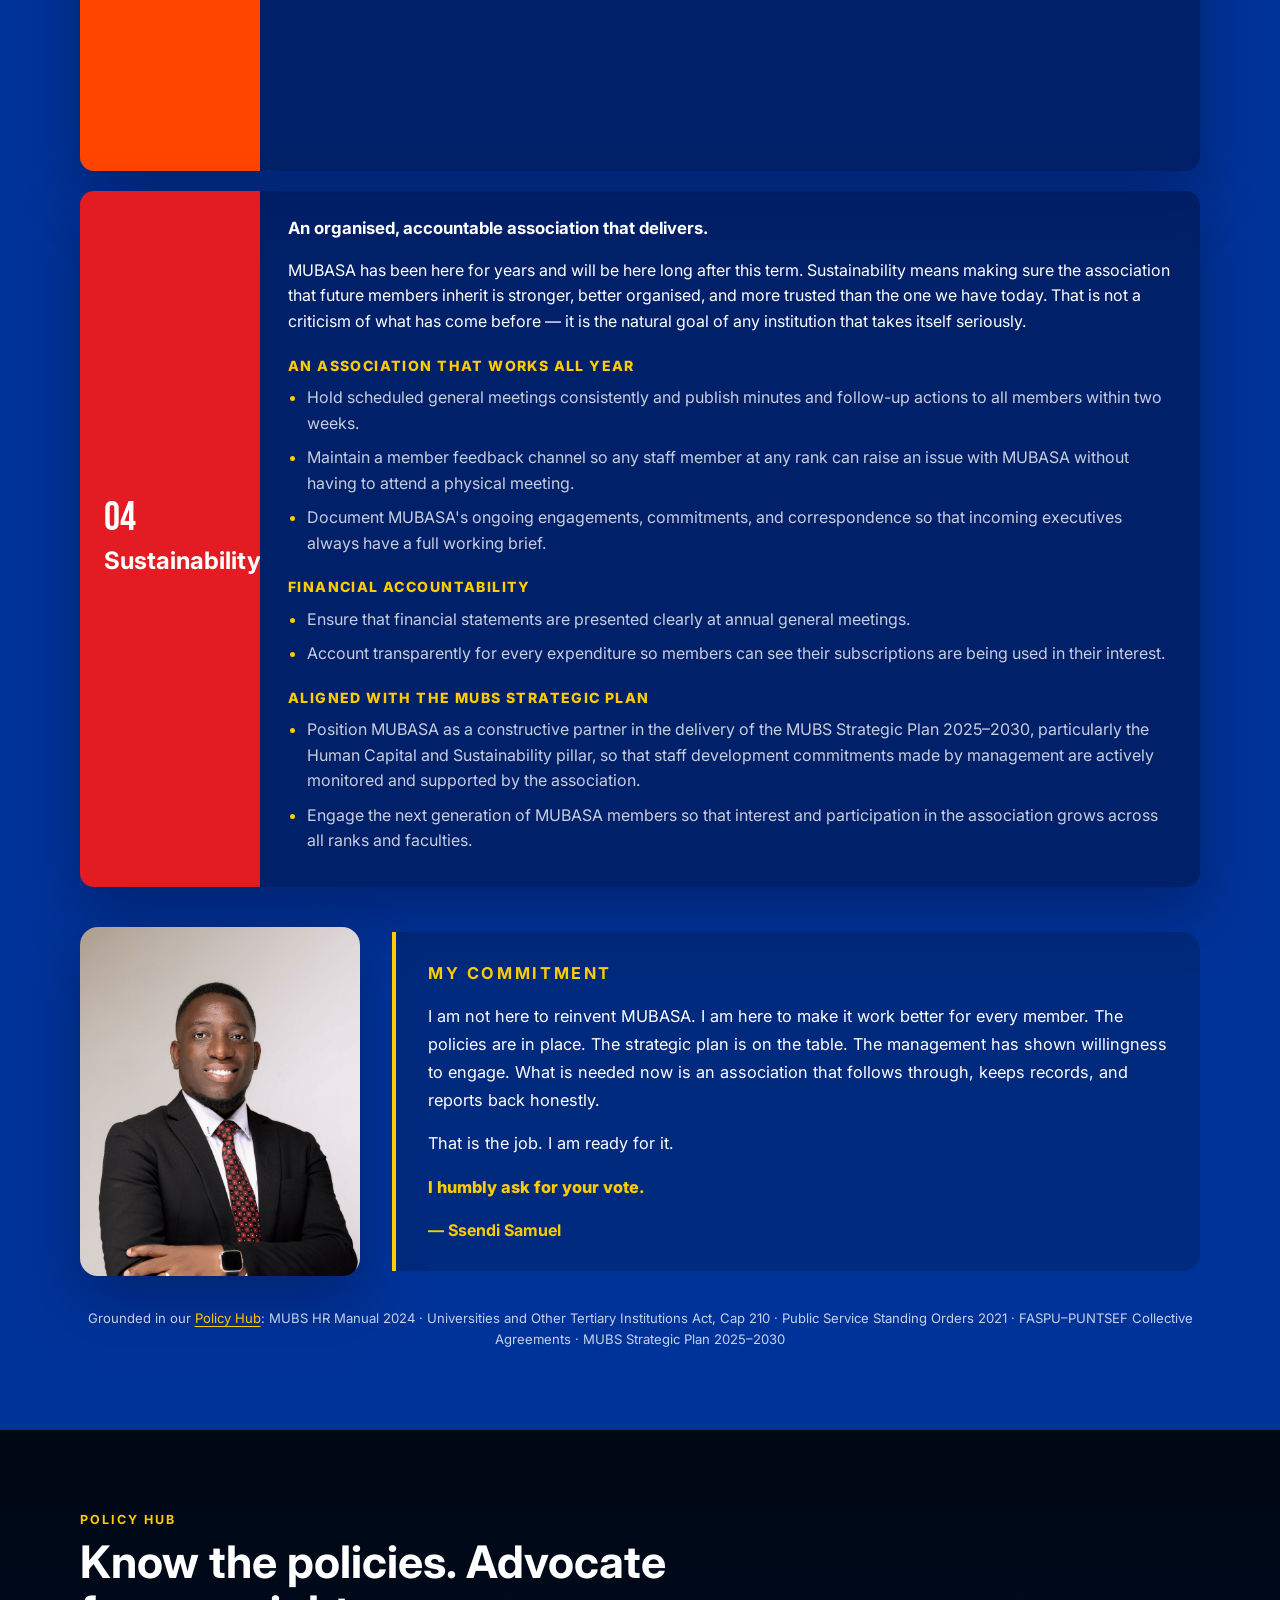
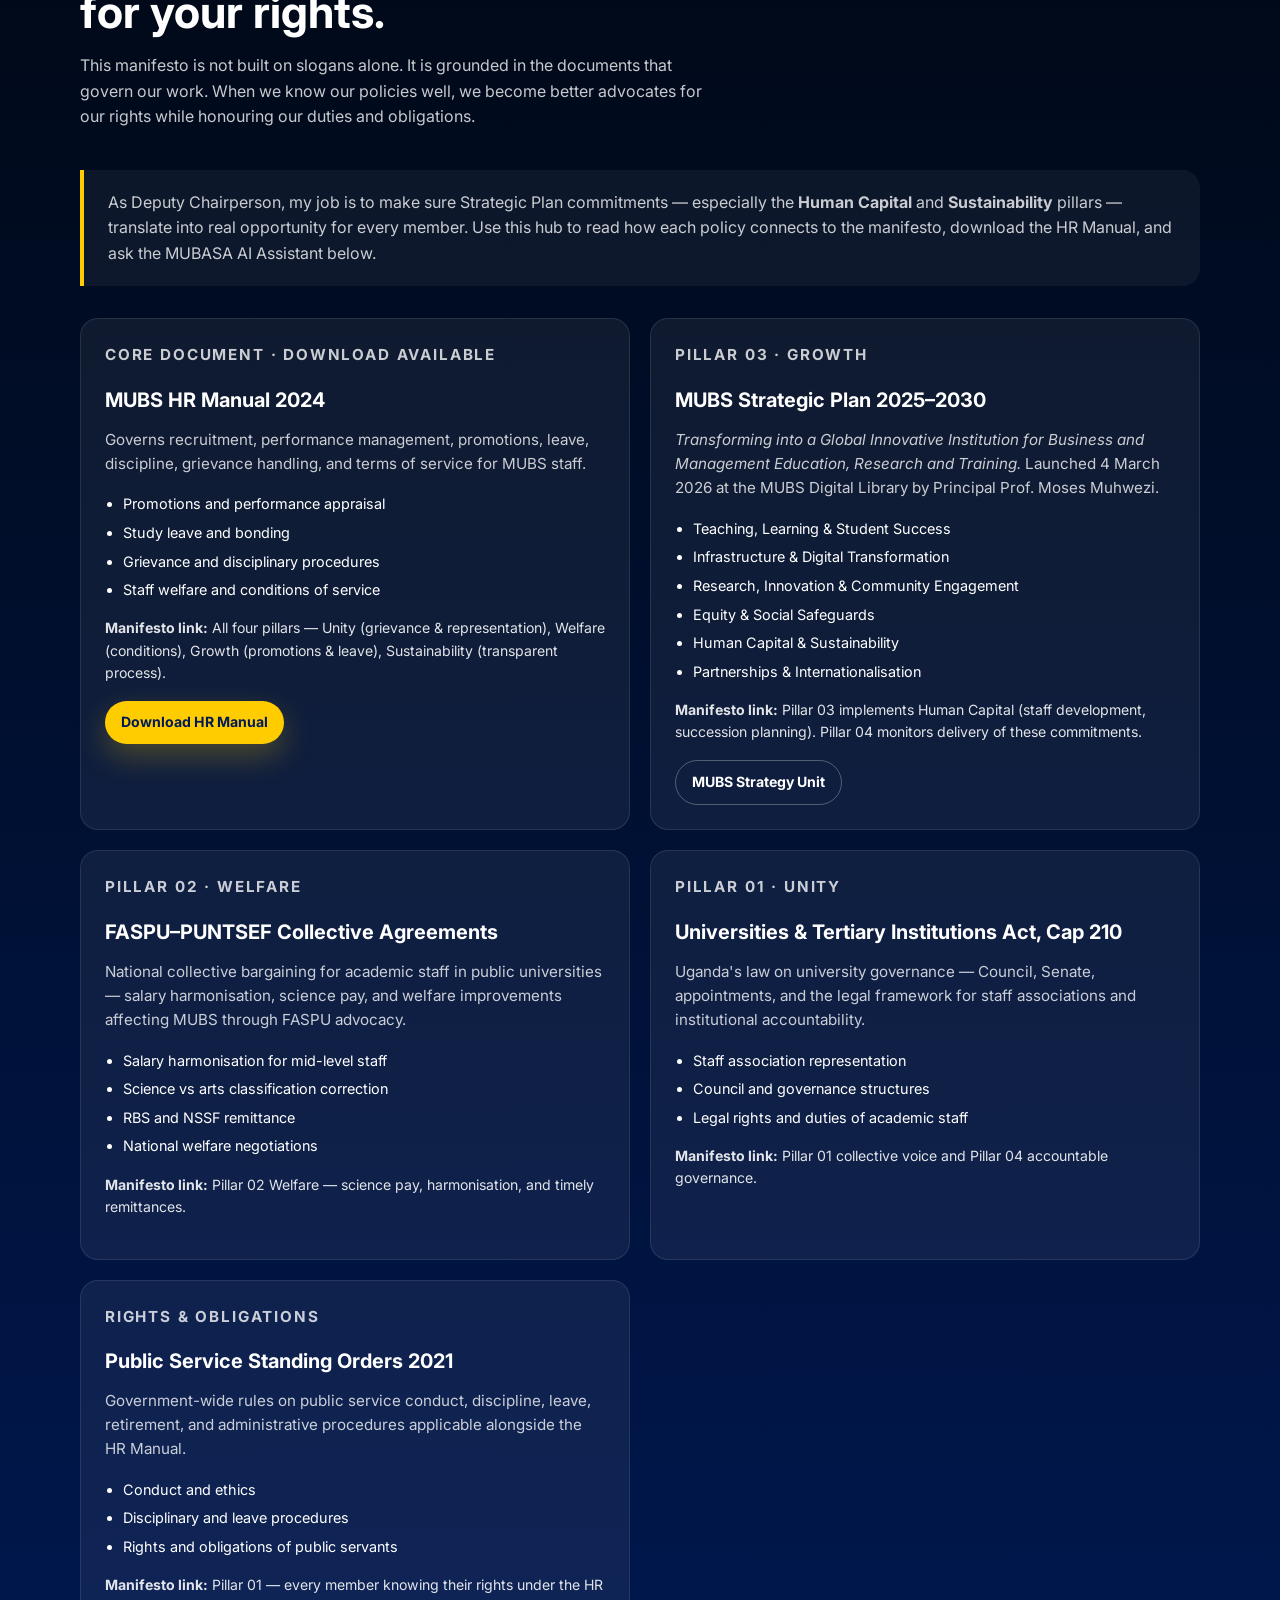
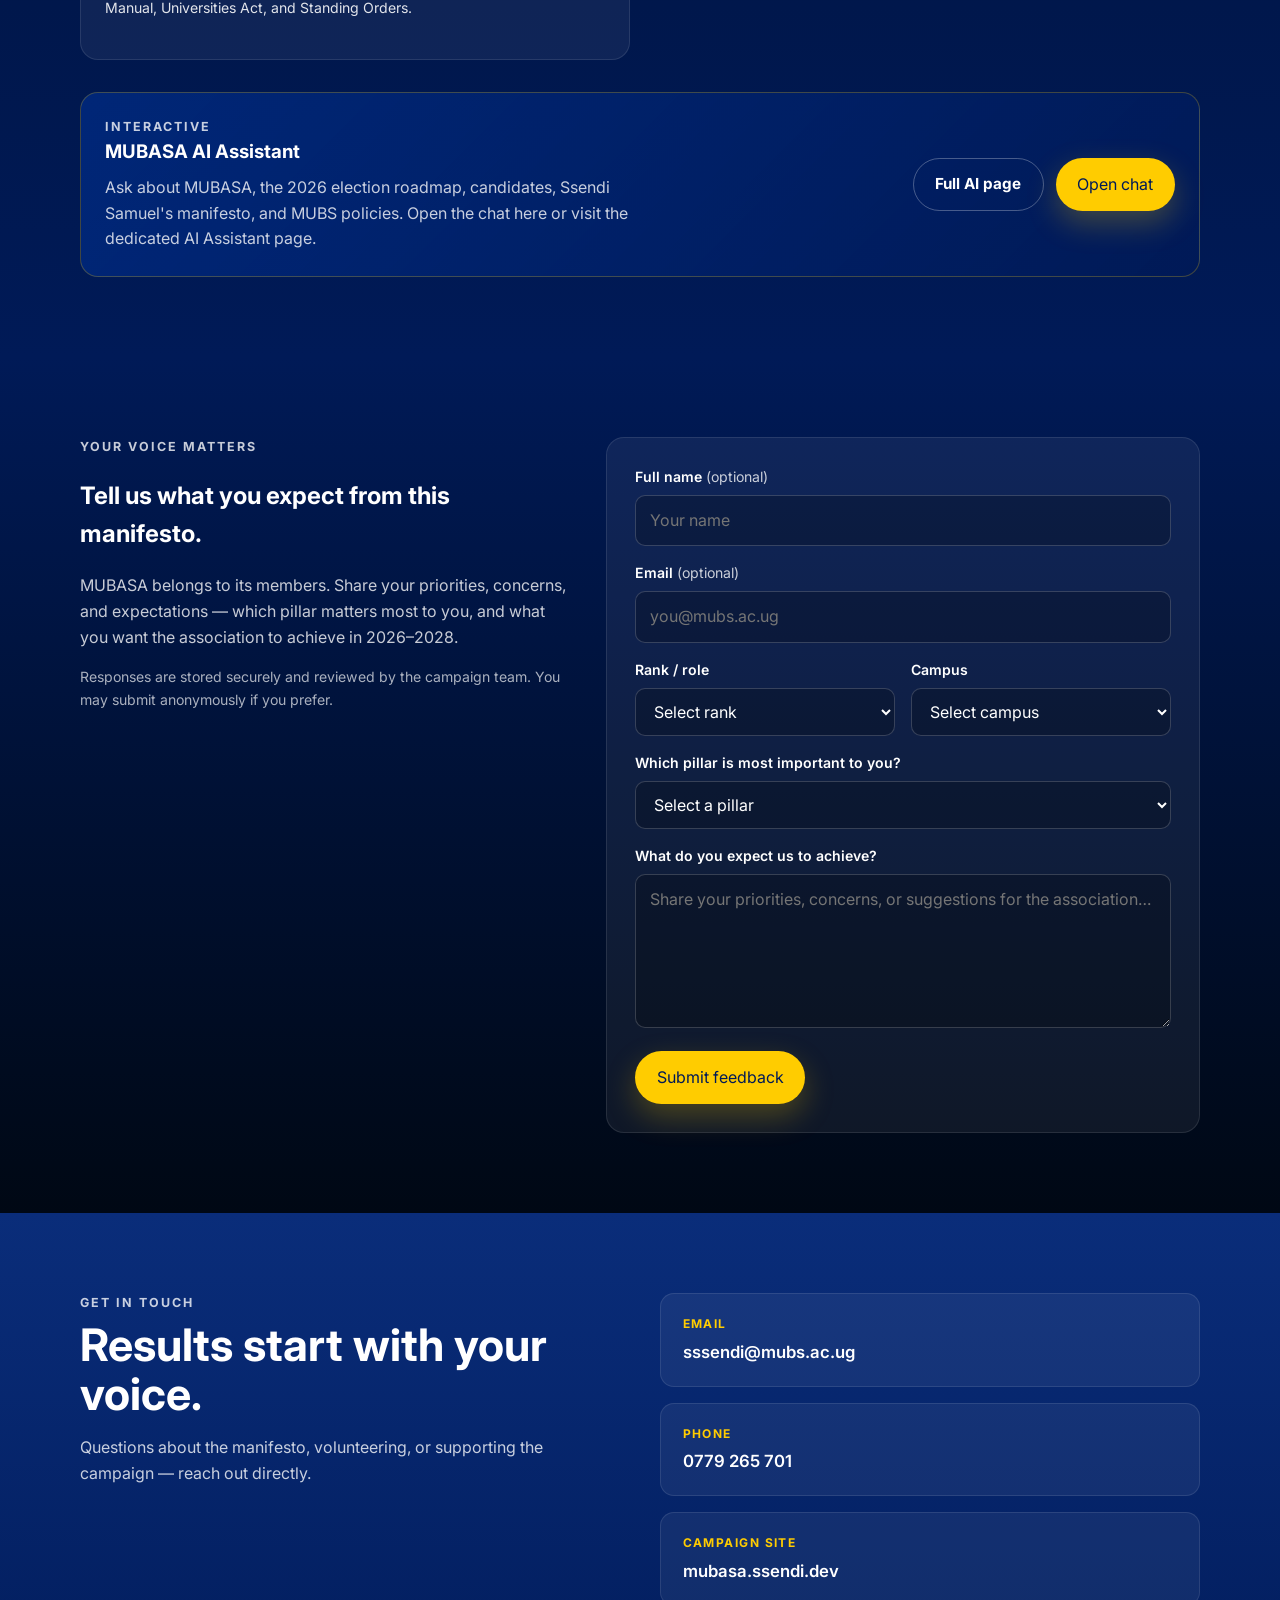
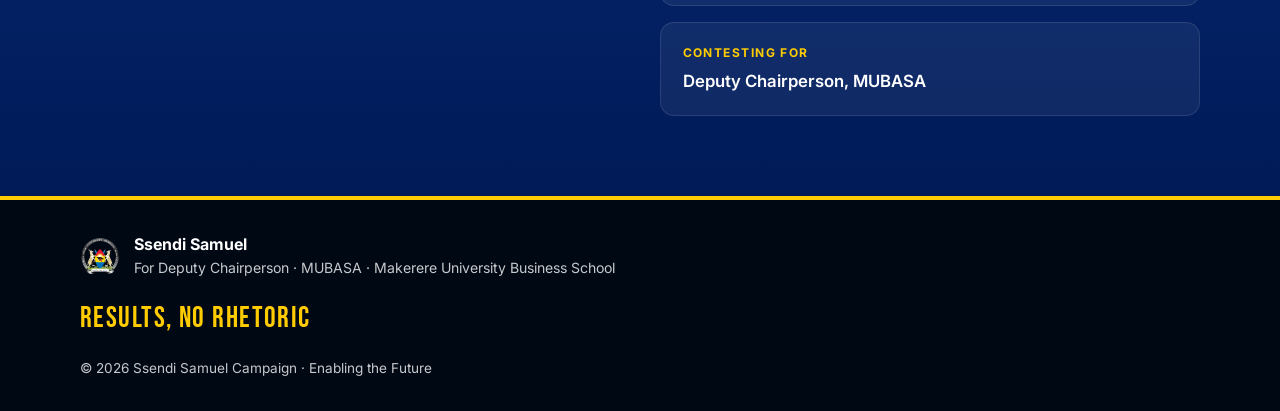
==== commit 9267008d: "Require factual HR Manual citations with section and table references. Improves chunk retrieval for " ====
--- a/index.html
+++ b/index.html
@@ -13,7 +13,7 @@
   <link rel="preconnect" href="https://fonts.gstatic.com" crossorigin>
   <link href="https://fonts.googleapis.com/css2?family=Bebas+Neue&family=Inter:wght@400;500;600;700;800&display=swap" rel="stylesheet">
   <link rel="icon" type="image/png" href="assets/images/mubs-logo.png">
-  <link rel="stylesheet" href="css/styles.css?v=20260619">
+  <link rel="stylesheet" href="css/styles.css?v=20260620">
 </head>
 <body>
   <a class="skip-link" href="#main">Skip to content</a>
@@ -514,7 +514,7 @@
     </div>
   </div>
 
-  <script src="js/main.js?v=20260619"></script>
-  <script src="js/policy-chat.js?v=20260619"></script>
+  <script src="js/main.js?v=20260620"></script>
+  <script src="js/policy-chat.js?v=20260620"></script>
 </body>
 </html>
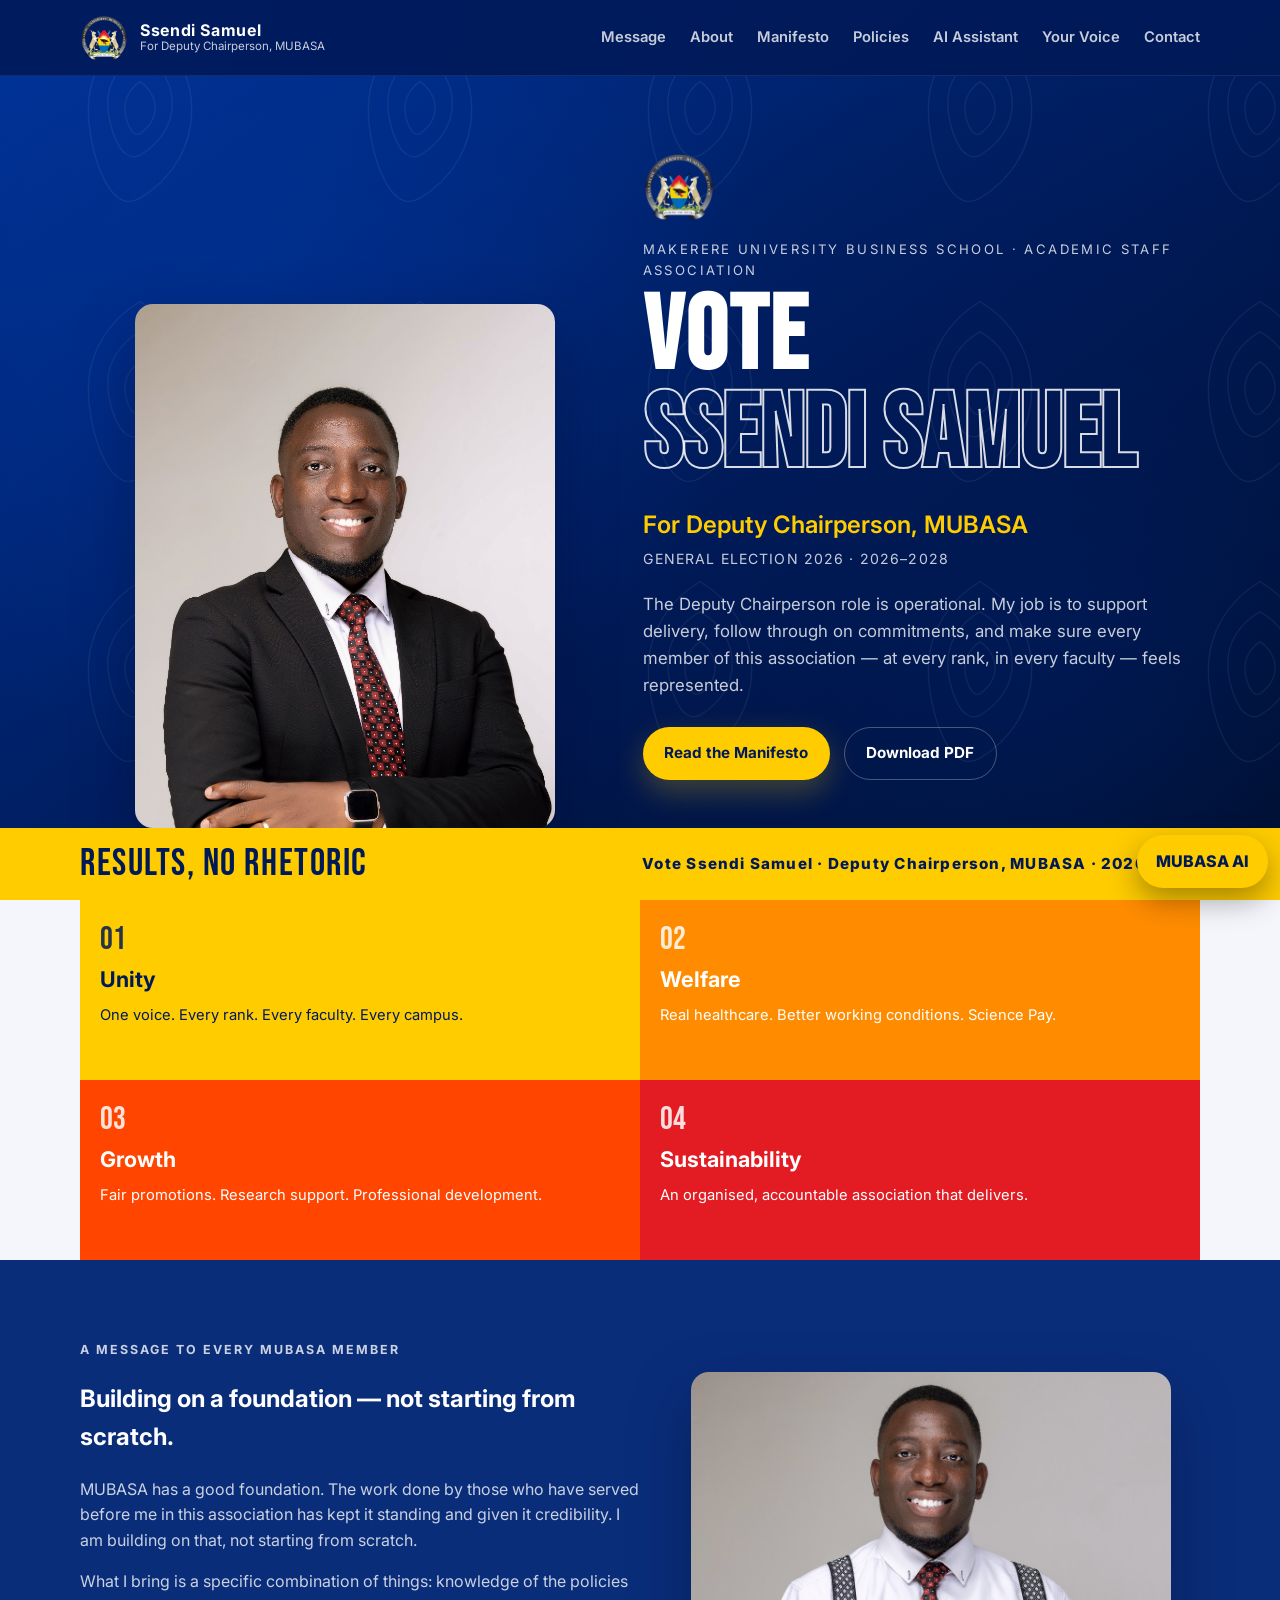
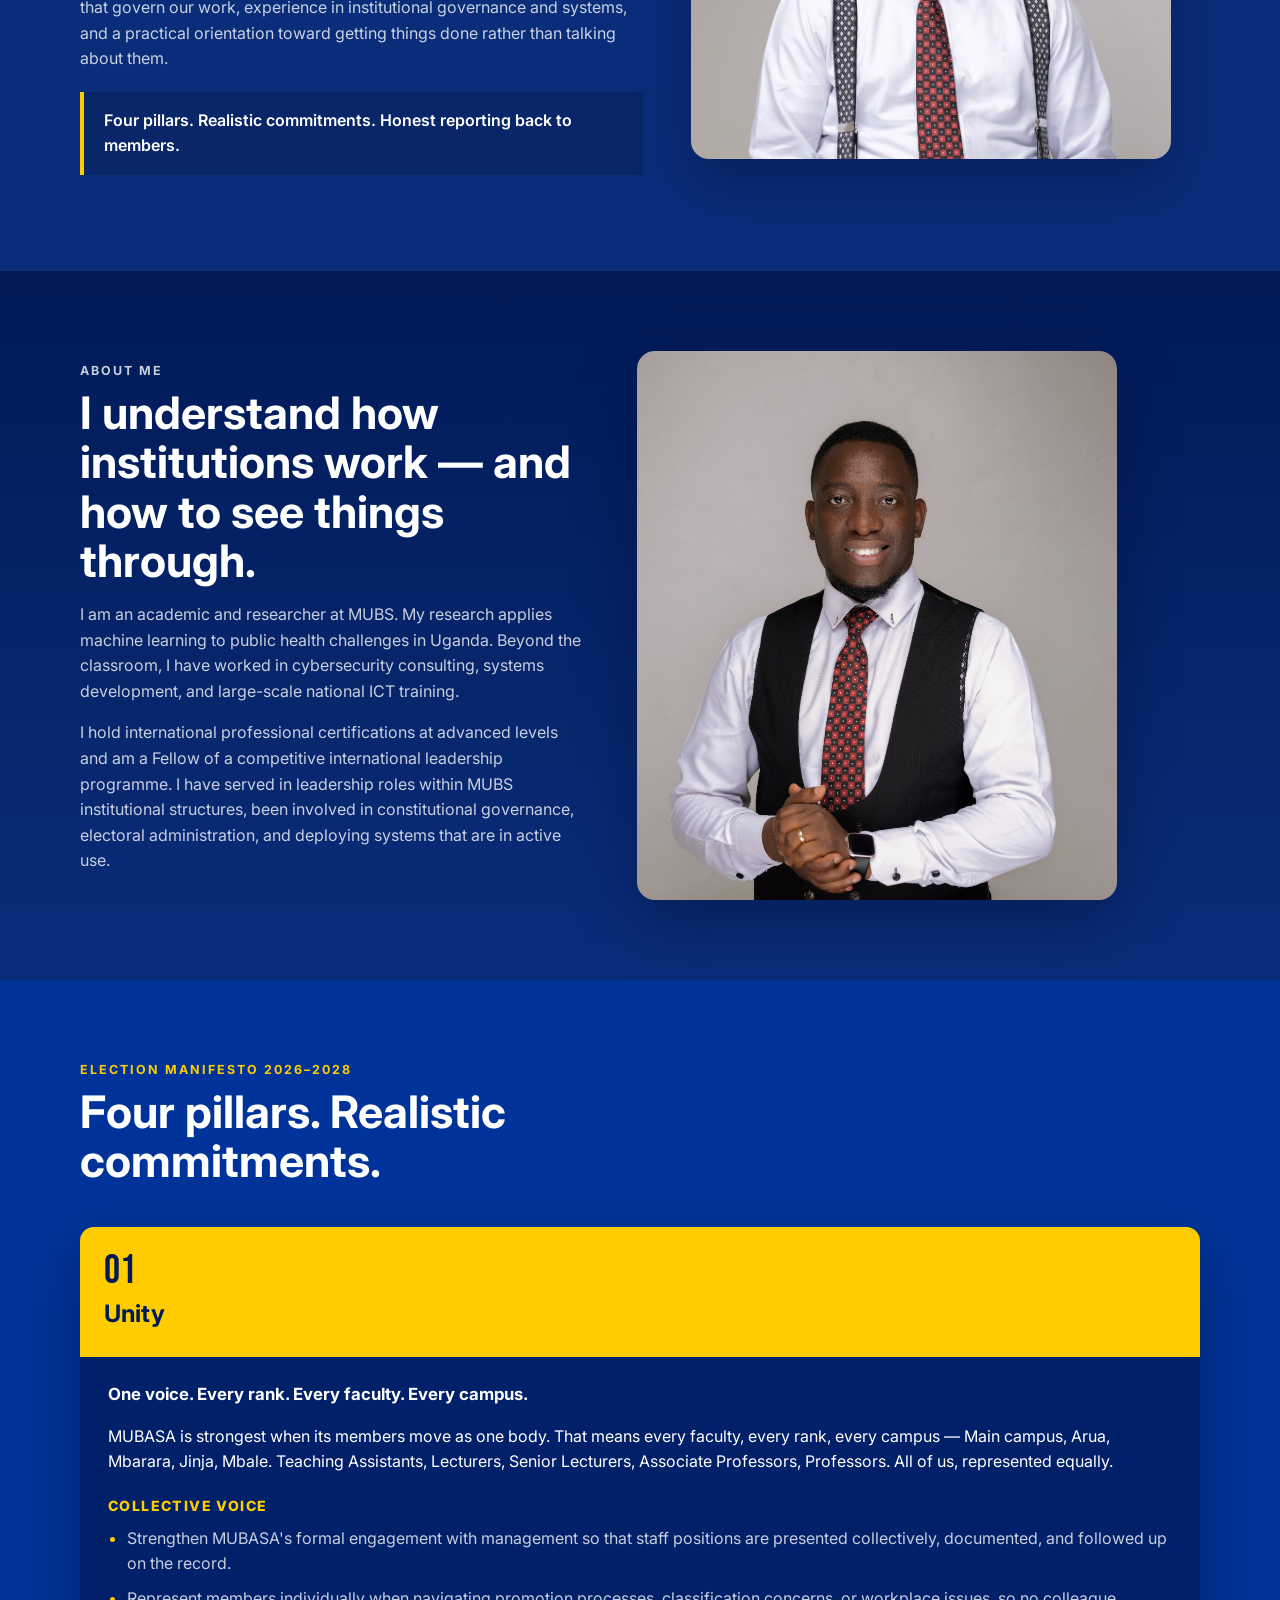
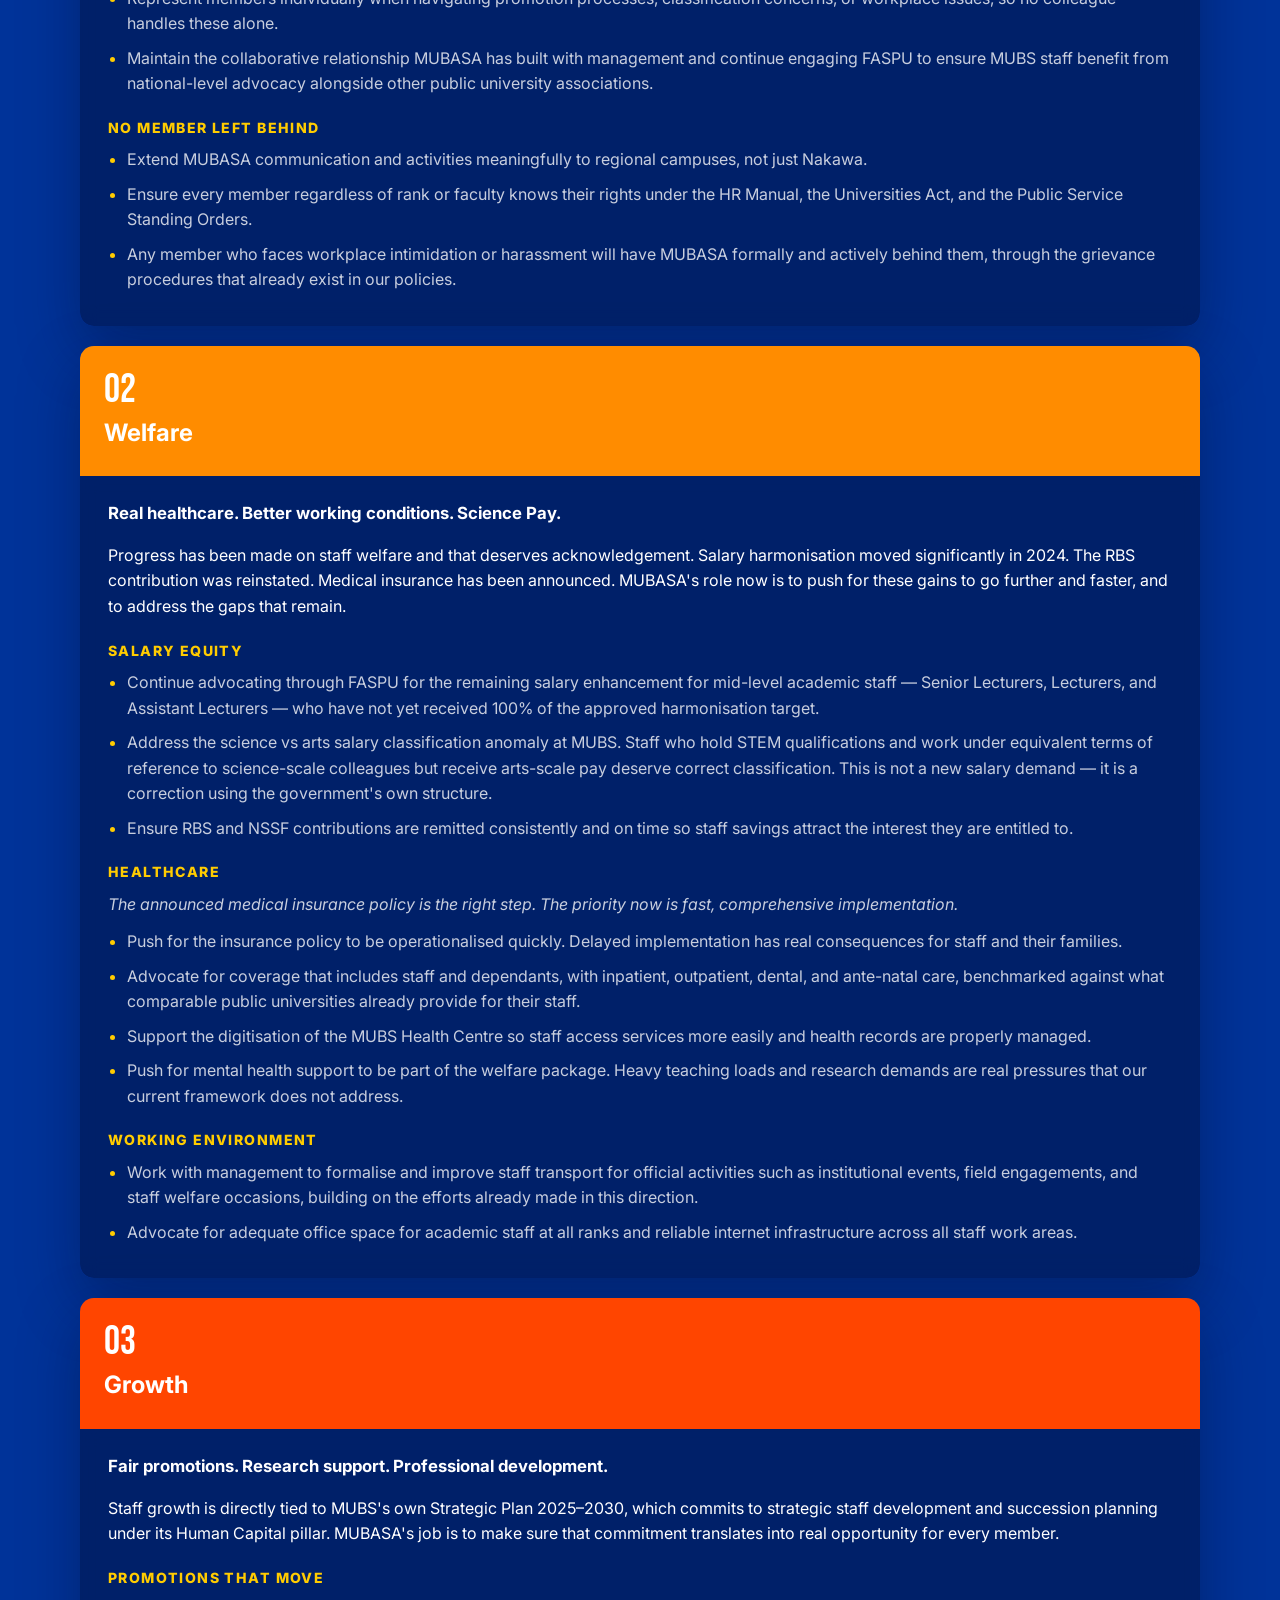
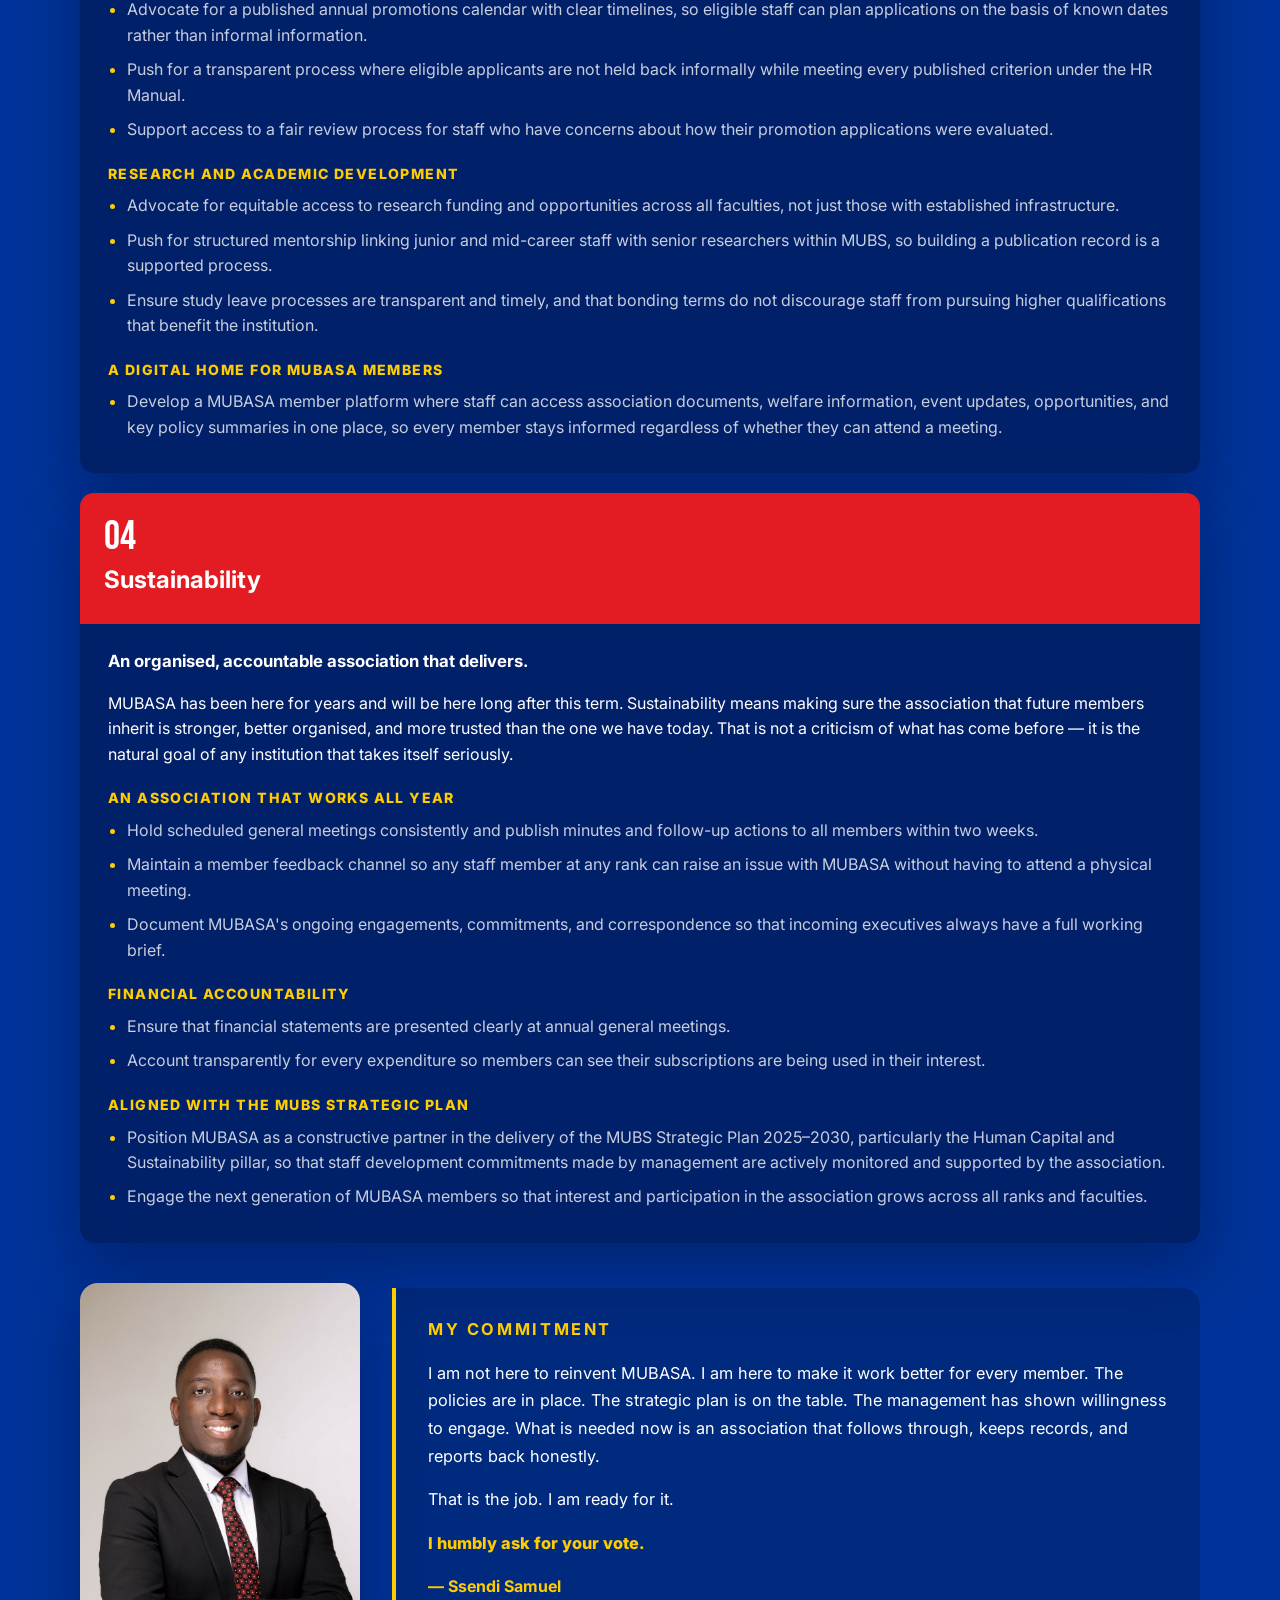
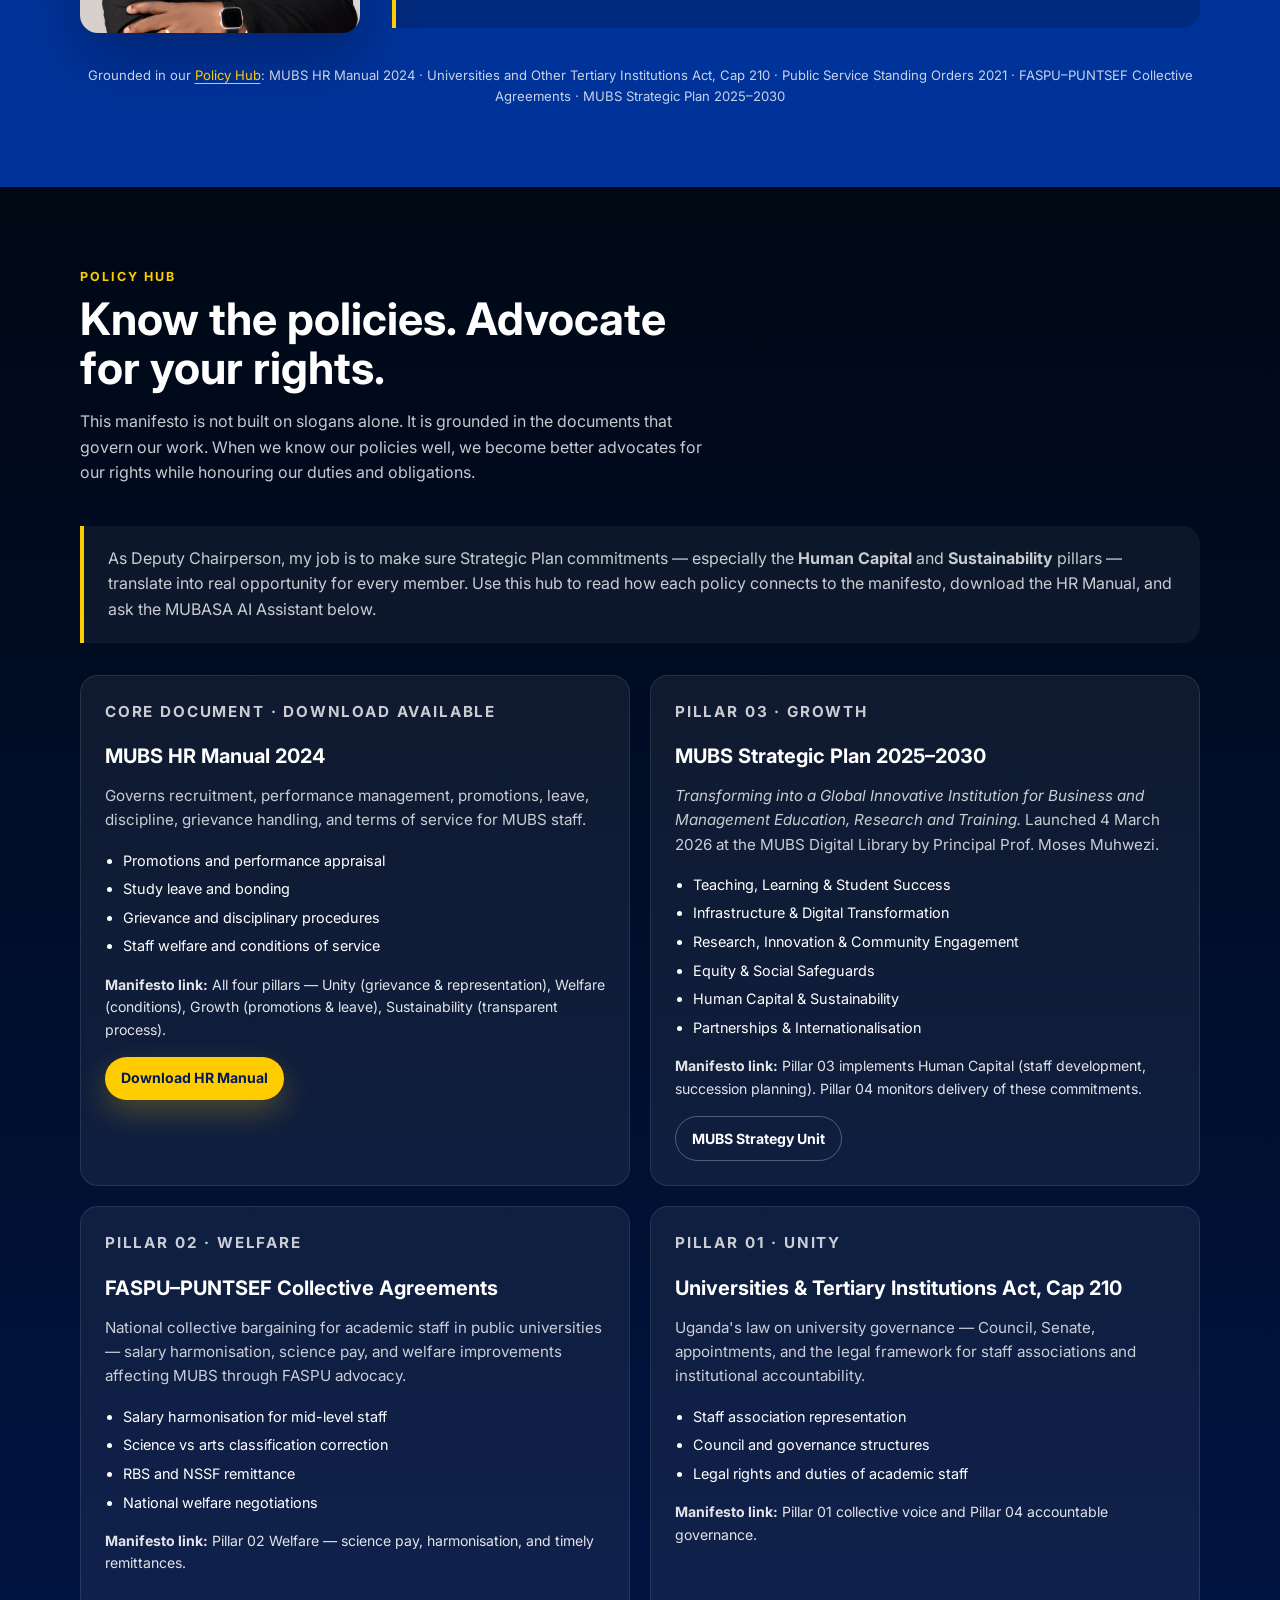
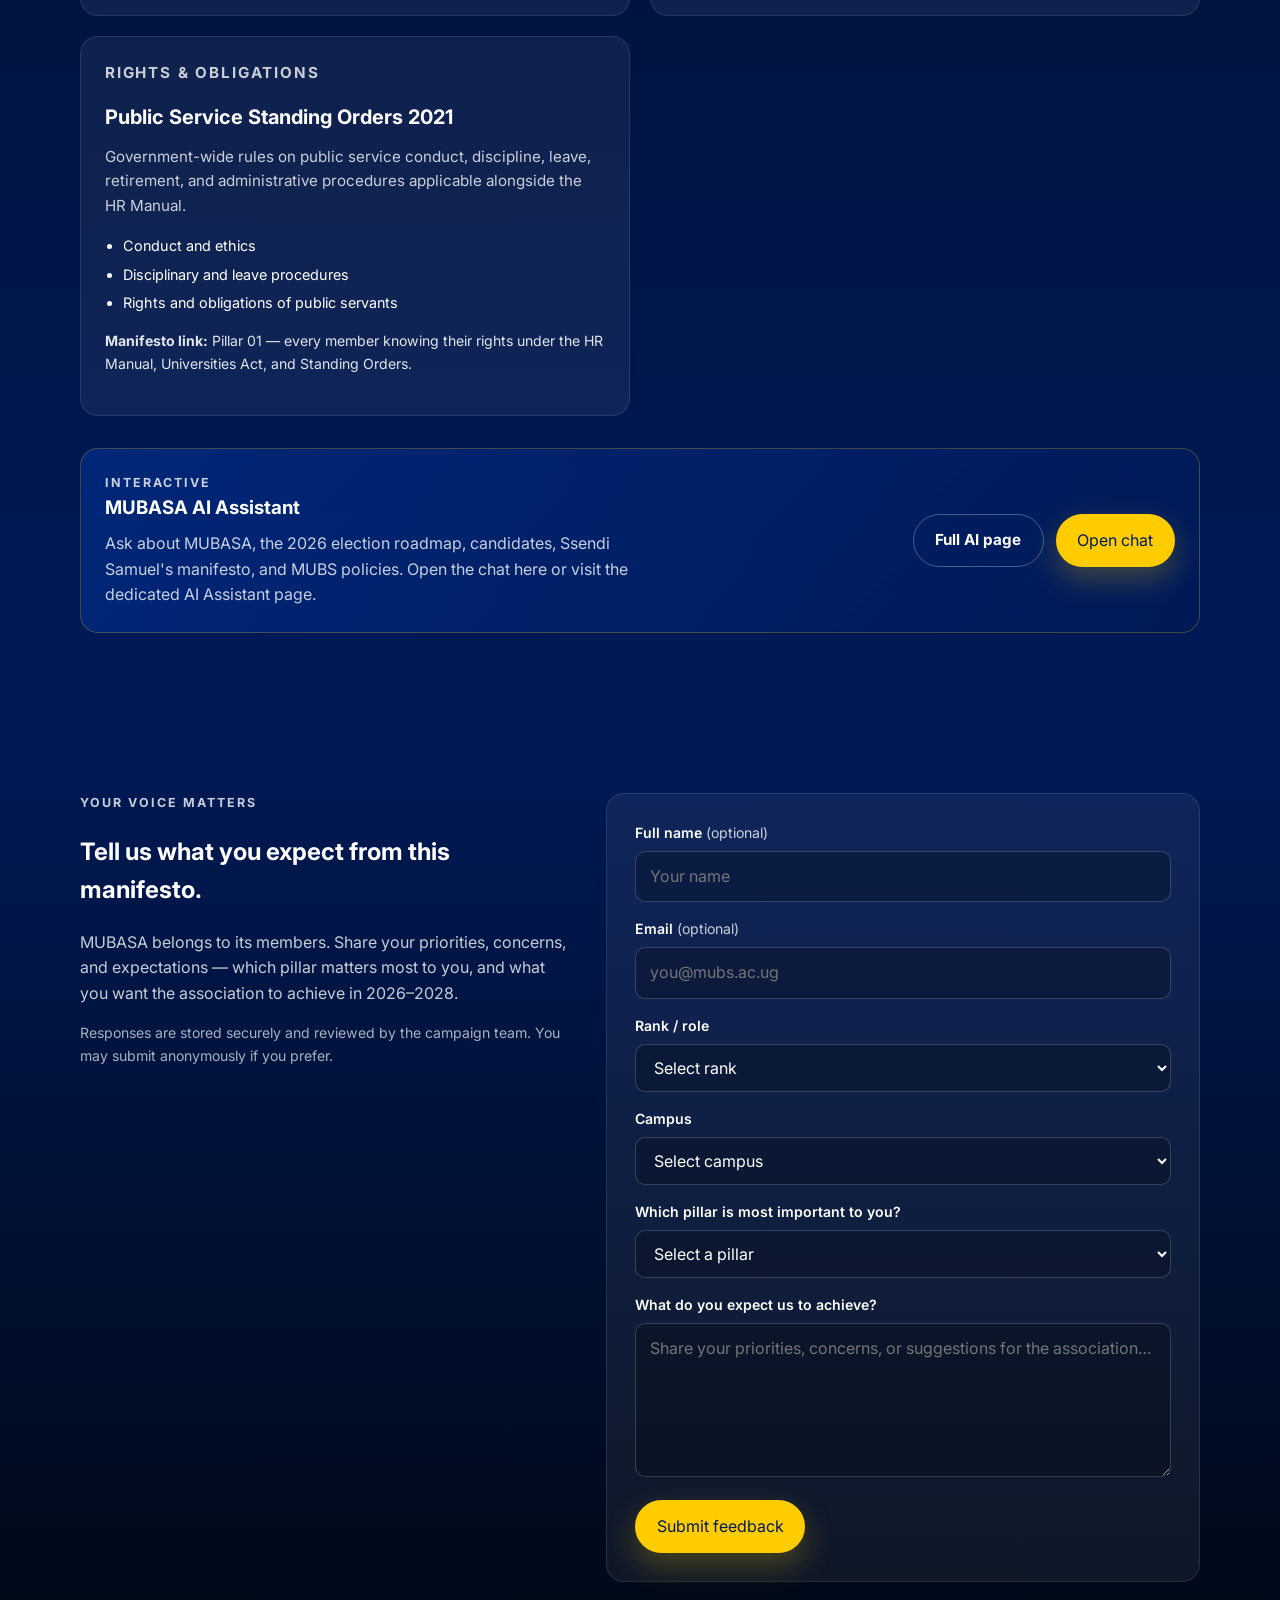
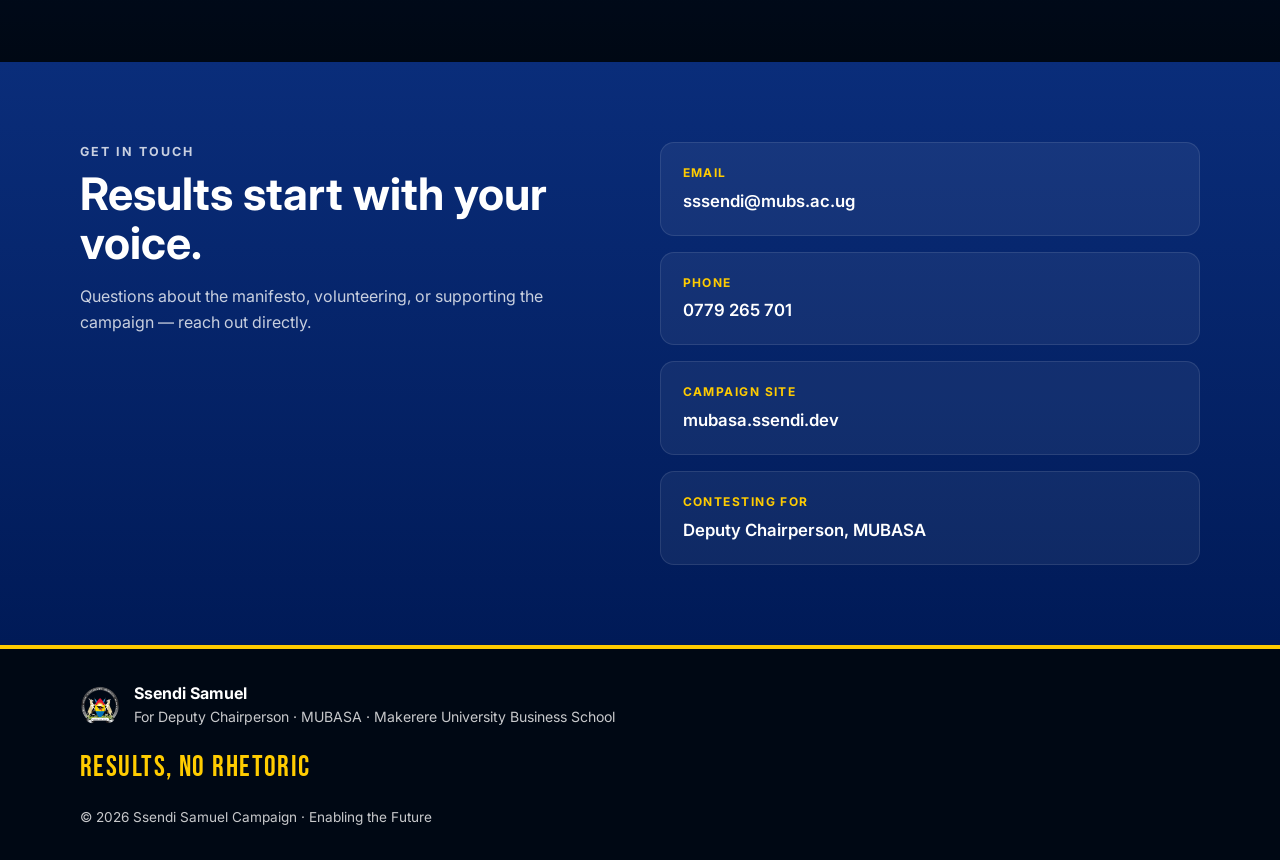
==== commit 17ca881e: "Fix mobile chat layout where suggestion chips hid messages. Hides post-reply chips on the AI page, k" ====
--- a/index.html
+++ b/index.html
@@ -13,7 +13,7 @@
   <link rel="preconnect" href="https://fonts.gstatic.com" crossorigin>
   <link href="https://fonts.googleapis.com/css2?family=Bebas+Neue&family=Inter:wght@400;500;600;700;800&display=swap" rel="stylesheet">
   <link rel="icon" type="image/png" href="assets/images/mubs-logo.png">
-  <link rel="stylesheet" href="css/styles.css?v=20260620">
+  <link rel="stylesheet" href="css/styles.css?v=20260621">
 </head>
 <body>
   <a class="skip-link" href="#main">Skip to content</a>
@@ -514,7 +514,7 @@
     </div>
   </div>
 
-  <script src="js/main.js?v=20260620"></script>
-  <script src="js/policy-chat.js?v=20260620"></script>
+  <script src="js/main.js?v=20260621"></script>
+  <script src="js/policy-chat.js?v=20260621"></script>
 </body>
 </html>
--- a/css/styles.css
+++ b/css/styles.css
@@ -856,7 +856,10 @@
   flex: 1;
   min-height: 0;
   overflow-y: auto;
+  overflow-x: hidden;
   scroll-behavior: smooth;
+  -webkit-overflow-scrolling: touch;
+  overscroll-behavior: contain;
 }
 
 .ai-chat-empty {
@@ -957,7 +960,7 @@
   display: flex;
   flex-direction: column;
   gap: 1rem;
-  padding: 1.25rem 1rem 1.5rem;
+  padding: 1rem 1rem 1.25rem;
   max-width: 760px;
   margin-inline: auto;
   min-height: min(100%, 1px);
@@ -986,13 +989,7 @@
 }
 
 .ai-chat-suggestions {
-  display: flex;
-  flex-wrap: wrap;
-  gap: 0.5rem;
-  justify-content: center;
-  padding: 0.5rem 1rem 0.75rem;
-  max-width: 760px;
-  margin-inline: auto;
+  display: none !important;
 }
 
 .ai-chat-chip {
@@ -1014,9 +1011,10 @@
 
 .ai-chat-composer {
   flex-shrink: 0;
-  padding: 0.75rem 1rem 1rem;
+  padding: 0.65rem 1rem max(0.85rem, env(safe-area-inset-bottom));
   border-top: 1px solid rgba(255, 255, 255, 0.08);
-  background: linear-gradient(180deg, transparent, rgba(0, 0, 0, 0.18));
+  background: rgba(11, 21, 56, 0.96);
+  backdrop-filter: blur(10px);
 }
 
 .ai-chat-composer-inner {
@@ -1272,6 +1270,13 @@
   gap: 0.45rem;
   padding: 0 0.75rem 0.5rem;
   overflow-x: auto;
+  overflow-y: hidden;
+  flex-wrap: nowrap;
+  scrollbar-width: none;
+}
+
+.policy-chat-suggestions::-webkit-scrollbar {
+  display: none;
 }
 
 .chat-suggestion {
@@ -1497,7 +1502,29 @@
     padding-top: 1.25rem;
   }
 
-  .policy-chat-widget {
+  .ai-chat-disclaimer {
+    display: none;
+  }
+
+  .ai-chat-thread .chat-msg-page {
+    max-width: 92%;
+    font-size: 0.92rem;
+  }
+
+  .policy-chat-messages {
+    padding-bottom: 0.5rem;
+  }
+
+  .policy-chat-suggestions {
+    padding-bottom: 0.35rem;
+  }
+
+  .chat-suggestion {
+    max-width: 85vw;
+    white-space: normal;
+    text-align: left;
+    line-height: 1.35;
+  }
     right: 0;
     bottom: 0;
     left: 0;
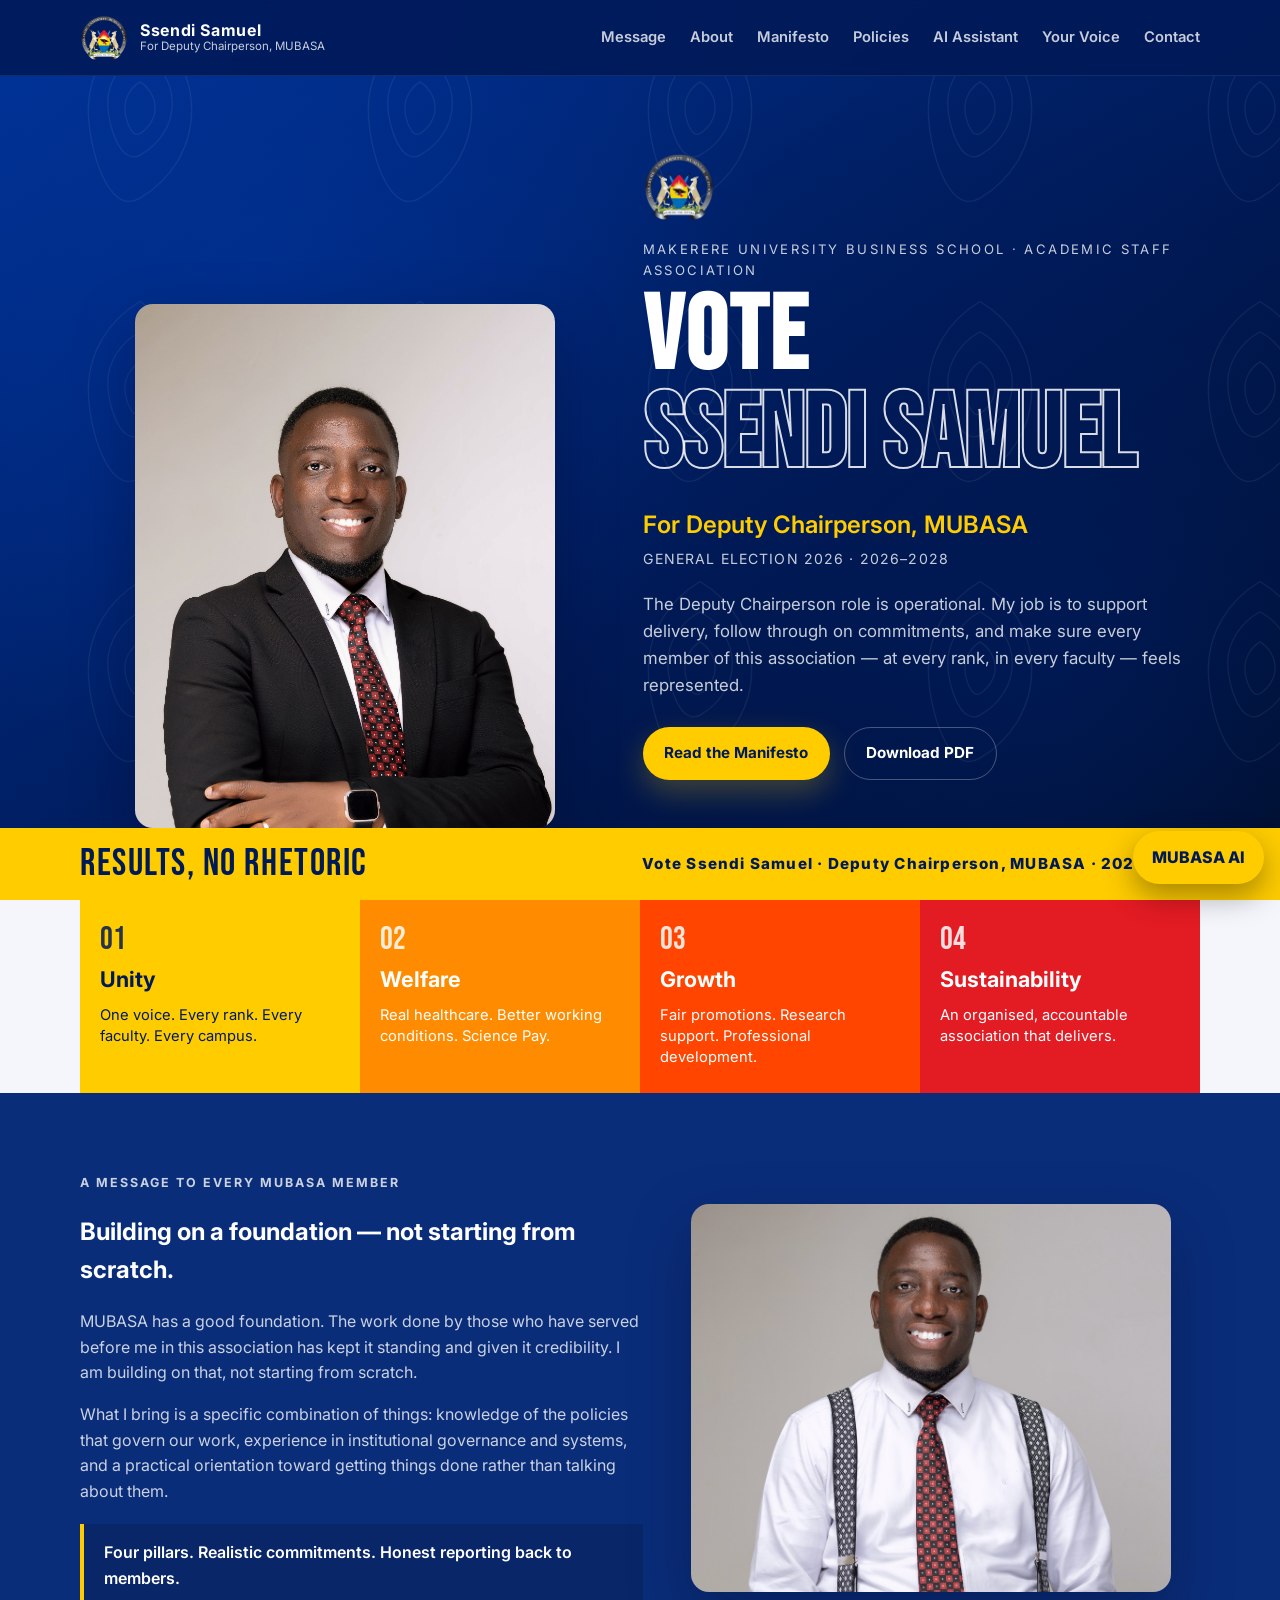
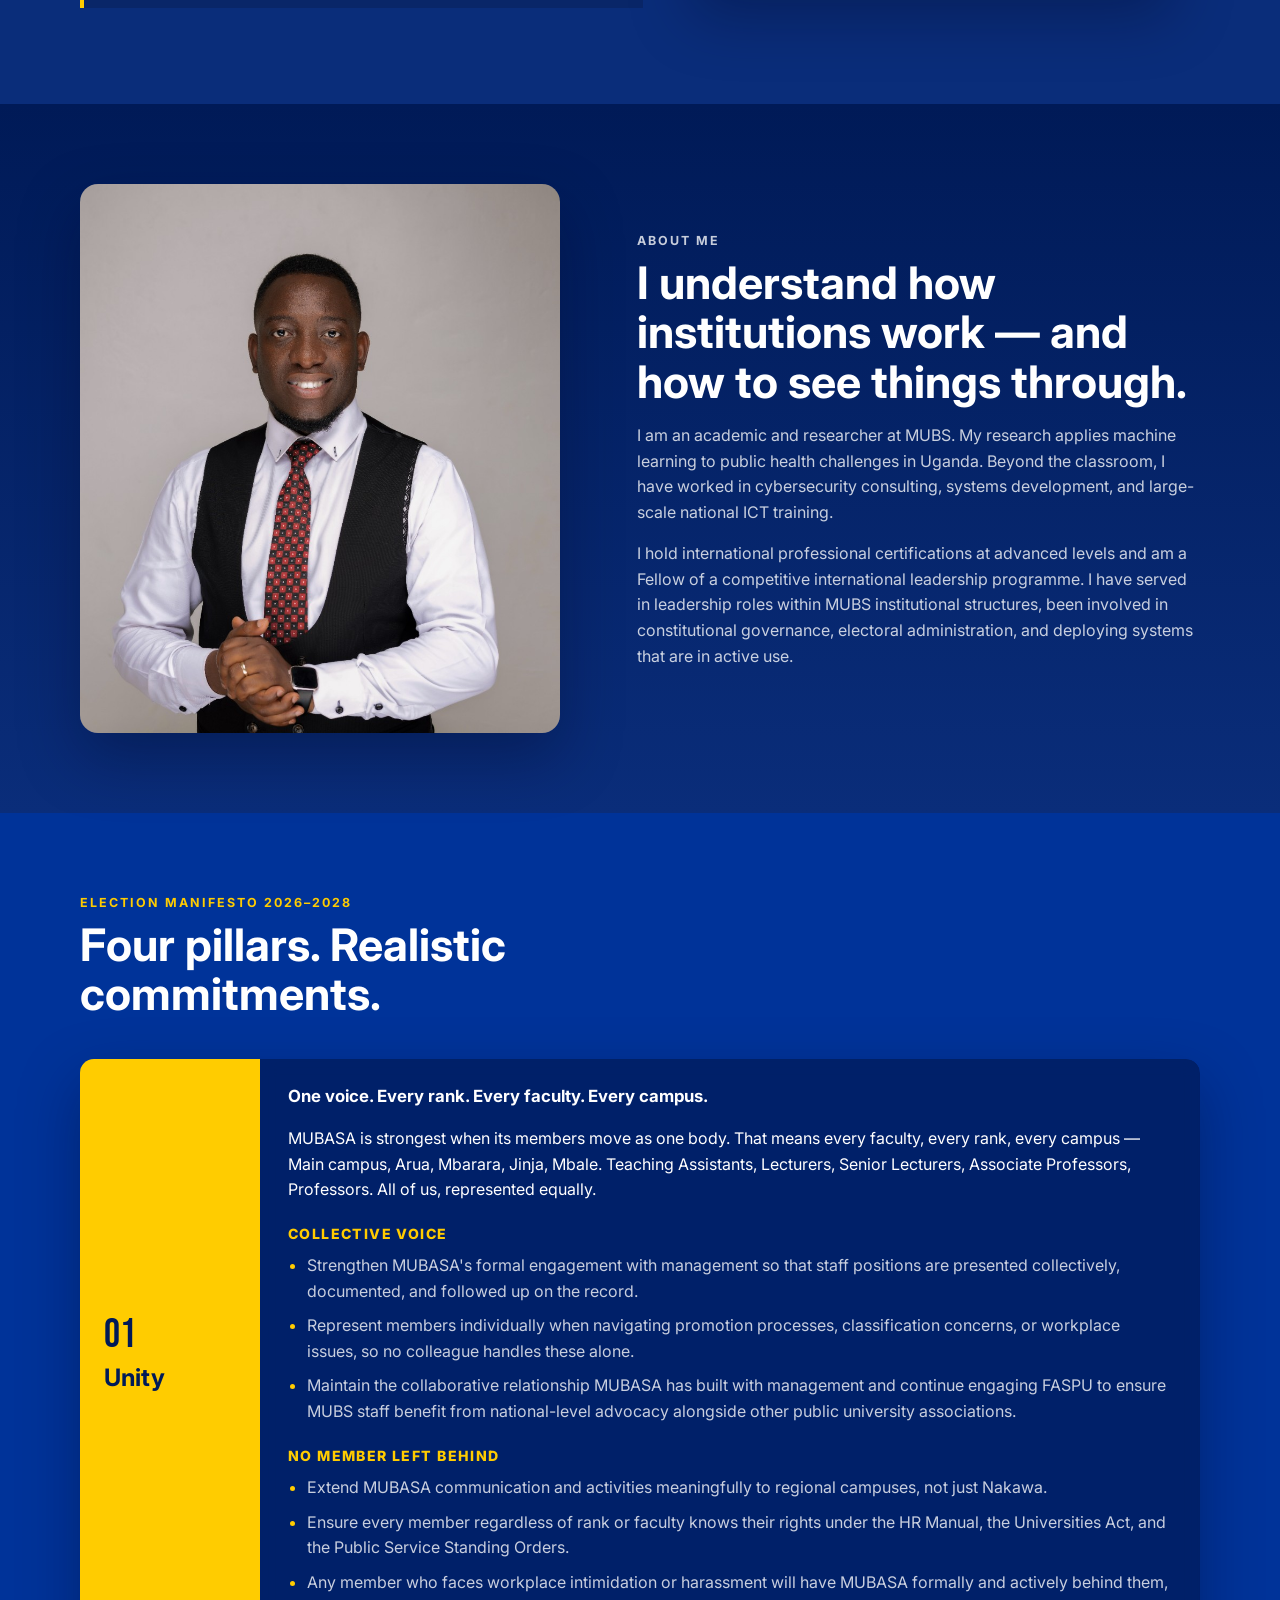
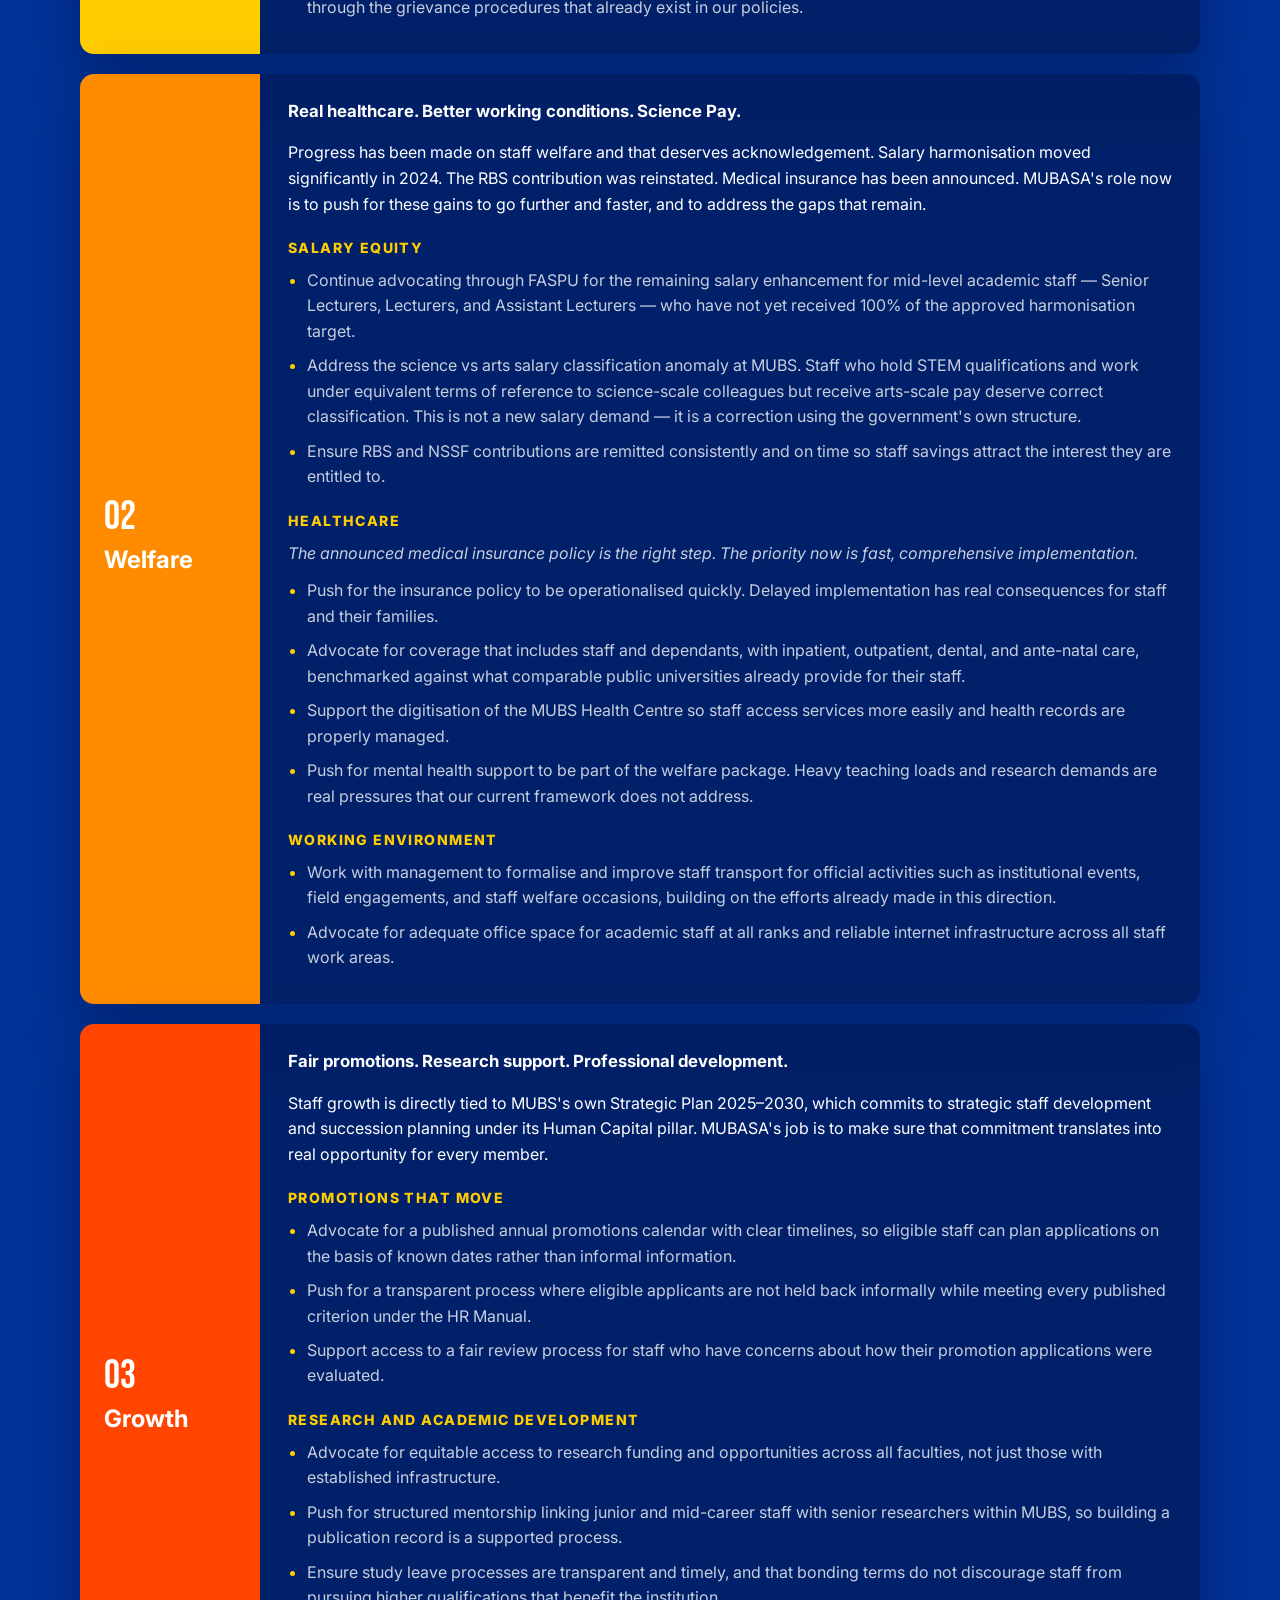
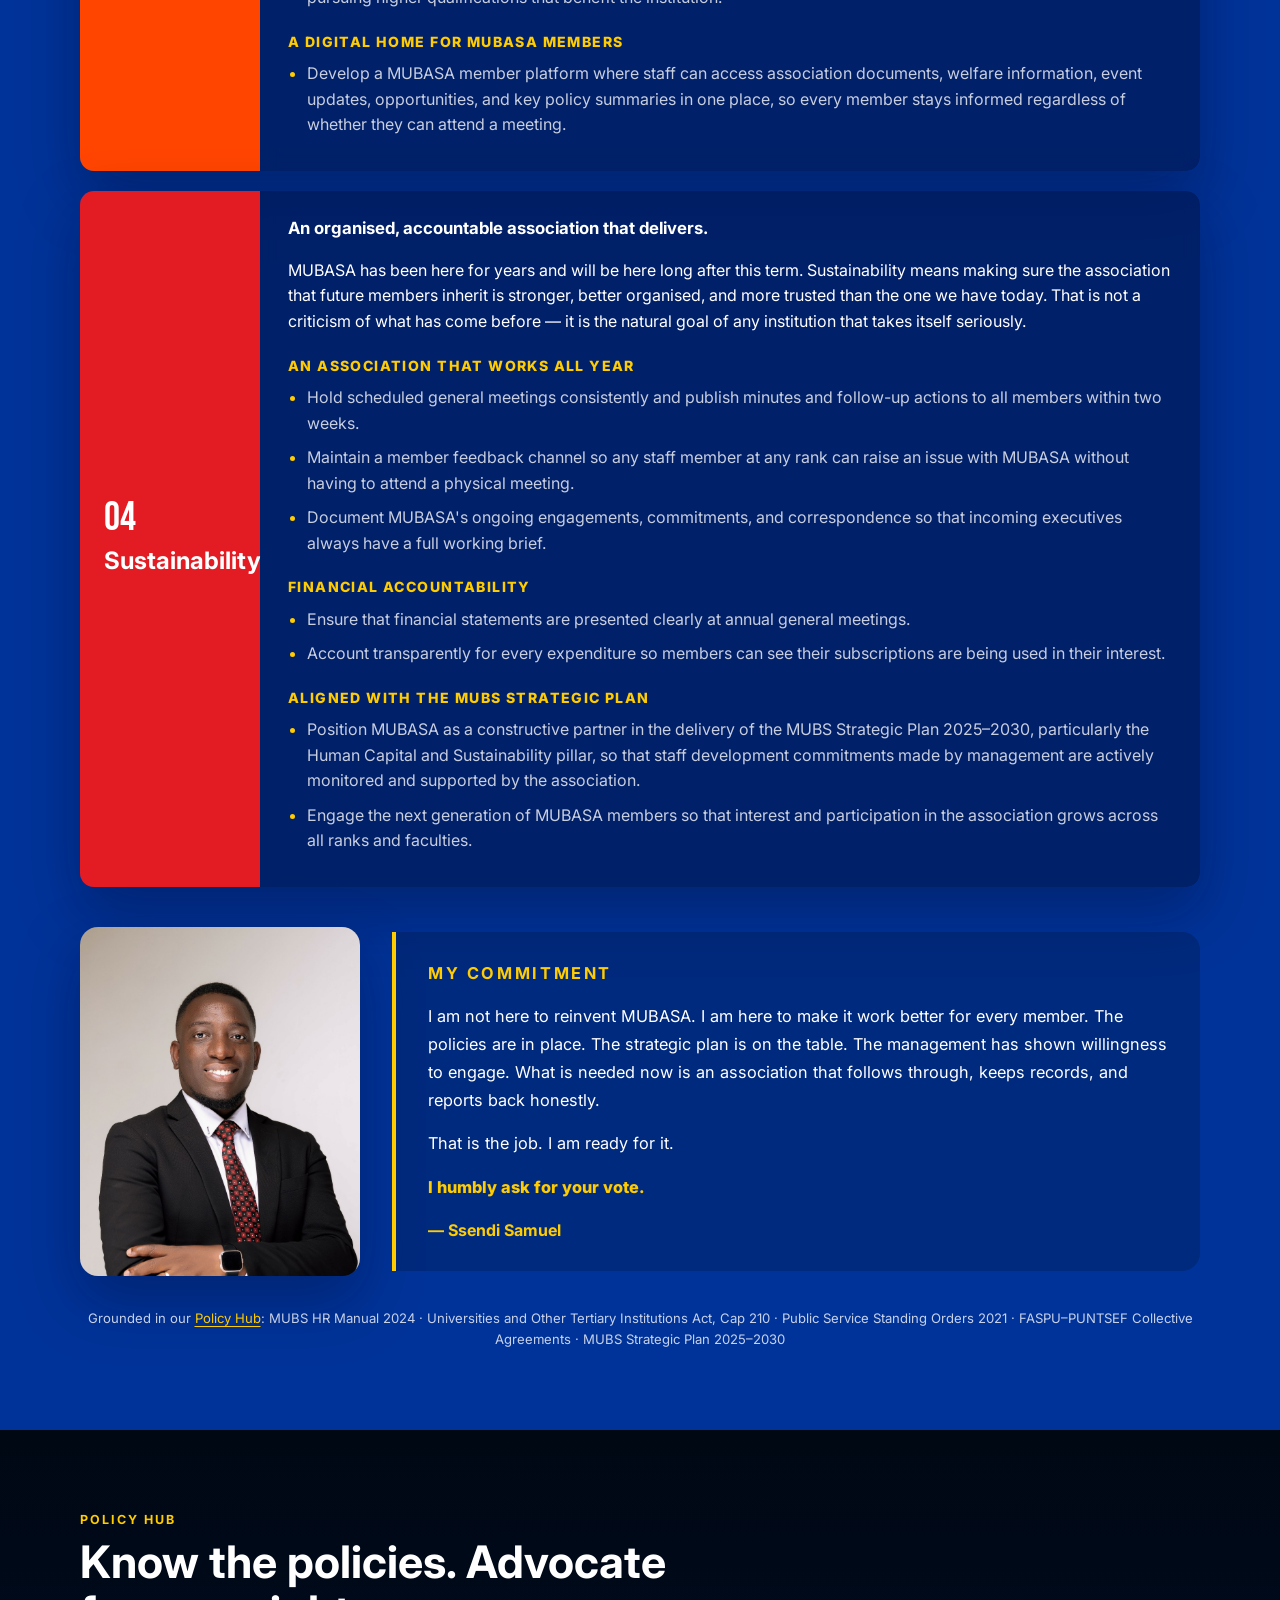
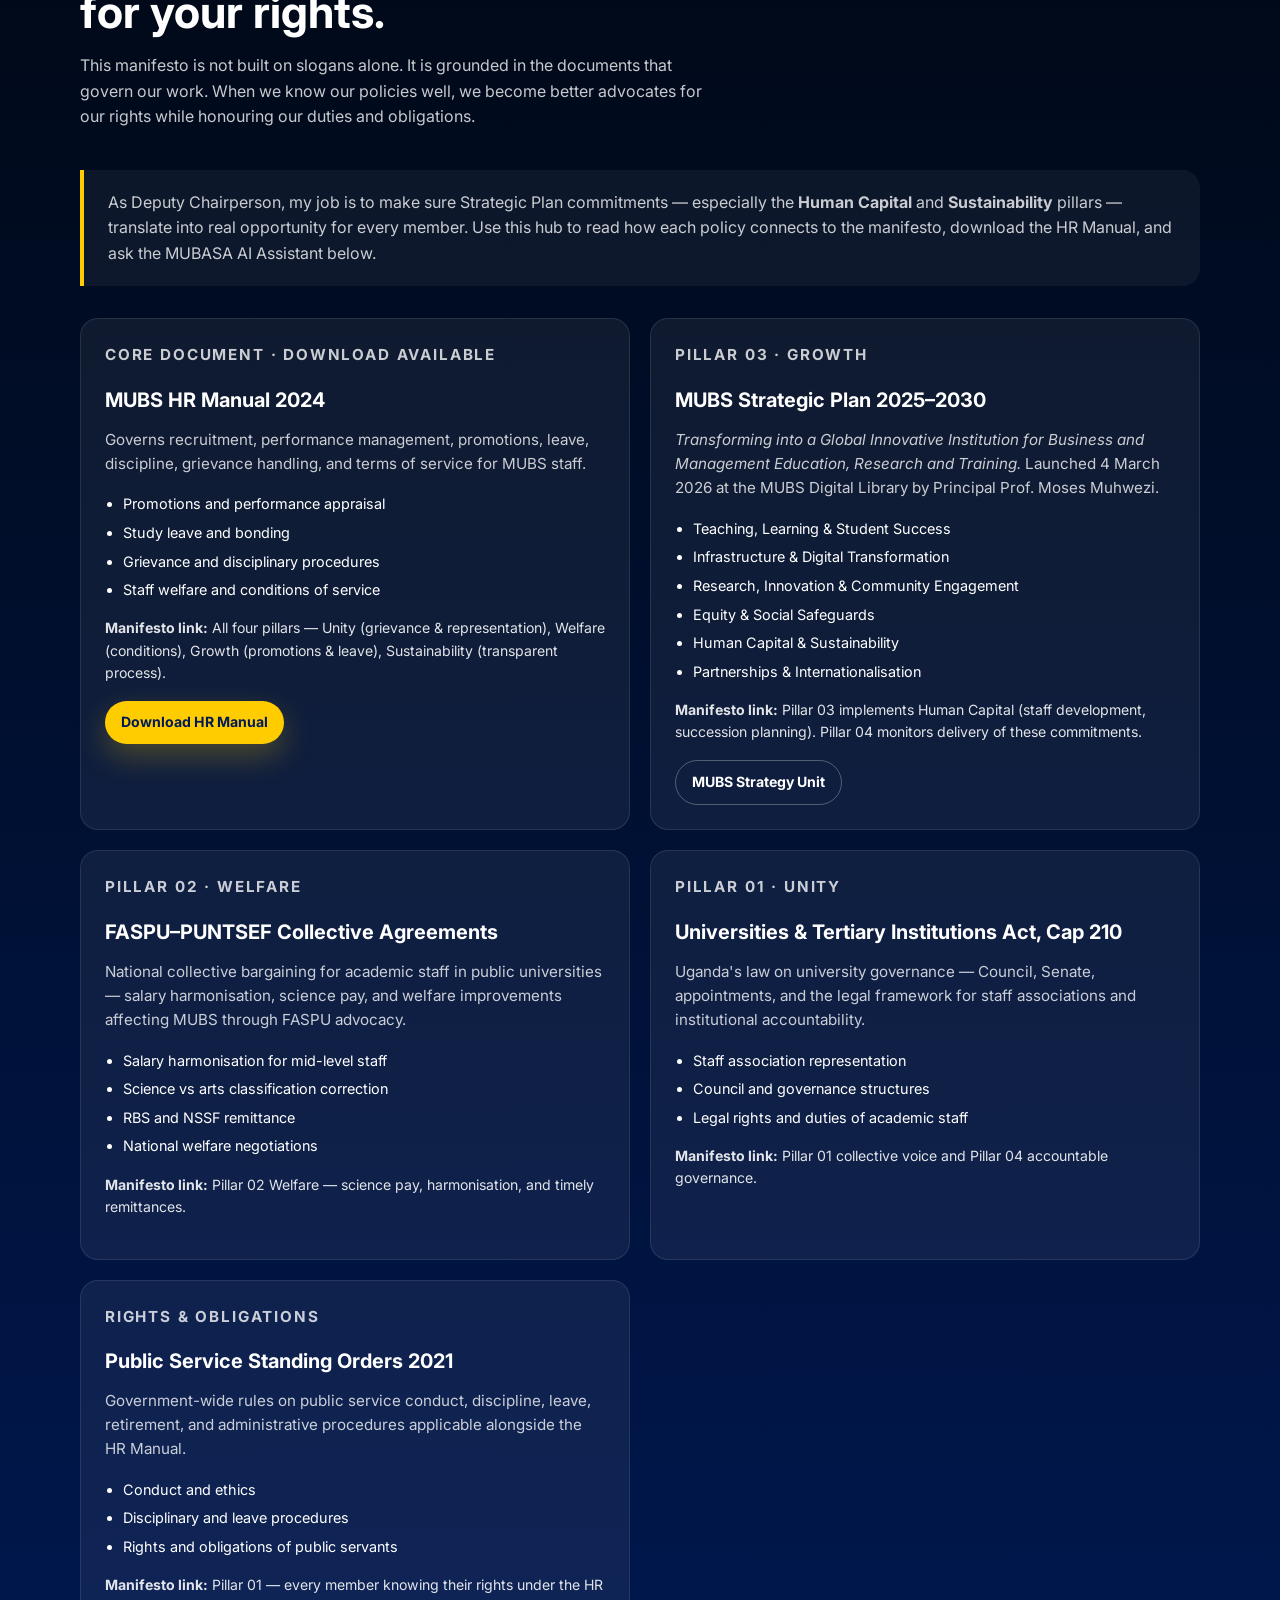
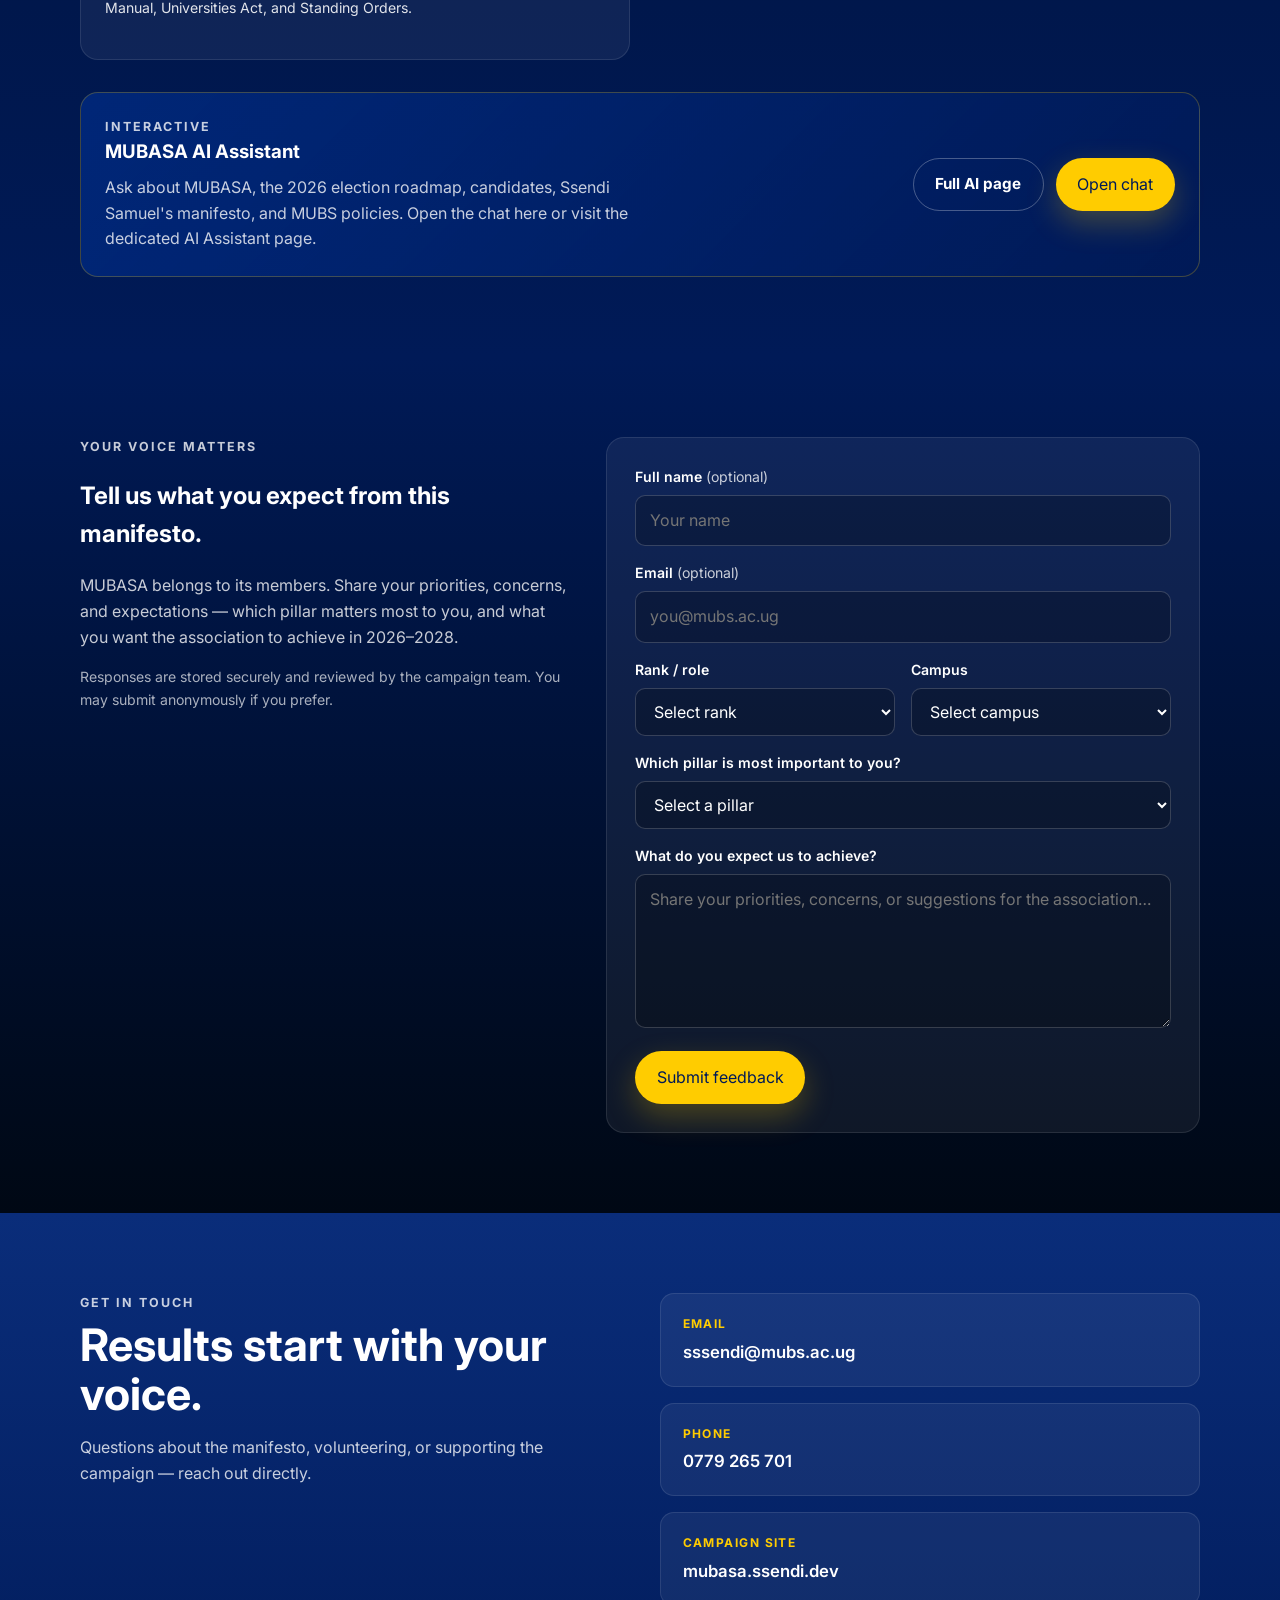
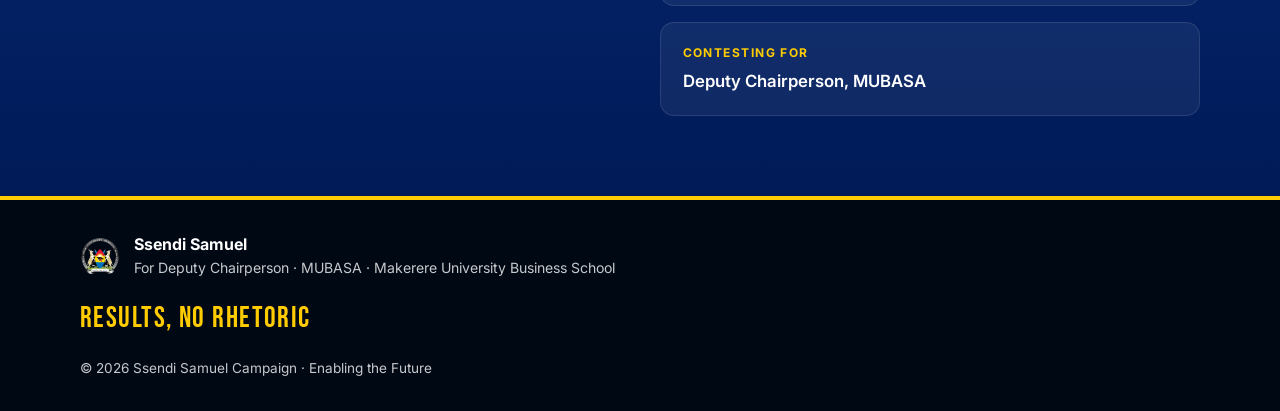
==== commit b0c985de: "Prioritize chat input on mobile and restore follow-up suggestions in scroll. Compact starter cards, " ====
--- a/index.html
+++ b/index.html
@@ -13,7 +13,7 @@
   <link rel="preconnect" href="https://fonts.gstatic.com" crossorigin>
   <link href="https://fonts.googleapis.com/css2?family=Bebas+Neue&family=Inter:wght@400;500;600;700;800&display=swap" rel="stylesheet">
   <link rel="icon" type="image/png" href="assets/images/mubs-logo.png">
-  <link rel="stylesheet" href="css/styles.css?v=20260621">
+  <link rel="stylesheet" href="css/styles.css?v=20260622">
 </head>
 <body>
   <a class="skip-link" href="#main">Skip to content</a>
@@ -514,7 +514,7 @@
     </div>
   </div>
 
-  <script src="js/main.js?v=20260621"></script>
-  <script src="js/policy-chat.js?v=20260621"></script>
+  <script src="js/main.js?v=20260622"></script>
+  <script src="js/policy-chat.js?v=20260622"></script>
 </body>
 </html>
--- a/css/styles.css
+++ b/css/styles.css
@@ -864,10 +864,10 @@
 
 .ai-chat-empty {
   display: flex;
-  align-items: center;
+  align-items: flex-start;
   justify-content: center;
-  min-height: 100%;
-  padding: 2rem 1.25rem 1rem;
+  min-height: auto;
+  padding: 1rem 1rem 0.5rem;
 }
 
 .ai-chat-empty-inner {
@@ -878,75 +878,74 @@
 .ai-chat-mark {
   display: flex;
   justify-content: center;
-  margin-bottom: 1.25rem;
+  margin-bottom: 0.65rem;
 }
 
 .ai-chat-mark img {
-  width: 56px;
-  height: 56px;
-  border-radius: 14px;
+  width: 44px;
+  height: 44px;
+  border-radius: 12px;
   box-shadow: 0 8px 24px rgba(0, 0, 0, 0.25);
 }
 
 .ai-chat-empty-title {
-  margin: 0 0 0.75rem;
-  font-size: clamp(1.75rem, 5vw, 2.35rem);
+  margin: 0 0 0.4rem;
+  font-size: clamp(1.35rem, 4vw, 2rem);
   font-weight: 700;
   letter-spacing: -0.02em;
   line-height: 1.2;
 }
 
 .ai-chat-empty-lead {
-  margin: 0 auto 1.75rem;
+  margin: 0 auto 0.85rem;
   max-width: 38rem;
   color: var(--text-muted);
-  font-size: 1rem;
-  line-height: 1.65;
+  font-size: 0.88rem;
+  line-height: 1.5;
 }
 
 .ai-capability-grid {
   display: grid;
   grid-template-columns: repeat(2, minmax(0, 1fr));
-  gap: 0.85rem;
-  margin-bottom: 1.5rem;
+  gap: 0.5rem;
+  margin-bottom: 0.65rem;
   text-align: left;
 }
 
 .ai-capability-card {
   display: flex;
   flex-direction: column;
-  gap: 0.35rem;
-  padding: 1rem 1.05rem;
+  gap: 0.15rem;
+  padding: 0.6rem 0.7rem;
   border: 1px solid rgba(255, 255, 255, 0.12);
-  border-radius: 14px;
+  border-radius: 12px;
   background: rgba(255, 255, 255, 0.04);
   color: var(--white);
   font: inherit;
   cursor: pointer;
-  transition: background 0.2s, border-color 0.2s, transform 0.15s;
+  transition: background 0.2s, border-color 0.2s;
   text-align: left;
 }
 
 .ai-capability-card:hover {
   background: rgba(255, 255, 255, 0.08);
   border-color: rgba(255, 204, 0, 0.35);
-  transform: translateY(-1px);
 }
 
 .ai-capability-icon {
-  font-size: 1.15rem;
+  font-size: 0.95rem;
   line-height: 1;
 }
 
 .ai-capability-label {
   font-weight: 700;
-  font-size: 0.95rem;
+  font-size: 0.8rem;
 }
 
 .ai-capability-desc {
-  font-size: 0.82rem;
-  color: var(--text-muted);
-  line-height: 1.45;
+  font-size: 0.68rem;
+  color: var(--text-muted);
+  line-height: 1.35;
 }
 
 .ai-chat-credit {
@@ -989,19 +988,51 @@
 }
 
 .ai-chat-suggestions {
+  display: flex;
+  flex-wrap: nowrap;
+  gap: 0.45rem;
+  overflow-x: auto;
+  overflow-y: hidden;
+  padding: 0.25rem 1rem 1rem;
+  max-width: 760px;
+  margin-inline: auto;
+  scrollbar-width: none;
+  -webkit-overflow-scrolling: touch;
+}
+
+.ai-chat-suggestions[hidden] {
   display: none !important;
 }
 
+.ai-chat-suggestions::-webkit-scrollbar {
+  display: none;
+}
+
+.ai-chat-followup-label {
+  flex: 0 0 100%;
+  margin: 0.35rem 0 0.15rem;
+  font-size: 0.72rem;
+  font-weight: 600;
+  letter-spacing: 0.04em;
+  text-transform: uppercase;
+  color: rgba(255, 255, 255, 0.5);
+}
+
 .ai-chat-chip {
+  flex: 0 0 auto;
+  max-width: min(88vw, 320px);
   border: 1px solid rgba(255, 255, 255, 0.14);
   background: rgba(255, 255, 255, 0.05);
   color: var(--white);
   border-radius: 999px;
   padding: 0.45rem 0.85rem;
   font: inherit;
-  font-size: 0.78rem;
+  font-size: 0.76rem;
+  line-height: 1.35;
   cursor: pointer;
   transition: background 0.2s, border-color 0.2s;
+  text-align: left;
+  white-space: normal;
 }
 
 .ai-chat-chip:hover {
@@ -1011,10 +1042,13 @@
 
 .ai-chat-composer {
   flex-shrink: 0;
-  padding: 0.65rem 1rem max(0.85rem, env(safe-area-inset-bottom));
+  position: relative;
+  z-index: 2;
+  padding: 0.55rem 1rem max(0.65rem, env(safe-area-inset-bottom));
   border-top: 1px solid rgba(255, 255, 255, 0.08);
-  background: rgba(11, 21, 56, 0.96);
-  backdrop-filter: blur(10px);
+  background: rgba(11, 21, 56, 0.98);
+  backdrop-filter: blur(12px);
+  box-shadow: 0 -8px 24px rgba(0, 0, 0, 0.25);
 }
 
 .ai-chat-composer-inner {
@@ -1494,12 +1528,26 @@
     flex: 1;
   }
 
+  .ai-chat-empty-lead {
+    display: none;
+  }
+
   .ai-capability-grid {
-    grid-template-columns: 1fr;
+    grid-template-columns: 1fr 1fr;
+    gap: 0.4rem;
   }
 
   .ai-chat-empty {
-    padding-top: 1.25rem;
+    padding: 0.65rem 0.85rem 0.25rem;
+  }
+
+  .ai-chat-empty-title {
+    font-size: 1.2rem;
+  }
+
+  .ai-chat-credit {
+    margin-top: 0.15rem;
+    font-size: 0.65rem;
   }
 
   .ai-chat-disclaimer {
@@ -1525,6 +1573,8 @@
     text-align: left;
     line-height: 1.35;
   }
+
+  .policy-chat-widget {
     right: 0;
     bottom: 0;
     left: 0;
